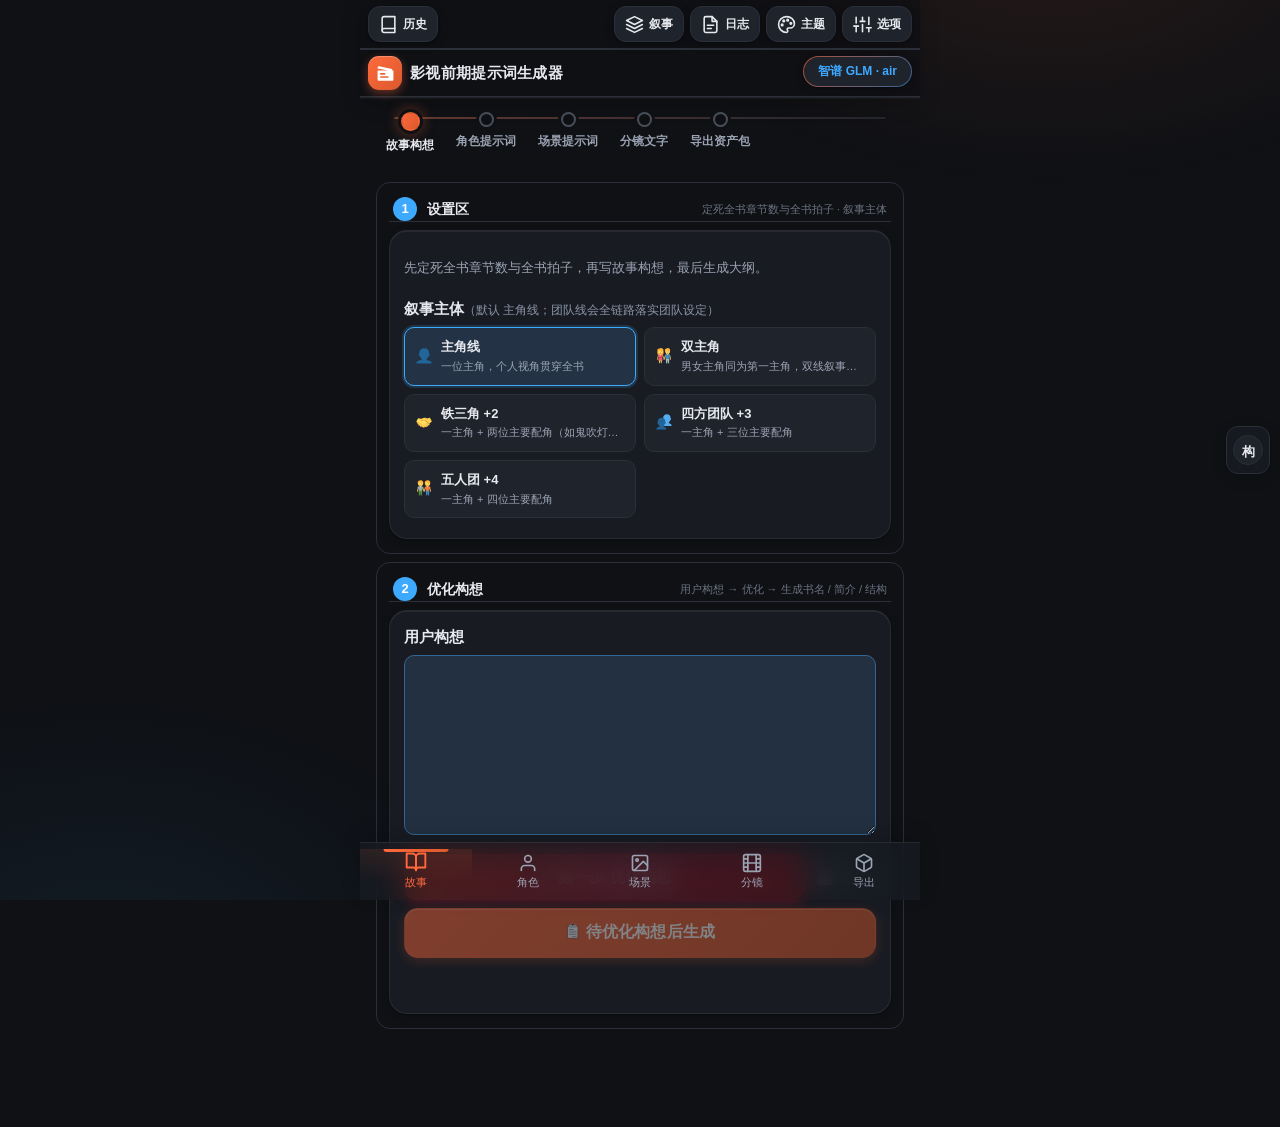
==== index.html @ b415e73c "Add files via upload" ====
<!DOCTYPE html>
<html lang="zh-CN">
<head>
<meta charset="UTF-8">
<meta name="viewport" content="width=device-width, initial-scale=1.0, maximum-scale=1.0, user-scalable=no">
<meta name="theme-color" content="#0f1115">
<meta name="theme-color" media="(prefers-color-scheme: light)" content="#f5f6f8">
<title>影视前期提示词生成器</title>
<meta name="app-version" content="1.0.283">
<link rel="icon" type="image/svg+xml" href="favicon.svg">
<link rel="stylesheet" href="assets/style.css?v=196">
<link rel="stylesheet" href="assets/vendor/nouislider/nouislider.min.css">
  <link rel="stylesheet" href="assets/vendor/tom-select/tom-select.css">
<link rel="stylesheet" href="assets/theme-light.css?v=4">
<link rel="stylesheet" href="assets/theme-mecha.css?v=8">
  <link rel="stylesheet" href="assets/theme-blackboard.css?v=4">
<link rel="stylesheet" href="assets/theme-cyber.css?v=7">
<link rel="stylesheet" href="assets/theme-guofeng.css?v=7">
<link rel="stylesheet" href="assets/theme-aurora.css?v=2">
<link rel="stylesheet" href="assets/theme-paper.css?v=4">
<link rel="stylesheet" href="assets/style-polish.css?v=2">
</head>
<body>
<div id="bg3d"></div>
<div id="app">
  <!-- 顶栏：两行布局（第一行功能入口 / 第二行品牌+模型信息） -->
  <header class="topbar">
    <div class="tb-row tb-row-1">
      <div class="tb-left">
        <button id="btnHist" class="icon-btn" title="历史作品"><svg width="19" height="19" viewBox="0 0 24 24" fill="none" stroke="currentColor" stroke-width="2" stroke-linecap="round" stroke-linejoin="round"><path d="M4 19.5A2.5 2.5 0 0 1 6.5 17H20"/><path d="M6.5 2H20v20H6.5A2.5 2.5 0 0 1 4 19.5v-15A2.5 2.5 0 0 1 6.5 2z"/></svg><span class="tb-lab">历史</span></button>
      </div>
      <div class="tb-right">
        <button id="btnNarrativeEngine" class="icon-btn" title="叙事引擎"><svg width="19" height="19" viewBox="0 0 24 24" fill="none" stroke="currentColor" stroke-width="2" stroke-linecap="round" stroke-linejoin="round"><path d="M12 2L2 7l10 5 10-5-10-5z"/><path d="M2 17l10 5 10-5"/><path d="M2 12l10 5 10-5"/></svg><span class="tb-lab">叙事</span></button>
        <button id="btnAiLog" class="icon-btn" title="AI 请求日志"><svg width="19" height="19" viewBox="0 0 24 24" fill="none" stroke="currentColor" stroke-width="2" stroke-linecap="round" stroke-linejoin="round"><path d="M14 2H6a2 2 0 0 0-2 2v16a2 2 0 0 0 2 2h12a2 2 0 0 0 2-2V8z"/><polyline points="14 2 14 8 20 8"/><line x1="8" y1="13" x2="16" y2="13"/><line x1="8" y1="17" x2="13" y2="17"/></svg><span class="tb-lab">日志</span></button>
        <button id="btnTheme" class="icon-btn" title="切换界面主题"><svg width="19" height="19" viewBox="0 0 24 24" fill="none" stroke="currentColor" stroke-width="2" stroke-linecap="round" stroke-linejoin="round"><circle cx="13.5" cy="6.5" r="1"/><circle cx="17.5" cy="10.5" r="1"/><circle cx="8.5" cy="7.5" r="1"/><circle cx="6.5" cy="12.5" r="1"/><path d="M12 2C6.5 2 2 6.5 2 12s4.5 10 10 10c.93 0 1.65-.75 1.65-1.69 0-.44-.18-.84-.44-1.13-.26-.29-.44-.66-.44-1.06A1.68 1.68 0 0 1 14.45 16.5h2.06A5.5 5.5 0 0 0 22 11c0-5-4.5-9-10-9z"/></svg><span class="tb-lab">主题</span></button>
        <button id="btnSettings" class="icon-btn" title="设置"><svg width="19" height="19" viewBox="0 0 24 24" fill="none" stroke="currentColor" stroke-width="2" stroke-linecap="round" stroke-linejoin="round"><line x1="4" y1="21" x2="4" y2="14"/><line x1="4" y1="10" x2="4" y2="3"/><line x1="12" y1="21" x2="12" y2="12"/><line x1="12" y1="8" x2="12" y2="3"/><line x1="20" y1="21" x2="20" y2="16"/><line x1="20" y1="12" x2="20" y2="3"/><line x1="1" y1="14" x2="7" y2="14"/><line x1="9" y1="8" x2="15" y2="8"/><line x1="17" y1="16" x2="23" y2="16"/></svg><span class="tb-lab">选项</span></button>
      </div>
    </div>
    <div class="tb-row tb-row-2">
      <div class="brand">
        <span class="logo"><svg width="19" height="19" viewBox="0 0 24 24" fill="currentColor"><path d="M20.2 6.2 3.9 2.9a1.5 1.5 0 0 0-1.7 1.1l-.3 1.6 16.5 3.2 1.8-.6a1.5 1.5 0 0 0 0-2zM2 8.2v11.3A1.5 1.5 0 0 0 3.5 21h17a1.5 1.5 0 0 0 1.5-1.5V8.2H2zm4 3.3h5a1 1 0 0 1 0 2H6a1 1 0 0 1 0-2zm0 4h9a1 1 0 0 1 0 2H6a1 1 0 0 1 0-2z"/></svg></span>
        <span class="title">影视前期提示词生成器</span>
      </div>
      <button id="cfgBadge" class="cfg-badge" title="当前模型：点击切换">AI · 未选</button>
    </div>
  </header>

  <!-- 历史作品弹层（点击 📚 展开；复用 spec-panel 样式保证跨主题一致） -->
  <div id="histPanel" class="spec-panel hidden">
    <div class="spec-head">
      <span>📚 历史作品</span>
      <span class="spec-actions">
        <button id="histNewLong" class="hist-new-btn" type="button">＋ 新建长篇</button>
        <button id="btnNewProject" class="hist-new-btn" type="button">＋ 新建小说</button>
      </span>
    </div>
    <!-- v10.17 第二行最左：导入项目（原「导入 .fyp」改名改色，移入此行） -->
    <div class="hist-import-row">
      <button id="btnImportFyp" class="hist-new-btn hist-import-btn" type="button">📥 导入项目</button>
      <input type="file" id="fypImportInput" accept=".fyp,application/json" style="display:none">
    </div>
    <div class="hist-list" id="histList"></div>
  </div>

  <!-- 主题弹层（点击 🎨 展开；复用 spec-panel 样式保证跨主题一致） -->
  <div id="themePanel" class="spec-panel hidden">
    <div class="spec-head">
      <span>🎨 界面主题</span>
      <span class="spec-note">实时切换，无需换页</span>
    </div>
    <div class="theme-btns" id="themeBtns">
      <button type="button" class="btn theme" data-theme="dark">🌙 默认深色</button>
      <button type="button" class="btn theme" data-theme="light">☀️ 白天</button>
      <button type="button" class="btn theme" data-theme="blackboard">🎮 3D 黑板</button>
      <button type="button" class="btn theme" data-theme="mecha">🦾 机甲科幻</button>
      <button type="button" class="btn theme" data-theme="cyber">🕹️ 赛博朋克</button>
      <button type="button" class="btn theme" data-theme="guofeng">🏮 古风国潮</button>
      <button type="button" class="btn theme" data-theme="aurora">🌌 暗夜极光</button>
      <button type="button" class="btn theme" data-theme="paper">📜 暖阳米纸</button>
    </div>
    <!-- v1.0.208 各任务温度已并入「分任务模型」面板（每行标题右侧温度框），设置弹窗仅保留全局温度 -->
    <p class="hint" style="margin:10px 2px 0">💡 每类 AI 任务各自的创作/严谨温度已随「🎯 分任务模型设置」逐行内嵌——在每个任务标题的最右侧温度框里（含词典达人 / 正文 / 规划师 / 标题 / 词库 / 梗概 / 摘要 / 内容建议 / 资产 / 配方），随分任务模型保存一并生效；此处设置弹窗仅保留全局温度。</p>
  </div>

  <!-- 写作风格配色弹层（点击 🎨 颜色展开；仿 themePanel 复用 spec-panel 样式） -->
  <div id="wsColorPanel" class="spec-panel hidden">
    <div class="spec-head">
      <span>🎨 写作风格配色</span>
      <span class="spec-note">① 标题 / ② 梗概 / ③ 章节 三组区块着色 · 实时切换</span>
    </div>
    <div id="wsColorBody"></div>
    <p class="hint">「默认」三组无色，仅文字区分。其余 11 套与「我的自定义」按 上·标题 / 中·梗概 / 下·章节 上色；每套右上方 ✕ 可删除、↩ 撤销上一步、↺ 恢复全部（仅内置配色）＋ 新建三色配色。</p>
  </div>

  <!-- 叙事引擎抽屉：汇总改良.md 全部中间件入口 -->
  <div id="narrativeEnginePanel" class="spec-panel hidden">
    <div class="spec-head">
      <span>🧠 叙事引擎</span>
      <span class="spec-note">AI 中间件状态总览</span>
    </div>
    <div id="nePanelBody" class="ne-panel-body"></div>
  </div>

  <!-- 步骤指示 -->
  <nav id="stepper" class="stepper"></nav>

  <!-- 机甲主题专用顶部胶囊导航 -->
  <nav id="mechaTopNav" class="mecha-top-nav">
    <button class="cap" data-step="1">故事构想</button>
    <button class="cap" data-step="2">角色提示词</button>
    <button class="cap" data-step="3">场景提示词</button>
    <button class="cap" data-step="4">分镜文字</button>
    <button class="cap" data-export>导出资产包</button>
  </nav>

  <!-- 主内容 -->
  <main id="view" class="view"></main>

  <!-- 底部导航 -->
  <nav class="tabbar">
    <button class="tab" data-step="1"><span><svg width="20" height="20" viewBox="0 0 24 24" fill="none" stroke="currentColor" stroke-width="2" stroke-linecap="round" stroke-linejoin="round"><path d="M2 3h6a4 4 0 0 1 4 4v14a3 3 0 0 0-3-3H2z"/><path d="M22 3h-6a4 4 0 0 0-4 4v14a3 3 0 0 1 3-3h7z"/></svg></span>故事</button>
    <button class="tab" data-step="2"><span><svg width="20" height="20" viewBox="0 0 24 24" fill="none" stroke="currentColor" stroke-width="2" stroke-linecap="round" stroke-linejoin="round"><path d="M20 21v-2a4 4 0 0 0-4-4H8a4 4 0 0 0-4 4v2"/><circle cx="12" cy="7" r="4"/></svg></span>角色</button>
    <button class="tab" data-step="3"><span><svg width="20" height="20" viewBox="0 0 24 24" fill="none" stroke="currentColor" stroke-width="2" stroke-linecap="round" stroke-linejoin="round"><rect x="3" y="3" width="18" height="18" rx="2"/><circle cx="8.5" cy="8.5" r="1.5"/><path d="m21 15-5-5L5 21"/></svg></span>场景</button>
    <button class="tab" data-step="4"><span><svg width="20" height="20" viewBox="0 0 24 24" fill="none" stroke="currentColor" stroke-width="2" stroke-linecap="round" stroke-linejoin="round"><rect x="2" y="2" width="20" height="20" rx="2.2"/><line x1="7" y1="2" x2="7" y2="22"/><line x1="17" y1="2" x2="17" y2="22"/><line x1="2" y1="12" x2="22" y2="12"/><line x1="2" y1="7" x2="7" y2="7"/><line x1="2" y1="17" x2="7" y2="17"/><line x1="17" y1="17" x2="22" y2="17"/><line x1="17" y1="7" x2="22" y2="7"/></svg></span>分镜</button>
    <button class="tab" data-step="5"><span><svg width="20" height="20" viewBox="0 0 24 24" fill="none" stroke="currentColor" stroke-width="2" stroke-linecap="round" stroke-linejoin="round"><path d="M21 8a2 2 0 0 0-1-1.73l-7-4a2 2 0 0 0-2 0l-7 4A2 2 0 0 0 3 8v8a2 2 0 0 0 1 1.73l7 4a2 2 0 0 0 2 0l7-4A2 2 0 0 0 21 16z"/><polyline points="3.3 7 12 12 20.7 7"/><line x1="12" y1="22" x2="12" y2="12"/></svg></span>导出</button>
  </nav>
</div>

<!-- 设置弹窗 -->
<div id="settingsModal" class="modal hidden">
  <div class="modal-mask" data-close></div>
  <div class="modal-panel">
    <div class="modal-head">
      <h3>AI 模型配置</h3>
      <button class="icon-btn" data-close>✕</button>
    </div>
    <div class="modal-body">
      <!-- 第一段：服务列表 -->
      <div class="set-block">
        <div class="set-block-head">
          <span>服务商 / 账号组</span>
          <button id="btnAddGroup" class="btn small ghost" type="button">＋ 新增组</button>
        </div>
        <div id="groupsList" class="groups-list"></div>
      </div>

      <!-- 第二段：组详情 -->
      <div id="groupDetail" class="set-block"></div>

      <!-- 第三段：当前生成使用（三级联动，来源唯一） -->
      <div class="set-block">
        <div class="set-block-head"><span>当前生成使用（仅向这一个 AI 发请求，绝不并发多个）</span></div>
        <label class="field">
          <span>服务组</span>
          <select id="c_selGroup"></select>
        </label>
        <label class="field">
          <span>账号（API Key）</span>
          <select id="c_selKey"></select>
        </label>
        <label class="field">
          <span>模型</span>
          <select id="c_selModel"></select>
        </label>
      </div>
      <p class="hint">API Key 仅存本机浏览器，不会上传任何第三方；生成时只使用上方所选的账号与模型，避免多个 AI 并发导致费用激增。</p>

      <!-- v227 使用不同AI：分任务模型入口（二级面板） -->
      <div class="set-block">
        <div class="set-block-head"><span>各任务使用不同模型</span></div>
        <p class="hint" style="margin:0 0 8px">默认全部跟随上方「当前生成使用」；可进入二级面板为正文/大纲/词典提取等任务单独指定模型（如轻维护任务用 flash 省钱）。仍是单出口串行请求，绝不并发烧钱。</p>
        <button id="btnTaskModels" class="btn ghost" type="button">🎯 分任务模型设置 · <span id="tmBadge">全部跟随全局</span> →</button>
      </div>

      <!-- v1.0.205 分任务温度（由主题面板并入设置弹窗；id 不变，echoTemps/saveTemps 零改动） -->
      <div class="set-block">
        <div class="set-block-head"><span>🌡️ 全局温度（未单独设置的任务用它）</span></div>
        <label class="field"><span>全局（未细分任务，建议 0.7）</span>
          <input id="cfgTemp" type="number" step="0.1" min="0" max="1" placeholder="0.7"></label>
        <p class="hint">各任务专属温度已并入「🎯 分任务模型设置」面板中每行标题右侧的温度框，随分任务模型一并保存（含词典达人 / 正文 / 规划师 / 标题 / 词库 / 梗概 / 摘要 / 内容建议 / 资产 / 配方等）。此处全局温度仅作用于未单独设置温度的任务。</p>
      </div>

      <div class="modal-actions">
        <button id="btnCfgTest" class="btn ghost">测试连接</button>
        <button id="btnCfgSave" class="btn primary">保存</button>
      </div>
      <p id="cfgStatus" class="status"></p>
    </div>
  </div>
</div>

<!-- v227 使用不同AI：分任务模型二级面板（行内容由 JS 渲染） -->
<div id="taskModelModal" class="modal hidden">
  <div class="modal-mask" data-tm-close></div>
  <div class="modal-panel">
    <div class="modal-head">
      <h3>🎯 分任务模型</h3>
      <button class="icon-btn" data-tm-close>✕</button>
    </div>
    <div class="modal-body" id="tmBody"></div>
    <div class="modal-actions">
      <button id="btnTmReset" class="btn ghost hidden" type="button">全部恢复跟随全局</button>
      <button id="btnTmSave" class="btn primary" type="button">保存</button>
    </div>
    <p id="tmStatus" class="status"></p>
  </div>
</div>

<!-- 叙事引擎通用弹窗：由各中间件面板复用 -->
<div id="neModal" class="modal hidden">
  <div class="modal-mask" data-ne-close></div>
  <div class="modal-panel">
    <div class="modal-head">
      <h3 id="neModalTitle">叙事引擎</h3>
      <button class="icon-btn" data-ne-close>✕</button>
    </div>
    <div class="modal-body" id="neModalBody"></div>
    <div class="modal-actions hidden" id="neModalActions"></div>
  </div>
</div>

<!-- 轻提示 -->
<div id="toast" class="toast hidden"></div>

<!-- 启动加载遮罩（首次 await 读取 IndexedDB，毫秒级后自动隐藏） -->
<div id="bootLoading" class="boot-loading hidden"><div class="boot-loading-inner">加载中…</div></div>

<!-- 沉浸式章节阅读浮层：点侧边空白 / ✕ / ESC 退出 -->
<div id="readerOverlay" class="reader hidden">
  <div class="reader-backdrop" data-reader-close></div>
  <div class="reader-panel">
    <div class="reader-head">
      <div class="reader-title" id="readerTitle"></div>
      <div class="reader-actions">
        <button class="icon-btn reader-toc-btn" id="readerTocBtn" title="章节目录">☰</button>
        <button class="icon-btn reader-close" data-reader-close title="退出阅读">✕</button>
      </div>
    </div>
    <div class="reader-progress" id="readerProgress"><div class="rp-track"></div><i id="readerProgressFill"></i><span class="rp-tip" id="readerPctTip">第 <b>0%</b> · 全文 <b>0</b> 段</span></div>
    <div class="reader-body" id="readerBody"></div>
    <!-- 底部中央「概」按钮：v1.0.115 点击显示规划师「主线简述」 -->
    <button class="reader-syn-btn" id="readerSynBtn" type="button" title="主线简述" aria-label="主线简述">概</button>
    <!-- 本章梗概浮层：正方形，宽度=阅读界面一半（fixed8） -->
    <div class="reader-syn-pop hidden" id="readerSynPop">
      <div class="reader-syn-card" id="readerSynCard"></div>
    </div>
    <!-- 章节目录抽屉：100+ 章快速跳转 -->
    <div class="reader-toc hidden" id="readerToc">
      <div class="toc-head">
        <span>目录（<b id="tocCount"></b> 章）</span>
        <button class="icon-btn" id="tocClose" title="收起">✕</button>
      </div>
      <div class="toc-list" id="tocList"></div>
    </div>
  </div>
</div>

<script src="assets/vendor/nouislider/nouislider.min.js"></script>
  <script src="assets/vendor/tom-select/tom-select.complete.min.js"></script>
<script src="assets/vendor/jszip.min.js"></script>
<script src="assets/idb.js?v=5"></script>
  <script src="assets/app.js?v=337"></script>
  </body>
</html>
---- assets/style.css ----
:root{
  --bg:#0f1115; --panel:#181b22; --panel2:#1f232c; --line:#2a2f3a;
  --txt:#e7e9ee; --sub:#9aa3b2; --muted:#6b7280;
  --accent:#ff6a3d; --accent2:#3da9ff; --ok:#37c98b; --warn:#f5b942; --on-accent:#fff;
  --radius:14px;
}
.hidden{display:none!important}
*{box-sizing:border-box;-webkit-tap-highlight-color:transparent}
/* v1.0.267 抑制移动端/WebView 中文强制放大字号，避免窄屏正文换行变密（微信内置浏览器核心成因） */
html{-webkit-text-size-adjust:100%;-ms-text-size-adjust:100%;text-size-adjust:100%}
html,body{margin:0;padding:0}
body{
  background:var(--bg);color:var(--txt);
  font-family:-apple-system,BlinkMacSystemFont,"PingFang SC","Microsoft YaHei",sans-serif;
  font-size:15px;line-height:1.6;
  padding-bottom:env(safe-area-inset-bottom);
}
#app{max-width:560px;margin:0 auto;min-height:100vh;display:flex;flex-direction:column}

/* 顶栏：两行布局（第一行功能入口 / 第二行品牌+模型信息） */
.topbar{display:flex;flex-direction:column;position:sticky;top:0;background:var(--bg);z-index:20;border-bottom:1px solid var(--line)}
.tb-row{display:flex;align-items:center;justify-content:space-between;gap:8px;min-width:0}
.tb-row-1{padding:10px 12px 6px}
.tb-row-2{padding:4px 16px 12px;border-top:1px solid var(--line)}
.tb-left,.tb-right{display:flex;gap:6px;align-items:center;min-width:0}
.tb-left{flex:0 0 auto}
.tb-right{flex:0 0 auto}
.brand{display:flex;align-items:center;gap:8px;min-width:0;flex:1 1 auto}
.brand .logo{font-size:20px;flex:0 0 auto}
.brand .title{font-weight:700;font-size:15px;white-space:nowrap;overflow:hidden;text-overflow:ellipsis;min-width:0}
.icon-btn{background:transparent;border:none;color:var(--sub);font-size:20px;padding:4px 8px;border-radius:10px}
.icon-btn:active{background:var(--panel2)}

/* 步骤指示 */
.stepper{display:flex;gap:6px;padding:10px 16px;overflow-x:auto;scrollbar-width:none}
.stepper::-webkit-scrollbar{display:none}
.chip{flex:0 0 auto;font-size:12px;padding:4px 10px;border-radius:20px;background:var(--panel2);color:var(--sub);border:1px solid var(--line)}
.chip.active{background:var(--accent);color:#fff;border-color:var(--accent)}
.chip.done{color:var(--ok);border-color:var(--ok)}

/* 内容区 */
.view{flex:1;padding:16px;padding-bottom:90px}
.card{background:var(--panel);border:1px solid var(--line);border-radius:var(--radius);padding:clamp(10px,3.5vw,14px);margin-bottom:14px}
.card h3{margin:0 0 8px;font-size:15px}
.muted{color:var(--muted);font-size:12px}
.sub{color:var(--sub);font-size:13px}

textarea,input,select{width:100%;background:var(--panel2);border:1px solid var(--line);color:var(--txt);border-radius:10px;padding:10px;font-size:14px;font-family:inherit;resize:vertical}
textarea{min-height:90px;line-height:1.6}
.idea-row{position:relative;margin-bottom:12px}
.idea-row textarea{min-height:180px;background:color-mix(in srgb, var(--accent2) 10%, var(--panel2));border-color:color-mix(in srgb, var(--accent2) 45%, var(--line));transition:border-color .15s, box-shadow .15s}
.idea-row textarea:focus{border-color:var(--accent2);box-shadow:0 0 0 3px color-mix(in srgb, var(--accent2) 18%, transparent)}
/* v1.0.186 叙事主体·团队选择器 */
.team-pick{display:grid;grid-template-columns:repeat(auto-fill,minmax(200px,1fr));gap:8px;margin-bottom:6px}
.team-pick .team-item{position:relative;display:flex;align-items:center;gap:9px;padding:9px 11px;border:1px solid var(--line);border-radius:10px;background:var(--panel2);cursor:pointer;transition:border-color .15s, background .15s;user-select:none}
.team-pick .team-item:hover{border-color:color-mix(in srgb, var(--accent2) 55%, var(--line))}
.team-pick .team-item.sel{border-color:var(--accent2);background:color-mix(in srgb, var(--accent2) 12%, var(--panel2));box-shadow:0 0 0 2px color-mix(in srgb, var(--accent2) 18%, transparent)}
.team-pick .team-ic{font-size:16px;flex:0 0 auto}
.team-pick .team-txt{display:flex;flex-direction:column;min-width:0}
.team-pick .team-txt b{font-size:13px;color:var(--tx, var(--text, inherit))}
.team-pick .team-txt i{font-style:normal;font-size:11px;color:var(--sub, var(--muted, #8b95a7));white-space:nowrap;overflow:hidden;text-overflow:ellipsis}
select{appearance:none;-webkit-appearance:none;background-image:url("data:image/svg+xml,%3Csvg xmlns='http://www.w3.org/2000/svg' width='12' height='12' viewBox='0 0 12 12'%3E%3Cpath fill='%239aa3b2' d='M6 8L1 3h10z'/%3E%3C/svg%3E");background-repeat:no-repeat;background-position:right 12px center;padding-right:34px}
textarea:focus,input:focus,select:focus{outline:none;border-color:var(--accent2)}
label.field{display:block;margin-bottom:12px}
label.field>span{display:block;font-size:12px;color:var(--sub);margin-bottom:6px}

.btn{display:inline-flex;align-items:center;justify-content:center;gap:6px;background:var(--panel2);color:var(--txt);border:1px solid var(--line);border-radius:10px;padding:10px 14px;font-size:14px;font-weight:600;cursor:pointer}
.btn:active{transform:scale(.98)}
.btn.primary{background:var(--accent);border-color:var(--accent);color:#fff}
.btn.blue{background:var(--accent2);border-color:var(--accent2);color:#fff}
.btn.ghost{background:transparent}
.btn.block{width:100%}
.btn:disabled{opacity:.5;cursor:not-allowed}
/* v10.35 ghost 生成按钮运行态：橙色实底，语义统一「正在生成」，覆盖原灰淡 */
.btn.ghost.is-busy{
  color:#fff;
  background:linear-gradient(135deg,#f59e0b 0%,#d97706 100%);
  border-color:transparent;
  opacity:1;
  box-shadow:0 2px 8px rgba(245,158,11,.3);
}
.btn.ghost.is-busy:hover{background:linear-gradient(135deg,#fbbf24 0%,#f59e0b 100%);opacity:1}
.btn.ghost.is-busy .spinner{border-color:rgba(255,255,255,.4);border-top-color:#fff}
/* v10.48 生成章节内容 · 跨主题统一（固定色，不随主题变量漂移；#app 抬特异度抗主题覆写）
   重生成=蓝渐变常态/金黄渐变生成中 · 阅读=金黄渐变 */
#app .btn.ghost[data-regen]{background:linear-gradient(135deg,#4db8ff 0%,#2a7fe3 100%);border:1px solid transparent;color:#fff;font-weight:600;box-shadow:0 1px 6px rgba(45,130,230,.35);filter:saturate(.5)}
#app .btn.ghost[data-regen]:hover:not(:disabled):not(.is-busy){background:linear-gradient(135deg,#69c6ff 0%,#3a93e8 100%);color:#fff;filter:saturate(.5)}
#app .btn.ghost[data-regen].is-busy{background:linear-gradient(135deg,#f59e0b 0%,#d97706 100%);border-color:transparent;color:#fff;font-weight:600;opacity:1;box-shadow:0 1px 6px rgba(245,158,11,.4);filter:saturate(.5)}
#app .btn.ghost[data-regen].is-busy .spinner{border-color:rgba(255,255,255,.45);border-top-color:#fff}
#app .btn.ghost[data-read]{background:linear-gradient(135deg,#f59e0b 0%,#d97706 100%);border:1px solid transparent;color:#fff;font-weight:600;box-shadow:0 1px 6px rgba(245,158,11,.4);filter:saturate(.5)}
#app .btn.ghost[data-read]:hover{background:linear-gradient(135deg,#fbbf24 0%,#f59e0b 100%);color:#fff;filter:saturate(.5)}
.btn-row{display:flex;gap:8px;flex-wrap:wrap;margin-top:8px}
/* v1.0.205 阶段5.5 ① 优化构想「第一步」强调按钮：未生成方案时红色渐变、拉长醒目 */
#app .btn.first{flex:1;padding:12px 16px;font-size:15px;line-height:1.3;font-weight:700;letter-spacing:.5px;background:linear-gradient(135deg,#E3371E 0%,#C8102E 52%,#A90612 100%);border:1px solid transparent;color:#fff;box-shadow:0 2px 12px rgba(200,16,46,.38)}
#app .btn.first:hover:not(:disabled):not(.is-busy){background:linear-gradient(135deg,#F45B3A 0%,#D81B31 52%,#C0121F 100%);color:#fff}
#app .btn.first.is-busy{background:linear-gradient(135deg,#f59e0b 0%,#d97706 100%);border-color:transparent;color:#fff;font-weight:700;opacity:1;box-shadow:0 1px 6px rgba(245,158,11,.4)}
#app .btn.first.is-busy .spinner{border-color:rgba(255,255,255,.45);border-top-color:#fff}
/* v1.0.206 ③词典达人按钮：未点击=金黄渐变；生成中(busy)=粉红渐变 */
#app .btn.dm-btn, #app .btn.dm-btn-on{background:linear-gradient(135deg,#FFD23F 0%,#F0A500 55%,#E89000 100%);border:1px solid transparent;color:#fff;font-weight:600;box-shadow:0 1px 8px rgba(240,165,0,.35)}
#app .btn.dm-btn:hover:not(:disabled):not(.is-busy), #app .btn.dm-btn-on:hover:not(:disabled):not(.is-busy){background:linear-gradient(135deg,#FFE066 0%,#F6B326 55%,#F09E14 100%);color:#fff}
#app .btn.dm-btn.is-busy, #app .btn.dm-btn-on.is-busy{background:linear-gradient(135deg,#FFB6C8 0%,#F96AA2 55%,#EF4F94 100%);border:1px solid transparent;color:#fff;font-weight:600;opacity:1;box-shadow:0 1px 8px rgba(239,100,170,.4)}
#app .btn.dm-btn.is-busy .spinner, #app .btn.dm-btn-on.is-busy .spinner{border-color:rgba(255,255,255,.45);border-top-color:#fff}
/* v1.0.206 词典达人关联表折叠块：人物关系表/地名关联表/专名关联表，默认折叠 */
#app .dm-fold{border-bottom:1px solid var(--line, rgba(120,120,120,.18))}
#app .dm-fold summary{cursor:pointer;list-style:none;padding:10px 2px;font-weight:600;color:var(--head, inherit);position:relative;padding-right:24px}
#app .dm-fold summary::-webkit-details-marker{display:none}
#app .dm-fold summary::after{content:'▸';position:absolute;right:2px;top:50%;transform:translateY(-52%);transition:transform .15s}
#app .dm-fold[open] summary::after{transform:translateY(-52%) rotate(90deg)}
#app .dm-rel-table{padding:2px 2px 12px}
#app .dm-tables{border-top:1px solid var(--line, rgba(120,120,120,.18))}
/* v1.0.28x 词典充实器卡片：整卡折叠 + 内部三档人物（主要/次要/路人）各自可折叠 */
#app .de-card .de-head{cursor:pointer;user-select:none}
#app .de-card .de-carrow{display:inline-block;width:16px;color:var(--muted);font-size:12px;margin-right:2px;transition:transform .15s}
#app .de-card .de-cat-body{padding:2px 2px 8px}
#app .de-card .de-cat .so-line{display:flex;align-items:flex-start;gap:8px;padding:3px 0}
#app .de-card .de-cat .so-line .so-lb{flex:0 0 auto;min-width:74px;padding:3px 10px;border-radius:8px;border:none;background:radial-gradient(130% 115% at 18% 12%, hsla(var(--h,220) 90% 80% / .6), transparent 55%),linear-gradient(135deg, hsl(var(--h,220) 74% 48%), hsl(var(--h,220) 68% 36%) 55%, hsl(var(--h,220) 82% 26%));color:#fff;font-weight:700;font-size:12px;line-height:1.3;white-space:nowrap;text-align:center;box-shadow:0 2px 5px rgba(0,0,0,.22), inset 0 1px 1px rgba(255,255,255,.28)}
#app .de-card .de-cat .so-line .so-txt{flex:1;min-width:0;word-break:break-word}
#app .de-card .de-cat .so-line.so-plain{color:var(--txt);line-height:1.6}

#app .btn.de-btn{padding-left:22px;padding-right:22px;background:linear-gradient(135deg,#60a5fa 0%,#3b82f6 55%,#2563eb 100%);border:1px solid transparent;color:#fff;font-weight:600;box-shadow:0 1px 8px rgba(59,130,246,.32)}
#app .btn.de-btn:hover:not(:disabled):not(.is-busy){background:linear-gradient(135deg,#93c5fd 0%,#60a5fa 55%,#3b82f6 100%);color:#fff}
#app .btn.de-btn.de-busy{background:linear-gradient(135deg,#a78bfa 0%,#8b5cf6 55%,#7c3aed 100%);opacity:1;box-shadow:0 1px 8px rgba(124,58,237,.45)}
#app .btn.de-btn-done{padding-left:22px;padding-right:22px;background:linear-gradient(135deg,#67e8f9 0%,#22d3ee 55%,#06b6d4 100%);border:1px solid transparent;color:#fff;font-weight:600;box-shadow:0 1px 8px rgba(6,182,212,.35)}
#app .btn.de-btn-done:hover:not(:disabled):not(.is-busy){background:linear-gradient(135deg,#a5f3fc 0%,#67e8f9 55%,#22d3ee 100%);color:#fff}
#app .btn.de-btn.de-busy .spinner, #app .btn.de-btn-done .spinner, #app .btn.de-btn .spinner{border-color:rgba(255,255,255,.45);border-top-color:#fff}
#app .de-card .de-chip{display:inline-block;flex:0 0 auto;padding:2px 10px;border-radius:20px;font-size:12px;font-weight:700;color:#fff;white-space:nowrap;background:radial-gradient(130% 115% at 18% 12%, hsla(var(--h,250) 90% 82% / .6), transparent 55%),linear-gradient(135deg, hsl(var(--h,250) 74% 50%), hsl(var(--h,250) 70% 40%) 55%, hsl(var(--h,250) 82% 30%));box-shadow:0 1px 3px rgba(0,0,0,.18)}
#app .de-card .dm-tables .dm-rel{display:flex;align-items:center;gap:8px;flex-wrap:wrap;padding:3px 0}
/* v1.0.282：词典充实三档人物两种布局——主要/次要：名字在上、描述下一行；路人：名字+描述同一行（超长省略） */
#app .de-card .dm-tables .dm-rel-col{flex-direction:column;align-items:flex-start;gap:2px;padding:4px 0}
#app .de-card .dm-tables .dm-rel-col .dm-rel-txt{width:100%;line-height:1.65;font-size:12px;word-break:break-word}
#app .de-card .dm-tables .dm-rel-row{flex-wrap:nowrap}
#app .de-card .dm-tables .dm-rel-row .dm-rel-txt{flex:1 1 auto;min-width:0;overflow:hidden;text-overflow:ellipsis;white-space:nowrap;font-size:12px}
#app .dm-head-single{white-space:nowrap;overflow:hidden;text-overflow:ellipsis}
#app .dm-head-single .muted{font-size:12px;font-weight:400;font-style:normal}
/* v1.0.210 词典达人新增「世界观规则」条目样式：类别加粗、规则正文换行 */
#app .dm-wr{display:flex;flex-direction:column;gap:2px;padding:6px 8px;border-radius:8px;background:var(--panel2, rgba(120,120,120,.08));margin-bottom:6px}
#app .dm-wr b{font-size:12px;color:var(--head, inherit)}
#app .dm-wr div{font-size:12.5px;line-height:1.6;color:var(--txt, inherit);white-space:pre-wrap;word-break:break-word}
/* v10.48 导出界面「阅读」：与章内阅读统一为 135° 金黄渐变（白字、无描边、右推保留） */
#lnExportReader{margin-left:auto;background:linear-gradient(135deg,#f59e0b 0%,#d97706 100%);border:1px solid transparent;color:#fff;font-weight:600;box-shadow:0 1px 6px rgba(245,158,11,.4)}
#lnExportReader:hover{background:linear-gradient(135deg,#fbbf24 0%,#f59e0b 100%);color:#fff;transform:translateY(-1px)}

.pill{display:inline-block;font-size:12px;padding:2px 9px;border-radius:20px;background:var(--panel2);border:1px solid var(--line);color:var(--sub);margin:2px 4px 2px 0}
.tag-ok{color:var(--ok);border-color:var(--ok)}
.tag-warn{color:var(--warn);border-color:var(--warn)}
.tag-env{color:var(--ok);border-color:var(--ok);background:color-mix(in srgb, var(--ok) 12%, transparent)}

/* 复制按钮 */
.copy{font-size:12px;padding:5px 10px;border-radius:8px;background:var(--panel2);border:1px solid var(--line);color:var(--accent2);cursor:pointer}
.copy:active{transform:scale(.97)}

/* 角色/场景/分镜子卡 */
.subcard{background:var(--panel2);border:1px solid var(--line);border-radius:10px;padding:10px;margin-top:8px}
.subcard .lbl{font-size:12px;color:var(--accent);font-weight:700;margin-bottom:4px;display:flex;justify-content:space-between;align-items:center}
.prompt-text{font-size:13px;color:var(--txt);white-space:pre-wrap;word-break:break-word}
.kv{display:flex;gap:8px;font-size:13px;padding:3px 0;border-bottom:1px dashed var(--line)}
.kv:last-child{border-bottom:none}
.kv .k{color:var(--sub);flex:0 0 84px}
.kv .v{color:var(--txt);flex:1}
/* P1-3 角色/场景/分镜卡内编辑控件 */
.char-edit{width:100%;min-width:0;padding:4px 8px;font-size:13px;border:1px solid var(--line);border-radius:8px;background:var(--panel);color:var(--text);font-family:inherit}
.kv .char-edit{flex:1}
.char-edit:focus,.shot-edit:focus,.scene-edit-name:focus,.scene-edit-role:focus,.scene-edit-desc:focus,.scene-edit-prompt:focus,.cover-edit:focus{border-color:var(--accent2);outline:none}
.shot-edit{width:100%;min-width:0;padding:4px 8px;font-size:13px;border:1px solid var(--line);border-radius:8px;background:var(--panel);color:var(--text);font-family:inherit}
.prompt-text .shot-edit{margin-top:2px}
.scene-edit-name,.scene-edit-role,.scene-edit-desc,.scene-edit-prompt,.cover-edit{padding:4px 8px;font-size:13px;border:1px solid var(--line);border-radius:8px;background:var(--panel);color:var(--text);font-family:inherit}
.scene-edit-desc,.scene-edit-prompt,.cover-edit{width:100%}
/* 对比结果弹窗（复用 .qc-pair/.qc-side/.qc-pre） */
.qc-pair{display:grid;grid-template-columns:1fr 1fr;gap:8px}
@media(max-width:560px){ .qc-pair{grid-template-columns:1fr} }
.qc-side{border:1px solid var(--line);border-radius:8px;overflow:hidden}
.qc-side-t{font-size:11px;font-weight:700;color:var(--sub);padding:5px 8px;background:color-mix(in srgb,var(--panel2) 70%, transparent);border-bottom:1px solid var(--line)}
.qc-pre{font-size:12px;line-height:1.6;padding:8px;max-height:180px;overflow-y:auto;white-space:pre-wrap;word-break:break-word;color:var(--text)}
.qc-pre.qc-fixed{color:var(--ok)}
/* P2-1 AI 请求日志弹窗 */
.ailog-row{border:1px solid var(--line);border-radius:10px;margin-bottom:8px;overflow:hidden;background:var(--panel2)}
.ailog-head{display:flex;align-items:center;gap:8px;padding:8px 10px;flex-wrap:wrap}
.ailog-time{font-size:11px;color:var(--muted);font-variant-numeric:tabular-nums;flex:0 0 auto}
.ailog-task{font-size:12.5px;font-weight:600;flex:1;min-width:120px;overflow:hidden;text-overflow:ellipsis;white-space:nowrap}
.ailog-meta{font-size:11.5px;color:var(--sub);flex:0 0 auto}
.ailog-meta .ok{color:var(--ok)}
.ailog-meta .err{color:var(--warn)}
.ailog-body{padding:8px 10px;border-top:1px dashed var(--line);background:var(--panel)}
.ailog-sec{font-size:12px;margin-bottom:6px}
.ailog-sec b{color:var(--sub);font-size:11px}
.ailog-sec .err{color:var(--warn)}
.ailog-pre{font-size:11.5px;line-height:1.6;color:var(--text);background:var(--panel2);border:1px solid var(--line);border-radius:6px;padding:6px 8px;margin-top:2px;white-space:pre-wrap;word-break:break-word;max-height:120px;overflow-y:auto}
/* P3-1 曾用名操作按钮 */
.hist-ops{display:flex;gap:4px;flex:0 0 auto}
.hist-op{width:24px;height:24px;border-radius:6px;border:1px solid var(--line);background:var(--panel2);color:var(--muted);font-size:12px;cursor:pointer;line-height:1}
.hist-op:hover{color:var(--accent2);border-color:var(--accent2)}

/* 分镜卡 */
.shot{background:var(--panel);border:1px solid var(--line);border-radius:12px;padding:12px;margin-bottom:10px}
.shot .no{font-weight:800;color:var(--accent)}
.shot .meta{display:flex;gap:6px;flex-wrap:wrap;margin:6px 0}
.shot .meta .pill{background:var(--panel2)}

/* 分镜按章节分组 */
.board-ch{margin-bottom:14px}
.board-ch-head{
  display:flex; justify-content:space-between; align-items:center; gap:8px;
  background:color-mix(in srgb, var(--accent) 14%, var(--panel));
  border:1px solid var(--line); border-radius:12px; padding:9px 12px; margin-bottom:10px;
}
.board-ch-title{font-size:14px; font-weight:800}
.board-ch-stat{font-size:12px; color:var(--sub); white-space:nowrap}
.board-concept{
  background:var(--panel2); border:1px dashed var(--line); border-radius:10px;
  padding:9px 12px; margin-bottom:10px; font-size:13px; color:var(--txt); line-height:1.7;
}
.board-concept b{color:var(--accent); font-weight:700}
.shot .dur{display:inline-flex; align-items:center; gap:3px; font-size:12px; color:var(--sub)}
.dur-input{
  width:64px; min-height:auto; padding:3px 6px; font-size:13px; text-align:center;
  background:var(--panel2); border:1px solid var(--line); color:var(--txt); border-radius:8px;
}
.dur-input:focus{border-color:var(--accent2); outline:none}
.board-total{display:flex; align-items:baseline; gap:8px; flex-wrap:wrap}
.board-total b{color:var(--accent); font-size:15px; font-variant-numeric:tabular-nums}

/* 状态/提示 */
.status{font-size:13px;margin-top:10px;min-height:18px}
.status.err{color:var(--warn)}
.status.ok{color:var(--ok)}
.hint{font-size:12px;color:var(--muted);line-height:1.5;margin:6px 0}

/* 底部导航 */
.tabbar{position:fixed;bottom:0;left:0;right:0;max-width:560px;margin:0 auto;display:flex;background:var(--panel);border-top:1px solid var(--line);padding:6px 0 calc(6px + env(safe-area-inset-bottom));z-index:20}
.tab{flex:1;background:transparent;border:none;color:var(--sub);font-size:11px;display:flex;flex-direction:column;align-items:center;gap:2px;padding:4px 0}
.tab span{font-size:18px}
.tab.active{color:var(--accent)}
.tab.active span{transform:scale(1.1)}

/* 弹窗：自适应高度，保证头部（含 ✕）始终可见，内容在 body 内滚动 */
.modal{position:fixed;inset:0;z-index:50;display:flex;align-items:center;justify-content:center;padding:16px}
.modal.hidden{display:none}
.modal-mask{position:absolute;inset:0;background:rgba(0,0,0,.6)}
.modal-panel{
  position:relative; width:100%; max-width:560px;
  max-height:min(92dvh, 92vh); display:flex; flex-direction:column;
  background:var(--panel); border-radius:18px; border:1px solid var(--line);
  padding:18px; overflow:hidden; animation:slideUp .2s ease;
}
@keyframes slideUp{from{transform:translateY(18px);opacity:.6}to{transform:none;opacity:1}}
.modal-head{display:flex;justify-content:space-between;align-items:center;margin-bottom:12px;flex:0 0 auto}
.modal-head h3{margin:0;font-size:17px}
.modal-body{flex:1;min-height:0;overflow-y:auto;overscroll-behavior:contain;-webkit-overflow-scrolling:touch}
.modal-actions{display:flex;gap:10px;margin-top:6px}
.modal-actions .btn{flex:1}
/* 矮屏手机（≤480px 高或 ≤640px 宽）：贴底抽屉式，确保不超出可视区 */
@media (max-height:560px), (max-width:420px){
  .modal{align-items:flex-end;padding:0}
  .modal-panel{max-height:min(96dvh, 96vh);border-radius:18px 18px 0 0;padding:16px}
}
@media (min-width:900px){
  .modal{align-items:center}
}

/* v1.0.267 窄屏兜底：收紧容器与卡片水平内边距、缩窄悬浮条，释放横向空间（≤380px 逻辑宽度） */
@media (max-width:380px){
  .view{padding-left:10px;padding-right:10px}
  .flow-sec{padding-left:8px;padding-right:8px}
  .flow-sec > .flow-sec-head .fs-name{font-size:13.5px}
  .flow-sec > .flow-sec-head .fs-note{display:none}
  .flow-sidenav{right:4px;padding:6px 4px;opacity:.92}
  .flow-sidenav .fsd-btn{width:24px;height:24px;line-height:24px;font-size:11.5px}
  .card{padding:clamp(8px,3vw,12px)}
  .pol-cand-body{max-height:min(46vh,260px)}
}

/* 主题切换（在设置弹窗里） */
.theme-box{border-top:1px dashed var(--line);margin-top:14px;padding-top:12px}
.theme-box h4{margin:0 0 10px;font-size:13px;color:var(--sub);font-weight:600}
.theme-btns{display:flex;gap:8px;flex-wrap:wrap}
.theme-btns .btn.theme{flex:1 1 auto;min-width:90px;font-size:13px;padding:10px 8px;background:var(--panel2);border-color:var(--line);text-decoration:none}
.theme-btns .btn.theme.active{background:var(--accent);border-color:var(--accent);color:#fff}

/* toast */
.toast{position:fixed;left:50%;bottom:90px;transform:translateX(-50%);background:#000;color:#fff;padding:10px 16px;border-radius:10px;font-size:13px;z-index:99;max-width:80%;text-align:center;box-shadow:0 6px 20px rgba(0,0,0,.4)}
.toast.hidden{display:none}

/* 加载 */
.spinner{display:inline-block;width:14px;height:14px;border:2px solid rgba(255,255,255,.3);border-top-color:#fff;border-radius:50%;animation:spin .7s linear infinite;vertical-align:-2px;margin-right:6px}
@keyframes spin{to{transform:rotate(360deg)}}
.center-empty{text-align:center;color:var(--muted);padding:40px 10px}
.code{font-family:ui-monospace,SFMono-Regular,Menlo,monospace;font-size:12px;color:var(--accent2)}

/* 字数统计角标（跨主题通用；古风浅底在 theme-guofeng.css 里覆盖变量） */
.wc{
  --wc-bg: rgba(255,255,255,.14);
  --wc-fg: inherit;
  --wc-border: rgba(255,255,255,.28);
  display:inline-flex; align-items:baseline; gap:3px;
  padding:1px 9px; border-radius:999px;
  font-size:12px; line-height:1.5; font-variant-numeric:tabular-nums;
  background:var(--wc-bg); color:var(--wc-fg);
  border:1px solid var(--wc-border); white-space:nowrap;
  vertical-align:middle; user-select:none; flex:0 0 auto;
}
.wc b{ font-weight:700; }
.wc i{ font-style:normal; opacity:.75; font-size:11px; }

/* 小说内容总字数栏目（内嵌于「故事」页一键生成按钮下方，流式展示） */
.wc-total{display:flex; justify-content:center; margin:2px 0 12px; pointer-events:none}
.wc-total.hidden{display:none}
.wc-total .inner{background:var(--accent); color:#fff; font-size:12px; padding:8px 18px; border-radius:999px; box-shadow:0 6px 18px rgba(0,0,0,.4); display:inline-flex; gap:6px; align-items:baseline}
.wc-total b{font-size:12px; font-variant-numeric:tabular-nums; font-weight:700}
.wc-total .brk{opacity:.85; font-size:11px}

/* 长篇模式：章节跳转 */
.long-jump{display:flex;align-items:center;gap:8px;font-size:13px;color:var(--sub)}
.long-jump select{flex:1;min-width:0}

/* v1.0.120 批量生成多章：步进 + 预设 + 蓝色按钮（沿用主题「多章生成」样式） */
/* v1.0.121 批量生成多章：按钮独占一行，步进器移到其下成独立子行；数字改强调色胶囊 + 「章」单位，与页码（浅灰小方块）差异化 */
.multi-gen{display:flex;flex-direction:row;align-items:center;gap:8px;margin-top:4px}
.multi-gen-main{display:flex;align-items:center;gap:6px}
.gen-stepper{display:flex;align-items:center;gap:6px;padding:4px 8px;border:1px solid var(--line);border-radius:12px;background:var(--panel2);margin-left:auto}
.gen-step{width:30px;height:34px;border-radius:8px;border:1px solid var(--line);background:var(--panel);color:var(--txt);font-size:16px;line-height:1;cursor:pointer;flex:0 0 auto;user-select:none}
.gen-step:hover:not(:disabled){border-color:var(--accent2);color:var(--accent2)}
.gen-step:disabled{opacity:.45;cursor:not-allowed}
.gen-count-out{min-width:44px;text-align:center;font-size:20px;font-weight:800;color:#fff;background:var(--accent2);border-radius:10px;padding:1px 8px;font-variant-numeric:tabular-nums;margin:0;line-height:1.4}
.gen-unit{font-size:11px;color:var(--muted);font-weight:700;margin-left:-2px}
.btn.blue:disabled{opacity:.5;cursor:not-allowed;box-shadow:none;transform:none}
/* v1.0.123 区间生成行：与「批量生成多章」同风格（蓝色按钮 + 圆角输入框，所有主题自动跟随） */
.range-gen{display:flex;align-items:center;gap:6px;flex-wrap:wrap;margin-top:6px;padding:4px 0}
.rg-label{display:inline-flex;align-items:center;gap:2px;font-size:12px;color:var(--sub)}
.rg-input{width:50px;height:30px;border:1px solid var(--line);border-radius:10px;background:var(--panel2);color:var(--txt);font-size:14px;font-weight:700;text-align:center;padding:0 4px;box-sizing:border-box;font-variant-numeric:tabular-nums}
.rg-input:focus{border-color:var(--accent2);outline:none}

/* 封面提示词卡（双模式切换） */
.cover-modes{display:flex;gap:8px;margin:8px 0}
.cover-modes button{flex:1;padding:8px;border-radius:10px;border:1px solid var(--line);background:var(--panel2);color:var(--sub);font-size:13px;cursor:pointer}
.cover-modes button.cm-on{background:var(--accent);border-color:var(--accent);color:#fff;font-weight:700}
.cover-modes button.cm-off{background:var(--panel2)}
.cover-modes button:active{transform:scale(.98)}

/* 写作范式选择器（长篇） */
.recipe-grid{display:grid;grid-template-columns:1fr 1fr;gap:8px}
.recipe{display:flex;flex-direction:column;align-items:flex-start;gap:4px;text-align:left;padding:10px;border-radius:10px;border:1px solid var(--line);background:var(--panel);cursor:pointer}
.recipe.active{border-color:var(--accent);background:color-mix(in srgb, var(--accent) 16%, var(--panel))}
.recipe b{font-size:14px;color:var(--txt)}
.recipe .r-tag{font-size:10px;padding:1px 8px;border-radius:20px;background:var(--panel2);color:var(--sub)}
.recipe.active .r-tag{background:var(--accent);color:#fff}
.recipe .r-desc{font-size:11px;color:var(--muted);line-height:1.4}

/* 三维写作范式（结构/节奏/质量 + 体量） */
.poly-dim{margin-bottom:16px}
.poly-head{display:flex;align-items:center;gap:8px;margin-bottom:8px;flex-wrap:wrap}
/* v10.18 生成大纲前「结构骨架 / 可复用词典」可折叠维度 */
.recipe-fold{border:1px solid var(--line);border-radius:10px;padding:10px;background:var(--panel2)}
.recipe-fold .poly-head{margin-bottom:0}
.recipe-fold-t{cursor:pointer;user-select:none}
.recipe-fold-t:hover b{color:var(--accent)}
.rec-fold-ico{font-size:12px;color:var(--muted);margin-left:auto;transition:transform .15s}
.recipe-fold-t:hover .rec-fold-ico{color:var(--accent)}
.recipe-fold-b{margin-top:10px}
.poly-ic{font-size:16px}
.poly-head b{font-size:14px;color:var(--txt)}
.poly-rule{font-size:11px;color:var(--muted)}
.poly-grid{display:grid;grid-template-columns:repeat(auto-fill,minmax(230px,1fr));gap:10px}
.poly-grid .recipe{position:relative;min-height:66px;align-items:flex-start}
.poly-grid .recipe .r-top{display:flex;align-items:center;justify-content:space-between;gap:8px;width:100%}
.poly-grid .recipe .r-top b{font-size:13.5px}
.poly-grid .r-tag{font-size:10px;padding:1px 8px;border-radius:20px;background:var(--panel2);color:var(--sub);white-space:nowrap}
.poly-grid .r-tag.on{background:var(--accent);color:#fff}
.poly-grid .r-src{font-size:10px;color:var(--muted);margin-bottom:2px}
/* 介绍默认折叠，选中后展开 */
.poly-grid .r-points{display:none;flex-direction:column;gap:6px;width:100%;margin-top:4px}
.poly-grid .recipe.active .r-points{display:flex}
.poly-grid .pt{display:flex;gap:8px;font-size:11px;line-height:1.5;align-items:flex-start}
.poly-grid .pt b{flex:0 0 40px;color:var(--accent);font-weight:700;font-size:11px;padding-top:1px}
.poly-grid .pt span{color:var(--sub);flex:1;word-break:break-word}
.r-check{position:absolute;top:10px;right:10px;width:18px;height:18px;border-radius:50%;border:1.5px solid var(--line);display:flex;align-items:center;justify-content:center;font-size:11px;color:#fff;background:transparent}
.poly-grid .recipe.active .r-check{border-color:var(--accent);background:var(--accent)}
/* 胶囊开关（.autoqc-toggle：复用为「全部章节安排」等开关） */
.autoqc-toggle{display:inline-flex;align-items:center;gap:10px;padding:10px 16px;border:1.5px solid var(--line);border-radius:999px;background:var(--panel2);cursor:pointer;transition:all .18s}
.autoqc-toggle:hover{border-color:var(--accent)}
.autoqc-toggle.active{border-color:var(--accent);background:color-mix(in srgb, var(--accent) 14%, var(--panel2))}
.autoqc-toggle .aqc-track{width:40px;height:22px;border-radius:999px;background:var(--line);position:relative;transition:background .18s;flex:0 0 auto}
.autoqc-toggle.active .aqc-track{background:var(--accent)}
.autoqc-toggle .aqc-knob{position:absolute;top:2px;left:2px;width:18px;height:18px;border-radius:50%;background:#fff;transition:left .18s;box-shadow:0 1px 3px rgba(0,0,0,.35)}
.autoqc-toggle.active .aqc-knob{left:20px}
.autoqc-toggle .aqc-label{font-size:13px;font-weight:600}
/* 体量设定 */
.poly-size{margin-top:6px;padding-top:14px;border-top:1px dashed var(--line)}
/* 全书总字数门控面板 */
.tw-panel{margin-bottom:4px;padding:12px;border:1px solid var(--accent);border-radius:10px;background:color-mix(in srgb,var(--accent) 7%, var(--panel2))}
.tw-row{display:flex;align-items:center;gap:8px;flex-wrap:wrap;margin-top:8px}
input.tw-in{flex:0 1 150px;width:150px;padding:10px 12px;font-size:16px;font-weight:700;text-align:center}
.tw-unit{font-size:14px;color:var(--sub);font-weight:600}
.ct-n-panel{margin-bottom:8px}
input.tw-in[data-first]{border-color:var(--accent);box-shadow:0 0 0 1px color-mix(in srgb,var(--accent) 40%, transparent)}
input.tw-in[data-first]::placeholder{color:color-mix(in srgb,var(--accent) 70%, var(--muted));font-weight:600}
.size-grid{display:flex;flex-direction:column;gap:12px;margin-top:8px}
.size-block{display:flex;flex-direction:column;gap:6px;padding:12px;border:1px solid var(--line);border-radius:10px;background:var(--panel2);transition:border-color .15s, box-shadow .15s}
.size-block.on{border-color:var(--accent);box-shadow:0 0 0 1px color-mix(in srgb,var(--accent) 40%, transparent)}
/* 未勾选侧整块灰化 */
.size-block:not(.on){opacity:.55;border-color:var(--line)}
.size-block:not(.on) .drs{opacity:.5;filter:grayscale(1)}
/* 顶部 ☑ 勾选按钮（radio 二选一） */
.size-pick{display:flex;align-items:center;gap:8px;width:100%;background:transparent;border:none;padding:0;margin:0;font-family:inherit;text-align:left;cursor:pointer}
.size-radio{flex:0 0 auto;display:inline-flex;align-items:center;justify-content:center;width:22px;height:22px;border:2px solid var(--muted);border-radius:50%;font-size:14px;font-weight:800;color:#fff;background:transparent;transition:background .15s,border-color .15s}
.size-block.on .size-radio{background:var(--accent);border-color:var(--accent)}
.size-lbl{font-size:13px;color:var(--sub);font-weight:600}
.size-block.on .size-lbl{color:var(--accent)}
.size-val{font-size:18px;font-weight:700;color:var(--txt);font-variant-numeric:tabular-nums}
.size-block:not(.on) .size-val{color:var(--muted)}
.size-sliders{display:grid;grid-template-columns:1fr 1fr;gap:14px;align-items:center}
/* 同轨双滑块（借鉴成熟 vanilla 双滑块样式） */
/* 同轨双滑块：采用 noUiSlider，重设轨道/填充/拖头使其贴合项目主题
   参考 noUiSlider 的 .noUi-* 结构（target/base/connects/connect/handle） */
.drs{position:relative;height:30px;margin:4px 0 2px;touch-action:none;user-select:none}
.drs .noUi-target{height:6px;top:50%;transform:translateY(-50%);background:var(--panel);border:1px solid var(--line);border-radius:999px;box-shadow:none}
.drs .noUi-connects{border-radius:999px}
.drs .noUi-connect{background:var(--accent);border-radius:999px;opacity:.85}
.drs .noUi-handle{width:22px;height:22px;right:-11px;top:-8px;background:#fff;border:3px solid var(--accent);border-radius:50%;box-shadow:0 2px 6px rgba(0,0,0,.35);cursor:grab}
.drs .noUi-handle:active{cursor:grabbing}
.drs .noUi-handle:focus{outline:none}
.drs .noUi-handle:focus-visible{outline:2px solid var(--accent2);outline-offset:2px}
.drs .noUi-handle:before,.drs .noUi-handle:after{display:none}
.drs .noUi-touch-area{cursor:grab}
.drs .noUi-touch-area:active{cursor:grabbing}
/* 未勾选侧：仅灰色占位轨道（无滑块，等待勾选） */
.drs.ds-off{height:30px;display:flex;align-items:center}
.drs.ds-off::after{content:"";position:absolute;left:2px;right:2px;top:50%;height:6px;transform:translateY(-50%);background:var(--panel);border:1px solid var(--line);border-radius:999px}
.size-scale{font-size:10px;color:var(--muted);text-align:center}
.size-hint{font-size:11.5px;color:var(--accent);margin:8px 0 0}
@media(max-width:560px){ .poly-grid{grid-template-columns:1fr} .size-block{padding:10px} .poly-grid .recipe{min-height:0} }

/* 长篇模式：导出页多选章节列表 */
.exp-ch-list{display:flex;flex-direction:column;gap:8px;max-height:min(52vh,480px);overflow-y:auto;padding-right:6px}
/* P5 长篇导出章节 分组折叠（借鉴 shutters-accordion 的 grid 折叠动画）*/
.exp-group{display:grid;grid-template-rows:1fr;transition:grid-template-rows .22s ease}
.exp-group:not(.open){grid-template-rows:0fr}
.exp-group-body{overflow:hidden;min-height:0;display:flex;flex-direction:column;gap:8px}
.exp-group-t{display:flex;align-items:center;gap:8px;padding:8px 11px;background:var(--panel2);border:1px solid var(--line);border-radius:10px;cursor:pointer;font-size:13px;font-weight:700;color:var(--txt);user-select:none}
.exp-group-t:hover{background:var(--panel)}
.exp-group-ttl{flex:0 0 auto}
.exp-group-sum{flex:1;text-align:right}
.exp-ch{display:flex;align-items:center;gap:10px;padding:10px 12px;background:var(--panel2);border:1px solid var(--line);border-radius:10px;cursor:pointer}
.exp-ch input[type=checkbox]{width:18px;height:18px;accent-color:var(--accent);flex:0 0 auto}
.exp-ch.disabled{opacity:.45;cursor:not-allowed}
.exp-ch-no{font-size:12px;color:var(--sub);flex:0 0 auto;font-weight:700}
.exp-ch-title{flex:1;min-width:0;font-size:14px;overflow:hidden;text-overflow:ellipsis;white-space:nowrap}
.exp-ch .wc{margin:0;font-size:12px}
.exp-ch .wc b{font-weight:700}

/* 顶栏功能按钮（流式，非固定悬浮）：历史 / 主题 / 选项 */
.topbar .icon-btn{
  display:inline-flex; align-items:center; gap:4px;
  background:var(--panel2); border:1px solid var(--line); color:var(--txt);
  font-size:18px; padding:6px 10px; border-radius:12px;
  box-shadow:0 2px 8px rgba(0,0,0,.35);
}
.topbar .icon-btn:active{background:var(--panel)}
.topbar .tb-lab{font-size:12px; font-weight:600; line-height:1}

/* 创作规范/历史/主题弹层 */
.spec-panel{
  position:fixed; top:54px; z-index:61;
  width:min(340px, calc(100vw - 20px));
  background:var(--panel); color:var(--txt);
  border:1px solid var(--line); border-radius:14px;
  box-shadow:0 10px 30px rgba(0,0,0,.45);
  padding:10px; overflow:hidden;}
#themePanel{ right:10px; max-height:calc(100vh - 70px); overflow-y:auto; }   /* v10.16 温度移入后允许滚动 */
#histPanel{ left:10px; }
.spec-panel.hidden{display:none}
.spec-head{display:flex; align-items:baseline; justify-content:space-between; gap:8px; padding:2px 4px 8px; border-bottom:1px solid var(--line); margin-bottom:6px}
/* v10.16 主题面板内温度区块 */
.tp-sep{border:none;border-top:1px dashed var(--line);margin:10px 0 8px}
.tp-save-row{margin-top:8px;display:flex;justify-content:flex-end}
.spec-head .spec-note{font-size:11px; color:var(--sub)}
.spec-head .spec-actions{display:flex; gap:6px; flex-wrap:wrap}
.spec-row{
  display:block; width:100%; text-align:left; cursor:pointer;
  background:transparent; border:1px solid transparent; border-radius:10px;
  padding:9px 10px; margin-bottom:4px; color:var(--txt);
}
.spec-row:hover{background:var(--panel2)}
.spec-row .sr-title{font-size:14px; font-weight:700; display:flex; align-items:center; gap:6px}
.spec-row .sr-title .sr-check{margin-left:auto; color:var(--accent)}
.spec-row .sr-desc{font-size:12px; color:var(--sub); margin-top:3px; line-height:1.45}
.spec-row.active{border-color:var(--accent); background:color-mix(in srgb, var(--accent) 14%, var(--panel))}

/* 故事页创作规范选择器（替代原顶栏规范弹层，仅作用于写小说） */
.spec-pick{margin-top:12px;padding-top:12px;border-top:1px dashed var(--line)}
.spec-pick-head{display:flex;align-items:center;justify-content:space-between;gap:8px;font-size:13px;font-weight:700;color:var(--sub);margin-bottom:8px}
.spec-pick-opts{display:flex;flex-wrap:wrap;gap:8px}
.spec-opt{flex:1 1 auto;min-width:0;font-size:13px;padding:8px 12px;border-radius:20px;background:var(--panel2);border:1px solid var(--line);color:var(--sub);cursor:pointer;text-align:left}
.spec-opt:active{transform:scale(.98)}
.spec-opt.active{background:var(--accent);border-color:var(--accent);color:#fff}

/* 历史作品弹层条目（复用 spec-panel 外壳，条目独立配色） */
.hist-list{max-height:min(46vh, 300px); overflow-y:auto}
.hist-item{border:1px solid transparent; border-radius:10px; margin-bottom:4px; overflow:hidden; transition:background .15s}
.hist-item:hover{background:color-mix(in srgb, var(--panel2) 50%, transparent)}
.hist-item.active{border-color:var(--accent); background:color-mix(in srgb, var(--accent) 12%, var(--panel))}
.hist-head{display:flex; align-items:center; gap:2px; cursor:pointer}
.hist-fold{flex:0 0 auto; color:var(--muted); font-size:12px; width:16px; text-align:center}
.hist-main{flex:1; min-width:0; text-align:left; background:transparent; border:none; padding:6px 6px; color:var(--txt); cursor:pointer; font:inherit}
.hist-title{font-size:14px; font-weight:700; display:flex; align-items:center; gap:6px; line-height:1.4}
.hist-title .hist-cur{flex:0 0 auto; font-style:normal; font-size:11px; font-weight:700; color:#fff; background:var(--accent); border-radius:8px; padding:0 6px; line-height:1.6}
.hist-desc{font-size:12px; color:var(--sub); margin-top:2px; line-height:1.4; overflow:hidden; text-overflow:ellipsis; display:-webkit-box; -webkit-line-clamp:2; -webkit-box-orient:vertical}
.hist-meta{font-size:11px; color:var(--muted); margin-top:3px}
.hist-del{flex:0 0 auto; background:transparent; border:none; color:var(--muted); cursor:pointer; font-size:16px; padding:8px; border-radius:8px}
.hist-del:hover{color:#ff5a5a; background:color-mix(in srgb, #ff5a5a 15%, transparent)}
.hist-body{display:none; padding:2px 12px 12px 34px; border-top:1px dashed var(--line); margin-top:2px; font-size:12px; color:var(--sub); line-height:1.7}
.hist-item.open .hist-body{display:block}
.hist-body b{color:var(--sub); font-size:12px}
.hist-p-row{font-size:12px; color:var(--sub); padding:2px 0}
.hist-empty{font-size:12px; color:var(--muted); text-align:center; padding:14px 4px}
.hist-new-btn{font-size:12px; font-weight:700; background:var(--accent); color:#fff; border:none; border-radius:8px; padding:4px 10px; cursor:pointer; white-space:nowrap}
.hist-new-btn:hover{filter:brightness(1.08)}
/* v10.17 历史弹层第二行最左：导入项目（原「导入 .fyp」改名改蓝） */
.hist-import-row{display:flex; align-items:center; justify-content:flex-start; padding:0 4px 10px}
.hist-import-btn{background:var(--accent2)}
.hist-import-btn:hover{filter:brightness(1.08)}

/* ---------- 沉浸式章节阅读浮层（跨主题，用 CSS 变量自动适配） ---------- */
body.reader-lock{overflow:hidden}
.reader{position:fixed;inset:0;z-index:80;display:flex;align-items:center;justify-content:center}
.reader.hidden{display:none}
.reader-backdrop{position:absolute;inset:0;background:rgba(0,0,0,.72);backdrop-filter:blur(2px)}
.reader-panel{
  position:relative; width:min(680px, calc(100vw - 24px)); height:calc(100vh - 48px);
  max-height:88vh; display:flex; flex-direction:column;
  background:var(--panel); color:var(--txt);
  border:1px solid var(--line); border-radius:16px;
  box-shadow:0 18px 60px rgba(0,0,0,.55); overflow:hidden;
  animation:readerIn .22s ease;
}
@keyframes readerIn{from{transform:translateY(24px);opacity:.5}to{transform:none;opacity:1}}
.reader-head{
  display:flex; align-items:center; justify-content:space-between; gap:8px;
  padding:14px 16px; border-bottom:1px solid var(--line);
  background:var(--panel2); flex:0 0 auto;
}
.reader-title{font-size:16px; font-weight:800; overflow:hidden; text-overflow:ellipsis; white-space:nowrap}
.reader-actions{flex:0 0 auto; display:flex; align-items:center; gap:8px}
.reader-toc-btn{font-weight:700}
.reader-toc-btn.on{background:var(--accent); color:#fff; border-color:var(--accent)}
.reader-close{flex:0 0 auto}
.reader-body{
  flex:1; overflow-y:auto; padding:22px 24px 40px;
  font-size:17px; line-height:2; letter-spacing:.3px;
}
.reader-body p{margin:0 0 1.1em; text-align:justify}
.reader-body p:first-child::first-letter{font-size:1.5em; font-weight:700; color:var(--accent)}
/* v10.42 阅读进度条：细线贯穿浮层顶部 + 悬停气泡（段数/进度） */
.reader-progress{position:relative;flex:0 0 auto;height:12px;background:transparent;cursor:pointer}
.reader-progress .rp-track{position:absolute;left:0;right:0;top:4px;height:4px;border-radius:2px;background:color-mix(in srgb,var(--line) 60%,transparent)}
.reader-progress i{position:absolute;left:0;top:4px;height:4px;width:0;border-radius:2px;background:linear-gradient(90deg,var(--accent),var(--accent2));transition:width .12s linear}
.reader-progress:hover .rp-track{height:6px;top:3px}
.reader-progress:hover i{height:6px;top:3px}
.reader-progress .rp-tip{
  position:absolute; bottom:16px; left:50%; transform:translateX(-50%) translateY(4px);
  background:var(--panel2); border:1px solid var(--line); border-radius:8px; padding:6px 10px;
  font-size:12px; color:var(--txt); box-shadow:0 6px 18px rgba(0,0,0,.35);
  white-space:nowrap; opacity:0; pointer-events:none; transition:opacity .15s, transform .15s; z-index:6;
}
.reader-progress:hover .rp-tip{opacity:1; transform:translateX(-50%) translateY(0)}
.reader-progress .rp-tip b{color:var(--accent2); font-variant-numeric:tabular-nums}
/* 章节目录抽屉（100+ 章快速跳转） */
.reader-toc{
  position:absolute; top:0; right:0; bottom:0; width:min(300px, 78%);
  display:flex; flex-direction:column;
  background:var(--panel); border-left:1px solid var(--line);
  box-shadow:-8px 0 30px rgba(0,0,0,.35); z-index:5; animation:tocIn .2s ease;
}
.reader-toc.hidden{display:none}
@keyframes tocIn{from{transform:translateX(40px);opacity:.4}to{transform:none;opacity:1}}
.toc-head{
  display:flex; align-items:center; justify-content:space-between;
  padding:12px 14px; border-bottom:1px solid var(--line); font-weight:700; flex:0 0 auto;
}
.toc-list{flex:1; overflow-y:auto; padding:8px}
.toc-item{
  display:flex; align-items:center; gap:10px; width:100%;
  text-align:left; padding:8px 10px; margin-bottom:2px;
  border:none; border-radius:8px; background:transparent; color:var(--sub); cursor:pointer; font-size:13px;
}
.toc-item:hover{background:color-mix(in srgb, var(--accent) 12%, transparent); color:var(--txt)}
.toc-item.active{background:var(--accent); color:#fff; font-weight:700}
.toc-item.done .toc-t{color:var(--txt)}
.toc-idx{flex:0 0 auto; min-width:24px; text-align:center; color:var(--muted); font-size:11px}
.toc-item.active .toc-idx{color:rgba(255,255,255,.8)}

/* ---------- 角色筛选工具条 ---------- */
.char-toolbar{display:flex;flex-direction:column;gap:8px;margin-top:10px}
.char-search{min-height:40px}
.char-jump,.char-filters select{min-height:40px}
.char-filters{display:grid;grid-template-columns:1fr 1fr;gap:8px;align-items:center}
.cf-age{display:flex;align-items:center;gap:6px}
.cf-age .age-input{flex:1;min-width:0;padding:8px 10px;min-height:40px}
.cf-age .age-sep{color:var(--sub);font-size:12px;flex:0 0 auto}
.char-count{font-size:12px;color:var(--sub);text-align:right}

/* 角色卡定位闪烁高亮 */
@keyframes charFlash{0%,100%{box-shadow:none}30%,70%{box-shadow:0 0 0 3px var(--accent)}}
.card.flash{animation:charFlash 1.6s ease}

/* ---------- Tom Select 主题化（用 CSS 变量，5 主题自动适配） ---------- */
.char-toolbar .ts-wrapper{width:100%}
.char-toolbar .ts-wrapper .ts-control{
  background:var(--panel2); border:1px solid var(--line); color:var(--txt);
  border-radius:10px; min-height:40px; padding:6px 10px; box-shadow:none;
}
.char-toolbar .ts-wrapper .ts-control input{color:var(--txt); font-size:14px}
.char-toolbar .ts-wrapper.focus .ts-control{border-color:var(--accent2)}
.char-toolbar .ts-dropdown{
  background:var(--panel); border:1px solid var(--line); color:var(--txt);
  border-radius:10px; box-shadow:0 10px 30px rgba(0,0,0,.4); z-index:90;
}
.char-toolbar .ts-dropdown .ts-dropdown-content{max-height:220px}
.char-toolbar .ts-dropdown .option{color:var(--txt); font-size:13px; padding:7px 10px}
.char-toolbar .ts-dropdown .option.active{background:var(--panel2)}
.char-toolbar .ts-dropdown .option.selected{color:var(--accent)}
.char-toolbar .ts-dropdown .optgroup-header{color:var(--sub); font-size:12px}
.char-toolbar .ts-wrapper.multi .ts-control .item{
  background:color-mix(in srgb, var(--accent) 18%, var(--panel2));
  border:1px solid color-mix(in srgb, var(--accent) 40%, var(--line));
  color:var(--txt); border-radius:8px; font-size:12px; padding:1px 8px; margin:2px;
}
.char-toolbar .ts-wrapper .ts-control .item .remove{color:var(--sub)}
.char-toolbar .ts-wrapper .ts-control .clear-button{color:var(--sub); top:6px; right:4px}
.char-toolbar .ts-wrapper.single .ts-control::after{
  border-color:var(--sub) transparent transparent; border-width:5px 4px 0; margin-top:3px; right:10px;
}
.char-toolbar .ts-wrapper .dropdown-input-wrap{padding:4px}
.char-toolbar .ts-wrapper .dropdown-input{background:var(--panel2); border:1px solid var(--line); color:var(--txt); border-radius:8px; font-size:13px}

/* ---------- 标题管理器：当前名 + 曾用名小三角 ---------- */
.card-head-row{display:flex; align-items:center; justify-content:space-between; gap:10px; flex-wrap:wrap; margin-bottom:6px}
.title-manager{position:relative; display:inline-flex; align-items:center; gap:6px}
.tm-cur{
  font-size:16px; font-weight:800; color:var(--accent); cursor:pointer;
  border-bottom:1px dashed color-mix(in srgb, var(--accent) 55%, transparent);
  padding:0 2px; max-width:min(60vw, 420px); overflow:hidden; text-overflow:ellipsis; white-space:nowrap;
}
.tm-cur:hover{filter:brightness(1.15)}
.tm-tri{
  font-size:15px; line-height:1; color:var(--sub); font-weight:700; transition:transform .18s ease;
}
.tm-tri.on{color:var(--accent); transform:rotate(180deg)}
.tm-hist{
  position:absolute; top:calc(100% + 6px); right:0; z-index:70;
  min-width:220px; max-width:320px; max-height:280px; overflow-y:auto;
  background:var(--panel); border:1px solid var(--line); border-radius:12px;
  box-shadow:0 12px 40px rgba(0,0,0,.45); padding:8px; animation:tocIn .16s ease;
}
.tm-hist.hidden{display:none}
.hist-title{font-size:12px; font-weight:700; color:var(--sub); padding:4px 6px 6px; letter-spacing:.5px}
.hist-row{display:flex; align-items:center; justify-content:space-between; gap:10px; padding:5px 6px; border-radius:8px; font-size:13px}
.hist-row:hover{background:color-mix(in srgb, var(--accent) 10%, transparent)}
.hist-name{color:var(--txt); overflow:hidden; text-overflow:ellipsis; white-space:nowrap}
.hist-date{flex:0 0 auto; color:var(--muted); font-size:11px; font-variant-numeric:tabular-nums}
.hist-empty{font-size:12px; color:var(--muted); padding:6px}

/* 建议9：万物词典「设定表」卡片 */
.gs-group{margin:8px 0 4px}
/* v10.53 词典小类别折叠：默认折叠仅显示标题，点击标题展开 */
/* v1.0.117 词典小类别标题放大为两倍(20px)，仅作用于人物/地名/专名/副线四个分组标题 */
.gs-group > .gs-title{font-size:20px;font-weight:700;color:var(--sub);margin-bottom:6px;cursor:pointer;user-select:none;display:flex;align-items:center;gap:5px}
.gs-group > .gs-title:hover{color:var(--accent)}
.gs-cat-ico{font-size:14px;color:var(--muted);margin-left:2px}
.gs-group.gs-folded > :not(.gs-title){display:none}
/* 可折叠条目（建议1·此轮）：折叠仅显示名字+简述行，展开显示全部可编辑字段 */
.gs-entry{border:1px solid var(--line);border-radius:10px;margin-bottom:8px;overflow:hidden;background:var(--panel2)}
.gs-head{display:flex;align-items:center;gap:8px;padding:6px 10px;cursor:pointer;user-select:none}
.gs-head:hover{background:color-mix(in srgb, var(--accent) 6%, transparent)}
.gs-fold-ico{flex:0 0 auto;width:16px;text-align:center;color:var(--muted);font-size:12px;transition:transform .15s}
.gs-head input.gs-name{flex:0 0 30%;min-height:32px;padding:5px 8px;font-weight:700;cursor:default}
.gs-brief{flex:1;font-size:12px;color:var(--muted);overflow:hidden;text-overflow:ellipsis;white-space:nowrap;min-width:0}
.gs-detail{display:none;flex-direction:column;gap:8px;padding:8px 10px 12px;border-top:1px dashed var(--line)}
.gs-entry.open .gs-detail{display:flex}
.gs-entry .gs-f{display:flex;flex-direction:column;gap:3px}
.gs-entry .gs-f>span{font-size:11px;color:var(--sub)}
.gs-entry .gs-f input{min-height:36px;padding:6px 8px;font-size:13px;width:100%}
.gs-entry .gs-f select{min-height:36px;padding:6px 8px;font-size:13px;width:100%;background:var(--panel);color:var(--text);border:1px solid var(--line);border-radius:8px}
/* 方案丙：人物卡 relation 只读展示（摘要）+ 引导按钮 */
.gs-entry .gs-f .gs-rel-ro{display:flex;align-items:center;gap:8px;min-height:36px;padding:6px 8px;font-size:13px;width:100%;box-sizing:border-box;background:var(--panel);color:var(--text);border:1px solid var(--line);border-radius:8px}
.gs-entry .gs-f .gs-rel-val{flex:1 1 auto;min-width:0;overflow-wrap:anywhere}
.gs-entry .gs-f .gs-rel-btn{flex:0 0 auto;white-space:nowrap}
.gs-sub-progress{font-size:12px;color:var(--sub);line-height:1.7;white-space:pre-wrap;word-break:break-word;background:color-mix(in srgb, var(--accent) 6%, transparent);border:1px dashed var(--line);border-radius:8px;padding:8px 10px}
/* v1.0.113 副线收束看板 */
.sb-row{padding:10px 12px;border:1px solid var(--line);border-radius:10px;margin-bottom:8px}
.sb-row.sb-lost{border-color:color-mix(in srgb, #e5534b 55%, var(--line));background:color-mix(in srgb, #e5534b 7%, transparent)}
.sb-row.sb-closed{opacity:.7}
.sb-head{display:flex;align-items:center;justify-content:space-between;gap:8px;flex-wrap:wrap}
.sb-status{font-size:12px;color:var(--sub)}
.sb-lost .sb-status{color:#e5534b;font-weight:700}
.sb-closed .sb-status{color:var(--muted)}
.sb-meta{font-size:12px;color:var(--text);margin-top:4px;line-height:1.6;word-break:break-word}

/* v10.2 原始构想只读卡：故事页最顶部，默认收缩，只读可复制 */
.orig-card{margin-top:10px}
.orig-head{display:flex;align-items:center;gap:8px;cursor:pointer;user-select:none;color:var(--sub);font-size:13px}
.orig-head:hover{color:var(--accent)}
.orig-head .gs-tool{margin-left:auto;padding:3px 10px;font-size:12px}
.orig-t{font-weight:700;color:var(--text)}
.orig-fold{font-size:12px;transition:transform .15s}
.so-fold-head{display:inline-flex;align-items:center;gap:4px;cursor:pointer;user-select:none;color:var(--text);font-size:14px;font-weight:700;padding:2px 0;margin-bottom:4px}
.so-fold-head:hover{color:var(--accent)}
.so-fold{font-size:12px;color:var(--sub)}
/* v1.0.236 小说简介成型排版：对齐优化构想候选卡——每字段一行（标签横栏 + 内容），整齐易读 */
.so-logline{margin:6px 0 4px;display:flex;flex-direction:column;gap:4px;padding:8px 10px;background:var(--panel2);border:1px dashed var(--line);border-radius:10px;font-size:13px;line-height:1.55;color:var(--txt);user-select:text}
.so-logline .so-line{display:flex;align-items:flex-start;gap:8px}
.so-logline .so-line .so-lb{flex:0 0 auto;min-width:58px;padding:4px 10px;border-radius:8px;border:none;background:radial-gradient(130% 115% at 18% 12%, hsla(var(--h,220) 90% 80% / .6), transparent 55%),linear-gradient(135deg, hsl(var(--h,220) 74% 48%), hsl(var(--h,220) 68% 36%) 55%, hsl(var(--h,220) 82% 26%));color:#fff;font-weight:700;font-size:12px;line-height:1.3;white-space:nowrap;text-align:center;box-shadow:0 2px 5px rgba(0,0,0,.22), inset 0 1px 1px rgba(255,255,255,.28)}
.so-logline .so-line .so-txt{flex:1;min-width:0;word-break:break-word}
.so-logline .so-line.so-plain{color:var(--txt)}
.orig-body{margin-top:8px}
.orig-text{width:100%;min-height:200px;padding:10px 12px;font-size:13px;line-height:1.7;resize:vertical;
  background:var(--panel2);border:1px solid var(--line);border-radius:8px;color:var(--text);cursor:text}
.orig-text:focus{outline:none;border-color:var(--accent)}
.orig-actions{display:flex;align-items:center;gap:10px;margin-top:6px;flex-wrap:wrap}
.orig-note{font-size:11px}

/* v10.13 优化构想：优化区（按钮 + 可编辑文本框 + 复制/采用/放弃） */
.pol-box{margin:10px 0 4px;border:1px solid var(--line);border-radius:10px;padding:10px 12px;background:var(--panel2)}
.pol-head{display:flex;align-items:center;justify-content:space-between;gap:10px;flex-wrap:wrap;margin-bottom:8px}
.pol-head b{font-size:13px}
.pol-tools{display:flex;gap:6px;flex-wrap:wrap}
.pol-cards{display:block}
/* v1.0.121 优化构想方案卡：竖向多色卡片，左侧 4px 强调色条 + 序号徽章 + 方案名同色，一眼可辨 */
.pol-cand{position:relative;border:1px solid var(--line);border-left:4px solid var(--pc,#E8A33D);border-radius:12px;padding:clamp(8px,2.8vw,12px);margin-bottom:10px;background:var(--panel);box-shadow:0 1px 3px rgba(0,0,0,.08);transition:opacity .15s,border-color .15s,box-shadow .15s}
.pol-cand:not(.on){opacity:.92}
.pol-cand.on{border-color:var(--pc,#E8A33D);box-shadow:0 0 0 1.5px var(--pc,#E8A33D),0 2px 6px rgba(0,0,0,.12)}
.pol-cand-head{display:flex;align-items:center;gap:8px;flex-wrap:wrap}
.pol-no{flex:none;width:20px;height:20px;border-radius:6px;display:inline-flex;align-items:center;justify-content:center;color:#fff;font-size:12px;font-weight:800}
.pol-name{font-size:13.5px;font-weight:700;flex:0 0 auto}
.pol-adopted-tag{margin-left:2px;font-size:11px;font-weight:700;color:var(--ok,#189a5c)}
.pol-cand-actions{margin-left:auto;display:flex;flex-shrink:0}
.pol-cand-body{margin:8px 0;padding:clamp(6px,2vw,10px);background:var(--panel2);border:1px dashed var(--line);border-radius:10px;font-size:clamp(12px,3.4vw,13px);line-height:1.7;color:var(--txt);white-space:pre-wrap;word-break:break-word;max-height:clamp(220px,46vh,300px);overflow:auto;user-select:text}
/* v1.0.227 方案书名横幅：置于卡片头部下方，色条同品牌色 */
.pol-cand-title{display:block;margin:6px 0 0;padding:7px 10px;border-radius:8px;color:#fff;font-size:14px;font-weight:700;line-height:1.4;box-shadow:0 2px 6px rgba(0,0,0,.12)}
.pol-cand-foot{display:flex;justify-content:flex-end}
.pol-cand-foot .btn.pt-accent{color:#fff;border-color:transparent;font-weight:600;height:24px;line-height:22px;padding:0 12px;font-size:12px;box-sizing:border-box;box-shadow:0 1px 4px rgba(0,0,0,.15)}
.pol-multi{display:inline-flex;align-items:center;gap:4px;font-size:12px;color:var(--muted);cursor:pointer}
.pol-multi input{width:14px;height:14px;cursor:pointer}
/* v10.17 章节列表工具栏 */
.ch-toolbar{display:flex;justify-content:space-between;align-items:center;gap:10px;margin:10px 0 4px;flex-wrap:wrap}
.ch-toolbar-t{font-size:13px;color:var(--sub)}

/* v10.16 多方案保留提示条 */
.pol-keep{display:flex;align-items:center;justify-content:space-between;gap:10px;flex-wrap:wrap;margin:2px 0 10px;padding:7px 10px;border:1px dashed var(--line);border-radius:8px;background:color-mix(in srgb,var(--accent) 6%, var(--panel2));font-size:12px}
.pol-keep-t{color:var(--sub)}
.pol-keep-btns{display:flex;gap:6px;flex-wrap:wrap}

/* =============================================
   v10.19 主线简述卡片 - 独立暗红设计（通用于所有主题）
   ============================================= */
.cp-card{margin-top:10px;border:none;border-radius:18px;overflow:hidden;background:#000;box-shadow:0 4px 24px rgba(0,0,0,0.4);padding:0}
/* 头部：深红渐变，两行纵向布局 —— v240/906-4 复刻「章节标题」卡标题条手法（颜色不变）：补彩色外投影 + inset 内高光 + 标题文字阴影，圆角对齐 12px */
.cp-head{display:flex;flex-direction:column;gap:6px;cursor:pointer;background:linear-gradient(135deg,#8b1a1a 0%,#5c1010 100%);padding:10px 14px;border-radius:12px;user-select:none;box-shadow:0 4px 16px rgba(139,26,26,.45), inset 0 1px 1px rgba(255,255,255,.3)}
.cp-head:hover{background:linear-gradient(135deg,#9e2020 0%,#6a1414 100%)}
/* 第一行：标题 + 风格约束 */
.cp-head-top{display:flex;align-items:center;justify-content:space-between;width:100%;position:relative}   /* v10.29 相对定位供停止按钮居中 */
.cp-head-left{display:flex;align-items:center;gap:6px;min-width:0}
.cp-head-left h3{margin:0;font-size:14px;font-weight:700;color:#fff;letter-spacing:.4px;white-space:nowrap;text-shadow:0 1px 2px rgba(60,15,15,.35)}
.cp-arrow{display:inline-block;font-size:10px;color:rgba(255,255,255,.55);margin-left:1px;transition:transform .2s}
/* v10.29 「参与生成」开/关开关（标题行右端） */
.cp-head-use{margin-left:auto;flex-shrink:0;display:flex;align-items:center}
.cp-head-use .btn{background:rgba(128,128,128,.18);border:1px solid rgba(128,128,128,.32);color:rgba(190,195,200,.75);font-size:11px;padding:2px 9px;border-radius:20px;line-height:1.5;cursor:pointer;transition:all .2s}
.cp-head-use .btn:hover{background:rgba(128,128,128,.30);color:#d7dbe0}
.cp-head-use .btn.on{background:linear-gradient(135deg,#f59e0b 0%,#d97706 100%);border-color:transparent;color:#fff;font-weight:600;box-shadow:0 1px 6px rgba(245,158,11,.4)}
.cp-head-use .btn.on:hover{background:linear-gradient(135deg,#fbbf24 0%,#f59e0b 100%);color:#fff}
/* v10.29 停止按钮在标题行正中央 */
.cp-head-top .stop-btn{position:absolute;left:50%;top:50%;transform:translate(-50%,-50%);z-index:3}
.cp-head-sub{font-size:10.5px;font-weight:400;color:rgba(255,255,255,.5);white-space:nowrap;overflow:hidden;text-overflow:ellipsis}
/* 头部右侧工具区 */
.cp-head-tools{display:flex;align-items:center;flex-shrink:0}
/* 行容器 */
.cp-head-row{display:flex;align-items:center}
/* 动作行：历史记录 左 + 重生成 中 */
.cp-head-row.action-row{display:flex;align-items:center;gap:10px;position:relative;min-height:32px}
.cp-head-row.action-row .btn{flex:0 0 auto;background:rgba(255,255,255,.1);border:1px solid rgba(255,255,255,.15);color:rgba(255,255,255,.8);border-radius:8px;font-size:12px;padding:3px 8px;line-height:1.4;cursor:pointer;transition:all .2s}
.cp-head-row.action-row .btn:hover{background:rgba(255,255,255,.2);color:#fff}
/* v240/906-4：「🔧 原始数据」上移第一行（.cp-head-tools），弱化样式作用域同步；「⚡ 一键五步」上移第二行最右 */
.cp-head [data-cp-raw]{opacity:.6;background:rgba(255,255,255,.05);border-color:rgba(255,255,255,.08);font-size:11px}
.cp-head [data-cp-raw]:hover{opacity:1;background:rgba(255,255,255,.12);border-color:rgba(255,255,255,.2)}
.cp-head-row.action-row .cp-stage-all{margin-left:auto}
/* 原始数据按钮统一风格（章节卡片、标题行） */
[data-ch-raw], [data-ct-raw]{opacity:.6;background:rgba(255,255,255,.05);border-color:rgba(255,255,255,.08);font-size:11px}
[data-ch-raw]:hover, [data-ct-raw]:hover{opacity:1;background:rgba(255,255,255,.12);border-color:rgba(255,255,255,.2)}
/* 原始数据面板响应预览区 */
#cpRawPanel .cpraw-pre{background:#111;border:1px solid rgba(255,255,255,.1);border-radius:8px;padding:12px;font-size:12px;line-height:1.5;max-height:420px;overflow:auto;white-space:pre-wrap;word-break:break-all;color:#ccc}
#cpRawPanel .cpraw-actions{display:flex;gap:8px;margin:8px 0}
  /* 生成梗概按钮在动作行中绝对居中 */
.cp-head-row.action-row .cp-gen-btn{position:relative;right:auto;z-index:auto;margin-left:auto;margin-right:60px}

/* 停止按钮在动作行中靠右 */
.cp-head-row.action-row .stop-btn{position:absolute;right:0;top:50%;transform:translateY(-50%);z-index:2}
/* v241/908-2：一键五步运行时 ⏹ 挂在动作行最右（绝对定位不占流），⚡ 主动让位避免重叠；
   用 cp-stopping 类而非 :has(.stop-btn)——停止按钮隐藏后仍留在行内 DOM，:has 会永久误命中 */
.cp-head-row.action-row.cp-stopping .cp-stage-all{margin-right:44px}
/* 风格约束 - 在头部内的变体 */
.cp-head .cp-style-toggle{background:rgba(255,255,255,.1);border-color:rgba(255,255,255,.15);color:rgba(255,255,255,.85)}
.cp-head .cp-style-toggle:hover{background:rgba(255,255,255,.18)}
.cp-head .cp-style-toggle input{accent-color:#ff6b6b}
/* 风格约束 - 通用 */
.cp-style-toggle{display:inline-flex;align-items:center;gap:4px;font-size:12px;font-weight:600;color:var(--txt);background:var(--panel2);border:1px solid var(--line);border-radius:8px;padding:3px 8px;cursor:pointer;user-select:none;white-space:nowrap}
.cp-style-toggle input{accent-color:var(--accent);margin:0}
/* 卡片体 */
.cp-body{padding:12px 14px 14px;background:#000;border-radius:0 0 18px 18px}
.cp-body .sub{color:rgba(255,255,255,.5);font-size:13px;line-height:1.6;margin:0}
/* 章节列表 */
.cp-list{display:flex;flex-direction:column;gap:8px;max-height:min(60vh,560px);overflow-y:auto;padding-right:6px}
/* v10.23 全部收起态：每条收成一行概览（配合 cp-list 限高内滚，缓解超长章节列表） */
.cp-item.cp-collapsed .cp-input{height:22px;overflow:hidden;resize:none;line-height:1.5}
.cp-item.cp-collapsed .cp-wc{color:rgba(255,255,255,.35)}
.cp-item.cp-collapsed{border-color:rgba(255,255,255,.06)}
/* 每行 — 黑底白字（无标题，梗概区域更宽） */
.cp-item{display:flex;align-items:flex-start;gap:6px;background:#0d0d0d;border:1px solid rgba(255,255,255,.1);border-radius:10px;padding:8px 10px}
/* 序号圆 */
.cp-no{flex:0 0 auto;width:20px;height:20px;border-radius:50%;background:#1a1a1a;color:#fff;font-size:11px;font-weight:700;display:flex;align-items:center;justify-content:center;margin-top:3px;flex-shrink:0;border:1px solid rgba(255,255,255,.15)}
/* 输入框 — 黑底白字 */
.cp-input{flex:1 1 auto;min-height:34px;padding:5px 8px;font-size:12px;resize:vertical;line-height:1.6;font-family:inherit;background:#0d0d0d;border:1px solid rgba(255,255,255,.15);border-radius:8px;color:#fff;transition:border-color .2s}
.cp-input:focus{outline:none;border-color:rgba(255,255,255,.4);box-shadow:0 0 0 2px rgba(255,255,255,.08)}
/* v1.0.138：主线简述只读摘要 */
.cp-summary-readonly{font-size:12px;line-height:1.6;color:rgba(255,255,255,.75);background:rgba(255,255,255,.04);border-left:3px solid rgba(59,130,246,.6);padding:6px 8px;border-radius:0 8px 8px 0;margin-bottom:8px;white-space:pre-wrap;word-break:break-word}
/* 字数统计 */
.cp-wc{font-size:10px;color:rgba(255,255,255,.35);flex:0 0 auto;white-space:nowrap;align-self:flex-end;padding:0 0 3px 2px;line-height:1;font-variant-numeric:tabular-nums}
/* 底部提示 */
.cp-body .muted{color:rgba(255,255,255,.38);font-size:11px;margin:6px 0 0}
/* 生成按钮 - 仿图片设计：全宽渐变 + 灯泡 */
/* 生成梗概按钮：蓝色渐变，与风格约束同高，宽为风格约束 2 倍 */
.cp-gen-btn{display:inline-flex;align-items:center;justify-content:center;gap:4px;padding:3px 12px;min-width:80px;max-width:80px;overflow:hidden;text-overflow:ellipsis;white-space:nowrap;background:linear-gradient(135deg,#3b82f6 0%,#1d4ed8 100%);border:none;border-radius:8px;color:#fff;font-size:12px;font-weight:600;cursor:pointer;transition:all .2s;box-shadow:0 2px 8px rgba(59,130,246,.3);letter-spacing:.2px;font-family:inherit;white-space:nowrap;line-height:1.4}
.cp-gen-btn:hover{background:linear-gradient(135deg,#60a5fa 0%,#2563eb 100%);box-shadow:0 4px 14px rgba(59,130,246,.5);transform:translateY(-1px)}
.cp-gen-btn:active{transform:translateY(0);box-shadow:0 1px 4px rgba(59,130,246,.3)}
/* 生成中：金黄色渐变 */
.cp-gen-btn-loading,.cp-gen-btn-loading:hover{background:linear-gradient(135deg,#f59e0b 0%,#d97706 100%);box-shadow:0 2px 10px rgba(245,158,11,.4);transform:none}
/* 停止按钮：红色，与同栏按钮同高 */
.stop-btn{display:inline-flex;align-items:center;justify-content:center;gap:4px;padding:3px 10px;background:linear-gradient(135deg,#ef4444 0%,#dc2626 100%);border:none;border-radius:8px;color:#fff;font-size:12px;font-weight:600;cursor:pointer;transition:all .2s;box-shadow:0 2px 8px rgba(239,68,68,.3);letter-spacing:.2px;font-family:inherit;white-space:nowrap;line-height:1.4}
.stop-btn:hover{background:linear-gradient(135deg,#f87171 0%,#ef4444 100%);box-shadow:0 4px 14px rgba(239,68,68,.5);transform:translateY(-1px)}
.stop-btn:active{transform:translateY(0);box-shadow:0 1px 4px rgba(239,68,68,.3)}
/* 梗概流式预览 */
.cp-stream-preview{background:#0d0d0d;color:#e0e0e0;font-size:12px;line-height:1.6;padding:10px;border-radius:8px;border:1px solid rgba(255,255,255,.1);margin:0 0 8px;max-height:400px;overflow:auto;white-space:pre-wrap;word-break:break-word}

/* v1.0.134 规划师五段工具栏（阶段按钮 + 一键五步） */
.cp-stagebar{display:flex;flex-wrap:wrap;gap:6px;margin-bottom:8px;align-items:center}
/* v237/904-3：五步按钮文字主题自适应——原硬编码白色文字/透明底在三种亮色主题下看不清；
   改用主题变量 + color-mix 状态色：暗色主题维持浅色观感，亮色主题自动变深色可读 */
.cp-stage{display:inline-flex;align-items:center;gap:4px;padding:4px 9px;border-radius:8px;border:1px solid var(--line);background:var(--panel2);color:var(--txt);font-size:11.5px;line-height:1.4;cursor:pointer;transition:all .2s;font-family:inherit}
.cp-stage .cp-dot{display:inline-flex;align-items:center;justify-content:center;width:15px;height:15px;border-radius:50%;font-size:10px;line-height:1;font-style:normal}
.cp-stage:hover{background:var(--panel)}
.cp-stage.done{border-color:rgba(74,222,128,.45);background:color-mix(in srgb, #22c55e 14%, var(--panel2));color:color-mix(in srgb, #4ade80 55%, var(--txt))}
.cp-stage.done .cp-dot{background:rgba(34,197,94,.25);color:#4ade80}
.cp-stage.undone .cp-dot{background:rgba(239,68,68,.2);color:#f87171}
.cp-stage.fail{border-color:rgba(239,68,68,.55);background:color-mix(in srgb, #ef4444 14%, var(--panel2));color:color-mix(in srgb, #f87171 60%, var(--txt))}
.cp-stage.fail .cp-dot{background:rgba(239,68,68,.28);color:#f87171}
.cp-stage.running{border-color:#d97706;background:linear-gradient(135deg,#fbbf24 0%,#f59e0b 100%);color:#fff;font-weight:700;box-shadow:0 0 0 2px rgba(245,158,11,.35),0 2px 10px rgba(245,158,11,.35);animation:cpRunPulse 1.1s ease-in-out infinite}
.cp-stage.running .cp-dot{background:transparent}
.cp-stage.running .cp-dot .spinner{border-color:rgba(255,255,255,.45);border-top-color:#fff;width:12px;height:12px;border-width:2px;margin:0}
.cp-stage.running:disabled{opacity:1}
.cp-stage:disabled{opacity:.8;cursor:wait}
@keyframes cpRunPulse{0%,100%{box-shadow:0 0 0 2px rgba(245,158,11,.35),0 2px 8px rgba(245,158,11,.35)}50%{box-shadow:0 0 0 4px rgba(245,158,11,.55),0 2px 14px rgba(245,158,11,.5)}}
.cp-stage-all{display:inline-flex;align-items:center;gap:4px;padding:4px 12px;border-radius:8px;border:none;background:linear-gradient(135deg,#f59e0b 0%,#d97706 100%);color:#fff;font-size:12px;font-weight:600;cursor:pointer;box-shadow:0 2px 8px rgba(245,158,11,.35);transition:all .2s;font-family:inherit}
.cp-stage-all:hover{background:linear-gradient(135deg,#fbbf24 0%,#f59e0b 100%)}
.cp-stage-all.running{opacity:.7;cursor:wait}
/* v1.0.226 节拍表/全局时间线 重试次数红色角标 */
.cp-stage .cp-retry-badge{display:inline-flex;align-items:center;justify-content:center;min-width:16px;height:16px;padding:0 4px;margin-left:2px;border-radius:20px;background:#ef4444;color:#fff;font-size:10px;font-weight:700;line-height:1;font-style:normal;animation:gvtPop .2s ease}
@keyframes gvtPop{from{transform:scale(.6);opacity:0}to{transform:scale(1);opacity:1}}
/* v246：微拍选择区（竖向卡片，标题+作用描述）——自卡片内独立，适配所有主题 */
.cp-micropick{margin-bottom:8px}
.cp-micropick-title{font-size:12px;font-weight:700;color:currentColor;margin-bottom:6px;display:flex;align-items:baseline;gap:6px}
.cp-micropick-title em{font-style:normal;font-size:10.5px;font-weight:400;color:var(--muted)}
.cp-micropick-opts{display:flex;flex-direction:column;gap:6px}
.cp-micropick-item{display:flex;align-items:flex-start;gap:8px;padding:8px 10px;border:1px solid var(--line);border-radius:10px;cursor:pointer;transition:all .18s;background:var(--panel2)}
.cp-micropick-item:hover{border-color:color-mix(in srgb, var(--accent) 55%, var(--line));background:var(--panel)}
.cp-micropick-item.sel{border-color:var(--accent);background:color-mix(in srgb, var(--accent) 14%, var(--panel2));box-shadow:inset 0 0 0 1px color-mix(in srgb, var(--accent) 40%, transparent)}
.cp-micropick-ic{flex:none;font-size:17px;line-height:1.3;margin-top:1px}
.cp-micropick-txt{display:flex;flex-direction:column;gap:2px;min-width:0}
.cp-micropick-txt b{font-size:13px;font-weight:700;color:currentColor}
.cp-micropick-txt i{font-style:normal;font-size:11px;line-height:1.5;color:var(--muted)}
.cp-micropick-actions{display:flex;align-items:center;gap:8px;margin-bottom:10px}
.cp-micropick-actions .cp-stage-all{padding:5px 14px;font-size:12.5px}
.cp-micropick-actions.cp-stopping .cp-stage-all{margin-right:44px}

/* v237/904-4：消息看板 + toast 内嵌看板按钮 */
.toast{display:flex;align-items:center;gap:8px}
.toast-msg{flex:1;min-width:0}
.toast-hist{flex:0 0 auto;border:1px solid rgba(255,255,255,.35);background:transparent;color:#fff;border-radius:6px;font-size:11px;line-height:1;padding:3px 5px;cursor:pointer}
.toast-hist:hover{background:rgba(255,255,255,.15)}
.tb-row{display:flex;gap:10px;align-items:flex-start;padding:6px 8px;border-bottom:1px solid var(--line)}
.tb-ts{flex:0 0 auto;font-size:11px;color:var(--muted);font-variant-numeric:tabular-nums;padding-top:1px}
.tb-msg{flex:1;min-width:0;font-size:12.5px;color:var(--txt);line-height:1.5;word-break:break-word}
/* v237/904-2：管理面板顶部第二行（导入导出统一区） */
.ws-lib-toprow{display:flex;flex-wrap:wrap;gap:6px;align-items:center;padding:8px 14px;border-bottom:1px solid var(--line)}
.ws-lib-toprow .btn{height:24px;line-height:22px;box-sizing:border-box}

/* v10.14 章节标题管理块 */
.ct-block{margin:10px 0 14px;border:1px solid var(--line);border-radius:10px;padding:8px 10px;background:color-mix(in srgb, var(--accent2) 6%, var(--panel2))}
/* v10.53 章节标题块折叠：默认折叠，仅保留标题行 */
.ct-block.ct-collapsed > .ct-row2,
.ct-block.ct-collapsed > .rt-input,
.ct-block.ct-collapsed > .advice-ai-row,
.ct-block.ct-collapsed > [data-cth-ai-out],
.ct-block.ct-collapsed > .ct-list{display:none}
.ct-fold-ico{font-size:11px;margin-left:2px;color:#fff !important;opacity:.9;text-shadow:0 1px 2px rgba(20,80,50,.3)}
.ct-head{display:flex;align-items:center;justify-content:space-between;gap:10px;flex-wrap:wrap;margin-bottom:8px !important;background:linear-gradient(135deg,#3cb371 0%,#a9e087 100%);border:none !important;border-bottom:none !important;border-radius:12px;padding:10px 12px !important;box-shadow:0 4px 16px rgba(60,179,113,.45), inset 0 1px 1px rgba(255,255,255,.3)}
.ct-head:hover{background:linear-gradient(135deg,#4cc884 0%,#c2f3a8 100%)}
.ct-head b{font-size:13px;color:#fff !important;text-shadow:0 1px 2px rgba(20,80,50,.35)}
.ct-head .ct-tools .btn{background:rgba(255,255,255,.22);border:1px solid rgba(255,255,255,.5);color:#fff !important;text-shadow:0 1px 2px rgba(20,80,50,.35)}
.ct-head .ct-tools .btn:hover{background:rgba(255,255,255,.34);color:#fff !important}
.ct-tools{display:flex;gap:6px;flex-wrap:wrap}
.rt-style-row{display:flex;align-items:center;gap:4px;font-size:12px;font-weight:600;color:var(--txt);background:var(--panel2);border:1px solid var(--line);border-radius:8px;padding:5px 8px;margin-bottom:6px;width:fit-content;user-select:none;cursor:pointer}
.rt-style-row input{accent-color:var(--accent);margin:0}
.rt-input{width:100%;height:60px;min-height:60px;resize:none;padding:8px 10px;font-size:13px;line-height:1.5;box-sizing:border-box;margin-bottom:6px;border-radius:8px;border:1px solid var(--line);background:var(--panel2);color:var(--txt);font-family:inherit}
.rt-input:focus{outline:none;border-color:var(--accent)}
.rt-input::placeholder{color:var(--sub)}
/* 重生成全部标题行：按钮左 + 标题版本右 */
.ct-row2{display:flex;align-items:center;gap:8px;margin-bottom:6px}
.ct-row2 .btn{flex:0 0 auto}
.ct-row2 .btn[data-ct-batch]{margin-left:auto}
.ct-list{max-height:220px;overflow:auto;display:flex;flex-direction:column;gap:2px}
.ct-row{display:flex;align-items:center;gap:8px;padding:3px 4px;border-radius:6px}
.ct-row:hover{background:color-mix(in srgb, var(--accent2) 8%, transparent)}
.ct-no{flex:0 0 auto;font-size:12px;color:var(--sub)}
.ct-title{flex:1 1 auto;font-size:13px;word-break:break-word;min-width:0}
.ct-edit{flex:0 0 auto;width:26px;height:26px;border-radius:8px;border:1px solid var(--line);background:var(--panel2);color:var(--muted);font-size:13px;cursor:pointer;line-height:1}
.ct-edit:hover{color:var(--accent2);border-color:var(--accent2)}
.ct-edit-input{flex:1 1 auto;min-height:28px;padding:3px 8px;font-size:13px;min-width:0}

/* v10.3 重生成干预历史 */
.rp-hist{margin-top:10px;border-top:1px dashed var(--line);padding-top:8px}
.rp-hist-title{font-size:12px;font-weight:700;color:var(--sub);margin-bottom:6px}
.rp-hist-item{display:flex;align-items:center;gap:8px;padding:6px 8px;border:1px solid var(--line);border-radius:8px;
  background:var(--panel2);cursor:pointer;margin-bottom:4px}
.rp-hist-item:hover{border-color:var(--accent)}
.rp-hist-item.rp-fill-on{border-color:var(--accent);background:color-mix(in srgb, var(--accent) 10%, transparent)}
.rp-hist-ts{flex:0 0 auto;font-size:11px;color:var(--muted);font-variant-numeric:tabular-nums}
.rp-hist-txt{flex:1;font-size:12px;color:var(--text);overflow:hidden;text-overflow:ellipsis;white-space:nowrap;min-width:0}

/* v10.3 折叠区共用图标（ws-card / ai-recipe 引用） */
.sc-fold-ico{font-size:12px;color:var(--muted);transition:transform .15s}

/* 建议1+3：长篇章节卡片折叠 + 分页 */
.ch-card{overflow:hidden}
.ch-card .ch-head{display:flex;align-items:center;gap:8px;cursor:pointer;user-select:none;padding:2px 0;border-radius:8px}
.ch-card .ch-head:hover{background:color-mix(in srgb, var(--accent) 6%, transparent)}
.ch-meta{display:flex;align-items:center;gap:8px;padding:0 2px 4px}
.ch-fold-ico{flex:0 0 auto;width:18px;text-align:center;color:var(--muted);font-size:13px;transition:transform .15s}
.ch-card .ch-body.folded{display:none}
/* v238/A：空正文章节卡矮空框——恒展开后无正文显示占位提示，视觉更轻不占屏 */
.ch-card textarea.ch-ta-empty{min-height:56px}
.ch-pager{display:flex;align-items:center;gap:6px;flex-wrap:wrap;margin:10px 0}
/* v240/906-1：分页恢复（v238 蓝本）——页码按钮样式回归；.ch-pager 兼作提示条容器 */
.ch-pager .ch-page{padding:4px 10px;border-radius:8px;background:var(--panel2);border:1px solid var(--line);color:var(--sub);font-size:12px;cursor:pointer}
.ch-pager .ch-page.active{background:var(--accent);border-color:var(--accent);color:#fff;font-weight:700}
.ch-pager .ch-page:active{transform:scale(.95)}

/* 改动透明化：词典导出/导入工具条 + 影响范围选择卡（建议本版） */
.gs-card-title{display:flex;align-items:center;justify-content:space-between;gap:8px;flex-wrap:wrap}
.gs-tools{display:flex;flex-wrap:wrap;gap:8px;align-items:center;width:100%;margin-top:8px}
/* v1.0.163 词典工具栏：统一为紧凑「chip」型按钮，七主题通用
   （显式用主题变量覆盖 .btn/.ghost 默认外观，避免各主题下白底/绿底按钮的大小与配色不齐） */
.gs-tools .gs-tool,
.gs-tools .gs-autofill{
  margin:0;padding:3px 12px;min-height:28px;box-sizing:border-box;line-height:1.2;
  display:inline-flex;align-items:center;justify-content:center;gap:5px;
  font-size:12px;font-weight:500;color:var(--text);
  background:var(--panel2);border:1px solid var(--line);border-radius:20px;
  cursor:pointer;user-select:none;white-space:nowrap;
  transition:border-color .15s,color .15s,background .15s,transform .1s;
}
.gs-tools .gs-tool:hover,.gs-tools .gs-autofill:hover{color:var(--accent);border-color:var(--accent);background:color-mix(in srgb, var(--accent) 8%, var(--panel2))}
.gs-tools .gs-tool:active,.gs-tools .gs-autofill:active{transform:scale(.96)}
.gs-tools .gs-tool-on{color:var(--accent);border-color:var(--accent);background:color-mix(in srgb, var(--accent) 14%, var(--panel2))}
.gs-tools .gs-tool:disabled,.gs-tools .gs-tool[disabled]{opacity:.45;cursor:not-allowed}
.gs-tools .gs-check-badge{min-width:15px;height:15px;line-height:15px;padding:0 4px;margin-left:1px;font-size:9px}
/* 词典自动补全开关：对齐 chip 外观，勾选态用主题强调色 */
.gs-autofill{border-radius:20px;padding:3px 12px}
.gs-autofill input{width:auto;margin:0;accent-color:var(--accent2)}
.gs-tools .gs-autofill:has(input:checked){color:var(--accent);border-color:var(--accent);background:color-mix(in srgb, var(--accent) 14%, var(--panel2))}
/* v8c 清理弹窗：条目来源标记 */
.gs-auto-tag{font-style:normal;font-size:11px;color:var(--accent2);margin-left:6px}
.gs-orig-tag{font-style:normal;font-size:11px;color:var(--muted);margin-left:6px}
/* 追加规划·词典「内容」「历史更改」面板 */
.gs-panel{margin:8px 0 2px;padding:10px 12px;background:var(--panel2);border:1px solid var(--line);border-radius:12px}
.gs-panel-title{font-size:13px;font-weight:600;color:var(--accent2);margin-bottom:6px}
.gs-dup-note .gs-panel-title{color:var(--warn)}
.gs-pre{white-space:pre-wrap;word-break:break-word;font-size:12px;line-height:1.7;color:var(--sub);margin:0;max-height:220px;overflow-y:auto;background:var(--panel);border:1px solid var(--line);border-radius:8px;padding:8px 10px}
.gs-hist-row{display:flex;align-items:center;gap:8px;padding:8px 4px;border-bottom:1px dashed var(--line);flex-wrap:wrap}
.gs-hist-row:last-child{border-bottom:none}
.gs-hist-ts{font-size:12px;color:var(--muted);white-space:nowrap}
.gs-hist-desc{font-size:12px;color:var(--sub);flex:1 1 auto;min-width:90px}
.gs-hist-actions{display:inline-flex;gap:6px}
.gs-hist-actions .gs-tool{padding:2px 8px;font-size:11px}
/* v8b 整卡收缩/展开：标题栏右侧圆形按钮 + 卡片标题头 + 可收缩 body */
.gs-card-head{display:flex;align-items:center;justify-content:space-between;gap:10px}
.gs-card-head .gs-card-title{flex:1 1 auto;min-width:0}
.gs-card-title{cursor:pointer}
.gs-card-title:focus-visible{outline:2px solid var(--accent);outline-offset:2px;border-radius:6px}
.gs-tools{cursor:default}
/* v1.0.211 词典达人「人物关系表/地名关联表/专名关联表/世界观规则」查看入口按钮行 */
#app .gs-viewgrid{display:flex;flex-wrap:wrap;gap:8px;align-items:center;width:100%;margin-top:10px;padding:8px;border:1px dashed var(--line, rgba(120,120,120,.22));border-radius:12px;background:var(--panel2, rgba(120,120,120,.05))}
#app .gs-viewgrid::before{content:'📑 词典达人·关系/关联/世界观规则';font-size:11px;color:var(--muted);width:100%}
#app .gs-viewgrid .gs-tool{font-size:12px} 
#app .gs-view-modal{max-width:560px}
/* v1.0.225 4表可编辑 + 历史 */
#app .gvt-grid-inner{display:flex;flex-wrap:wrap;gap:8px;align-items:center}
#app .gs-viewgrid .gvt-hist-pos{margin-right:auto;display:inline-flex}
#app .gvt-modal{max-width:640px}
#app .gvt-rows{display:flex;flex-direction:column;gap:6px;margin-bottom:10px}
#app .gvt-row{display:flex;flex-direction:column;gap:4px;padding:8px;border:1px solid var(--line, rgba(120,120,120,.18));border-radius:8px;background:var(--panel2, rgba(120,120,120,.04))}
#app .gvt-fields{display:flex;flex-wrap:wrap;gap:6px}
#app .gvt-in{flex:1 1 130px;min-width:120px;padding:5px 8px;font-size:12px;border:1px solid var(--line, rgba(120,120,120,.25));border-radius:6px;background:var(--field2, rgba(120,120,120,.08));color:var(--ink, #222)}
#app .gvt-prev{font-size:12px;color:var(--muted)}
#app .gvt-ops{display:flex;justify-content:flex-end}
#app .gvt-add{font-size:12px}
#app .gs-actions{padding:10px 14px;border-top:1px solid var(--line, rgba(120,120,120,.18));display:flex;justify-content:flex-end}
#app .gvt-save{font-size:13px}
#app .gvt-hist-item{padding:10px;border:1px solid var(--line, rgba(120,120,120,.18));border-radius:10px;background:var(--panel2, rgba(120,120,120,.04))}
#app .gvt-restore{font-size:12px;margin-top:8px}
#app .gvt-hist-modal{max-width:640px}
.gs-card-arrow{display:inline-block;font-size:11px;color:var(--muted);margin-right:4px;transition:transform .15s}
.gs-card-t{display:inline-flex;align-items:center}
.gs-card-body{padding-top:2px}

/* v8 辅轨词典面板（构想阶段）：可复用词典卡片 */
.gs-pend{margin-top:12px}
.gs-pend-count{font-size:12px;color:var(--ok);font-weight:500;background:color-mix(in srgb, var(--ok) 14%, var(--panel2));padding:2px 8px;border-radius:20px}
/* v11 辅轨词典面板精简：挂词典后的紧凑状态行 */
.gs-pend-row{display:flex;align-items:center;gap:8px;flex-wrap:wrap;margin:6px 0 0;padding:6px 10px;background:var(--panel2);border:1px solid var(--line);border-radius:10px}
.gs-pend-row .sub{margin:0;font-size:11px}
/* v11 卡片顺序调整：AI配方/写作风格嵌入大纲卡，收敛嵌套内边距 */
.card > .card{padding:10px 14px}
.gs-adherence{margin-top:10px;padding:12px;background:var(--panel2);border:1px solid var(--line);border-radius:12px}
.gat-head{display:flex;align-items:center;justify-content:space-between;gap:8px;margin-bottom:2px}
.gat-head b{font-size:13px;color:var(--sub)}
.gat-val{font-size:14px;font-weight:700;color:var(--accent)}
.gs-adherence input[type=range]{width:100%;margin:6px 0 2px;accent-color:var(--accent);min-height:24px}
.gat-hint{font-size:12px;color:var(--sub);margin:2px 0 8px;min-height:15px}
.gat-switch{display:flex;align-items:center;gap:8px;font-size:13px;color:var(--sub);cursor:pointer}
.gat-switch input{width:auto;accent-color:var(--accent);flex:0 0 auto}

/* 覆盖层选择卡 */
.gs-overlay{position:fixed;inset:0;z-index:2000;background:rgba(0,0,0,.55);display:flex;align-items:center;justify-content:center;padding:12px;animation:gsFade .18s ease}
/* v1.0.216 弹窗以页面垂直中线为起点，随内容多寡上下对称自动扩展：内容少→居中居中、内容多→上下同时胀满，直至抵满整页(视口高-留白)后停在原地、由内容区内部滚动浏览，全程不裁剪、不越界 */
.gs-overlay .gs-modal{width:100%;max-width:520px;max-height:calc(100vh - 24px);overflow-y:auto;background:var(--panel);border:1px solid var(--line);border-radius:16px;box-shadow:0 10px 40px rgba(0,0,0,.5);display:flex;flex-direction:column}
.gs-modal-head{display:flex;align-items:center;justify-content:space-between;padding:14px 16px;font-size:15px;border-bottom:1px solid var(--line)}
.gs-x{background:transparent;border:none;color:var(--muted);font-size:18px;cursor:pointer;padding:2px 6px;border-radius:8px}
.gs-x:hover{background:var(--panel2)}
.gs-modal-sub{padding:10px 16px 2px;font-size:13px;color:var(--sub)}
.gs-body{padding:10px 16px 6px;flex:0}
.gs-q{font-size:13px;margin:6px 0 8px}
.gs-hit{display:flex;align-items:center;gap:8px;font-size:13px;padding:7px 9px;border-radius:9px;margin-bottom:5px;background:var(--panel2);border:1px solid var(--line);cursor:pointer}
.gs-hit:hover{border-color:var(--accent2)}
.gs-hit input{width:auto;flex:0 0 auto;accent-color:var(--accent)}
.gs-hit span{flex:1;min-width:0}
.gs-hit i{font-style:normal;font-size:11px;color:var(--muted);flex:0 0 auto}
.gs-nohit{font-size:12px;color:var(--ok);padding:8px;border:1px dashed var(--ok);border-radius:9px}
.gs-refs{font-size:12px;color:var(--warn);margin-top:10px;line-height:1.8}
.gs-actions{display:grid;grid-template-columns:1fr 1fr;gap:8px;padding:12px 16px 16px;border-top:1px solid var(--line)}
.gs-actions .btn{width:100%;min-width:0;white-space:normal;align-items:center;text-align:center}
.gs-actions .btn[data-gs-regen],.gs-actions .btn[data-rp-with]{grid-column:1/-1}
.gs-actions .btn:disabled{opacity:.5}
/* v1.0.145 重生成弹窗：按钮行移置标题下一行，两钮一左一右（覆盖上方全宽规则） */
.gs-actions.rp-top-actions{border-top:none;border-bottom:1px solid var(--line);padding:10px 16px}
.gs-actions.rp-top-actions .btn[data-rp-with]{grid-column:auto}
.rp-advice{width:100%;min-height:110px;resize:vertical;background:var(--panel2);color:var(--txt);border:1px solid var(--line);border-radius:10px;padding:10px 12px;font-size:13px;line-height:1.6}
.rp-advice:focus{outline:none;border-color:var(--accent2)}
.gs-progress{margin:0}
@keyframes gsFade{from{opacity:0}to{opacity:1}}

/* —— v7.2 章节版本历史 —— */
.cv-body{padding:8px 16px 16px}
.cv-row{display:flex;align-items:center;justify-content:space-between;gap:10px;padding:9px 12px;background:var(--panel2);border:1px solid var(--line);border-radius:10px;margin-bottom:6px}
.cv-row.cur{border-color:var(--ok);background:color-mix(in srgb, var(--ok) 8%, var(--panel2))}
.cv-meta{display:flex;flex-direction:column;gap:2px;min-width:0}
.cv-time{font-size:13px;color:var(--txt)}
.cv-wc{font-size:11px;color:var(--muted)}
.cv-actions{display:flex;gap:6px;flex:0 0 auto}
.cv-actions .cv-b{padding:5px 11px;font-size:12px;margin:0}
.cv-div{font-size:12px;color:var(--sub);margin:10px 0 8px}
.cv-empty{font-size:12px;color:var(--muted);padding:8px 0}
.cv-preview{display:flex;flex-direction:column;margin-top:10px;border:1px solid var(--line);border-radius:10px;overflow:hidden}
.cv-preview.hidden{display:none}
/* v240/906-1：分页按钮 .ch-page 样式已恢复（见 .ch-pager 区块） */
.cv-prev-head{display:flex;align-items:center;justify-content:space-between;padding:8px 12px;border-bottom:1px solid var(--line)}
.cv-prev-head b{font-size:13px}
.cv-pre{max-height:300px;overflow-y:auto;padding:12px;background:var(--panel2);white-space:pre-wrap;font-size:13px;line-height:1.7;color:var(--txt);word-break:break-word}

/* —— v8 词典覆盖面自检弹窗 —— */
.cv-sec{font-size:12px;font-weight:600;color:var(--sub);margin:10px 0 6px}
.cv-row .cv-icon{flex:0 0 auto;font-size:14px}
.cv-row b{flex:1;font-size:13px;min-width:0;overflow:hidden;text-overflow:ellipsis;white-space:nowrap}
.cv-row .cv-cnt{flex:0 0 auto;font-size:11px;color:var(--ok);background:color-mix(in srgb, var(--ok) 14%, var(--panel2));padding:1px 8px;border-radius:20px}
.cv-row.cv-zero{opacity:.75;border-color:var(--line)}
.cv-row.cv-zero .cv-cnt{color:var(--warn);background:rgba(245,185,66,.12)}

/* ---------- 多 AI 模型配置（顶栏徽标 + 设置三段区） ---------- */
.cfg-badge{
  flex:0 0 auto; max-width:44%; margin-left:8px;
  font-size:12px; font-weight:600;
  color:var(--accent2); background:color-mix(in srgb, var(--accent2) 12%, transparent);
  border:1px solid color-mix(in srgb, var(--accent2) 45%, transparent);
  border-radius:20px; padding:3px 10px; cursor:pointer; white-space:nowrap;
  overflow:hidden; text-overflow:ellipsis;
}
.cfg-badge:active{filter:brightness(1.1)}

.set-block{border:1px solid var(--line);border-radius:12px;padding:10px;margin-bottom:14px}
.set-block-head{display:flex;align-items:center;justify-content:space-between;gap:8px;font-size:13px;font-weight:700;color:var(--sub);margin-bottom:8px}
.set-block-head .gd-acts{display:flex;gap:6px;flex-wrap:wrap}

.groups-list{display:flex;flex-direction:column;gap:4px}
.group-item{
  display:flex;align-items:center;justify-content:space-between;gap:8px;
  padding:8px 10px;border:1px solid var(--line);border-radius:10px;
  background:var(--panel2);cursor:pointer;
}
.group-item .gi-label{font-size:13px;font-weight:700;color:var(--txt)}
.group-item .gi-meta{font-size:11px;color:var(--muted)}
.group-item.active{border-color:var(--accent);background:color-mix(in srgb, var(--accent) 12%, var(--panel2))}

.gd-title{font-size:12px;font-weight:600;color:var(--sub);margin:12px 0 6px}
.key-row{display:grid;grid-template-columns:88px 1fr auto auto auto;gap:6px;margin-bottom:6px;align-items:center}
.model-row{display:flex;align-items:center;gap:8px;padding:6px 2px;border-bottom:1px dashed var(--line)}
.model-row .m-name{flex:1;min-width:0;font-size:13px;overflow:hidden;text-overflow:ellipsis;white-space:nowrap}

.btn.small{font-size:12px;padding:5px 9px;font-weight:600}
.btn.del{color:var(--warn)}
.btn.del:hover{background:color-mix(in srgb, #ff5a5a 14%, transparent)}

/* 只读导出内容框：保持只读（不可编辑），但手机端也要可长按选中并复制片段 */
textarea[readonly]{
  -webkit-user-select:text; user-select:text;
  -webkit-touch-callout:none;
}
textarea[readonly]::selection{ background:color-mix(in srgb, var(--accent2) 45%, transparent); }

/* =========================================================
 * v2.0 写作风格选择器
 * v10.20 独立暗色设计（通用于所有主题），配色借鉴深蓝/暖金 UI 风格
 * ========================================================= */
.ws-card{border:1px solid rgba(255,255,255,.07);border-radius:16px;background:#131418;padding:14px;margin-bottom:14px;box-shadow:0 2px 16px rgba(0,0,0,.25)}
.ws-head{display:flex;align-items:center;gap:10px;cursor:pointer;padding:2px 0;flex-wrap:wrap}   /* v240/906-5：允许 ws-sum 换行到第二行 */
.ws-head h3{font-size:14px;font-weight:700;color:#e8e8e8;margin:0}
.ws-sum{flex:1;font-size:11.5px;color:rgba(255,255,255,.42);overflow:hidden;text-overflow:ellipsis;white-space:nowrap;text-align:right}
.ws-manage-btn{margin-left:auto;font-size:12px;line-height:1;padding:3px 8px;border-radius:8px;background:rgba(255,255,255,.06);border:1px solid rgba(255,255,255,.1);color:rgba(255,255,255,.5);cursor:pointer;display:inline-flex;align-items:center;gap:4px;z-index:1;position:relative}
.ws-manage-btn:hover{background:rgba(255,255,255,.12);color:rgba(255,255,255,.85)}
.ws-head .ws-manage-btn{background:rgba(255,255,255,.06);border:1px solid rgba(255,255,255,.1);color:rgba(255,255,255,.5)}
.ws-head .ws-manage-btn:hover{background:rgba(255,255,255,.12);color:rgba(255,255,255,.85)}
.ws-body{margin-top:10px}
/* v10.51 写作风格标题条 → 手绘深蓝（高光发光）；标题条内文字统一白字（压过各主题覆写，全主题一致） */
.ws-card .ws-head{background:linear-gradient(135deg,#1e5aa8 0%,#87ceeb 100%);border-radius:12px;padding:10px 12px;box-shadow:0 4px 16px rgba(30,90,168,.45), inset 0 1px 1px rgba(255,255,255,.3)}
.ws-card .ws-head:hover{background:linear-gradient(135deg,#2a6bc0 0%,#9fdcf5 100%)}
.ws-card .ws-head h3{color:#fff !important}
/* v240/906-5：摘要占满整行 → 自动换到标题条第二行最左（恒显，折叠态也保留；用户 17:53 定夺） */
/* v241：ws-sum 加 order:10 —— flex-wrap 下换行后恒排最末，「⚙️ 管理」与折叠箭头回到标题行（修 908 报告的三行错位） */
.ws-card .ws-head .ws-sum{flex:0 0 100%;order:10;text-align:left;color:#fff !important;opacity:.92;text-shadow:0 1px 2px rgba(20,50,100,.35)}
.ws-card .ws-head .ws-manage-btn{background:rgba(255,255,255,.22);border:1px solid rgba(255,255,255,.5);color:#fff !important;text-shadow:0 1px 2px rgba(20,50,100,.35)}
.ws-card .ws-head .ws-manage-btn:hover{background:rgba(255,255,255,.34);color:#fff !important}
.ws-card .ws-head .sc-fold-ico{color:#fff !important;opacity:.9}
.ws-fold-tools{display:flex;gap:8px;margin:2px 0 8px;flex-wrap:wrap}
.ws-group{margin-bottom:10px}
.ws-group-t{font-size:11.5px;font-weight:700;color:rgba(255,255,255,.52);margin-bottom:6px;letter-spacing:.3px}
/* 写作风格配色（[data-cs=方案id] 由顶栏「🎨 颜色」选择，默认无色；仅章节风格 element 消费） */
.ws-group[data-g]{border-left:3px solid transparent}
[data-cs="s1"]{--c-element:#2fb4af}
[data-cs="s2"]{--c-element:#b1e4e7}
[data-cs="s3"]{--c-element:#dcb582}
[data-cs="s4"]{--c-element:#e2d8ef}
[data-cs="s5"]{--c-element:#fcbed4}
[data-cs="s6"]{--c-element:#f8b79a}
[data-cs="s7"]{--c-element:#f65150}
[data-cs="s8"]{--c-element:#4fcbe9}
[data-cs="s9"]{--c-element:#24b4a5}
[data-cs="s10"]{--c-element:#f9e9da}
[data-cs="s11"]{--c-element:#f5b11e}
[data-cs] .ws-group[data-g="element"]{border-left-color:var(--c-element)}
[data-cs] .ws-group[data-g="element"] .ws-group-t{color:var(--c-element)}
[data-cs] .ws-group[data-g="element"] .ws-chip:hover{border-color:var(--c-element)}
[data-cs] .ws-group[data-g="element"] .ws-chip.on{background:var(--c-element);border-color:var(--c-element)}
/* 配色选择面板（v10.20：工具栏/可删除卡片/新建配色表单） */
.ws-cs-body{display:flex;flex-direction:column;gap:8px}
.ws-cs-toolbar{display:flex;align-items:center;gap:8px}
.cs-tool{font-size:12px;padding:6px 10px;border:1px solid var(--line);border-radius:8px;background:var(--panel2);color:var(--text);cursor:pointer;font-weight:600}
.cs-tool:hover{border-color:var(--accent2);color:var(--accent2)}
.cs-tool:disabled{opacity:.4;cursor:not-allowed}
.cs-tool-new{background:var(--accent);border-color:var(--accent);color:#fff}
.cs-tool-new:hover{color:#fff}
.ws-cs-spacer{flex:1}
.ws-cs-grid{display:grid;grid-template-columns:repeat(2,1fr);gap:8px;max-height:44vh;overflow:auto}
.ws-cs-item{display:flex;flex-direction:column;gap:6px;padding:7px 8px 9px;border:1px solid var(--line);border-radius:10px;background:var(--panel2);cursor:pointer}
.ws-cs-item:hover{border-color:var(--accent2)}
.ws-cs-item.active{border-color:var(--accent2);box-shadow:0 0 0 2px color-mix(in srgb,var(--accent2) 35%,transparent)}
.ws-cs-top{display:flex;align-items:center;gap:6px}
.ws-cs-name{flex:1;min-width:0;overflow:hidden;text-overflow:ellipsis;white-space:nowrap;font-size:12px;font-weight:700;color:var(--text)}
.ws-cs-tag{font-style:normal;flex:0 0 auto;font-size:10px;color:var(--accent2);border:1px solid currentColor;border-radius:4px;padding:0 4px;line-height:1.5}
.ws-cs-del{flex:0 0 auto;display:flex;align-items:center;justify-content:center;width:18px;height:18px;border:none;border-radius:6px;background:transparent;color:var(--muted);cursor:pointer;font-size:12px;line-height:1;padding:0}
.ws-cs-del:hover{background:#d93025;color:#fff}
.ws-cs-bars{display:flex;flex-direction:column;gap:3px}
.ws-cs-bars i{display:block;height:13px;border-radius:5px}
.ws-cs-bars .ws-cs-none{display:flex;align-items:center;justify-content:center;height:41px;font-size:11px;color:var(--muted);border:1px dashed var(--line)}
.ws-cs-form{display:flex;flex-direction:column;gap:7px;padding:10px 12px;border:1px dashed var(--accent2);border-radius:10px;background:color-mix(in srgb,var(--panel2) 55%, transparent);margin-top:8px}
.ws-cs-form-row{display:flex;align-items:center;gap:8px}
.ws-cs-form-row label{flex:0 0 68px;font-size:12px;color:var(--muted)}
.cs-inp{flex:1;min-width:0;padding:5px 8px !important;font-size:13px;height:32px}
.cs-color{flex:0 0 auto;width:62px;height:32px;padding:2px !important;border:1px solid var(--line);border-radius:6px;background:var(--panel2);cursor:pointer}
.ws-cs-form-ops{display:flex;justify-content:flex-end;gap:8px;margin-top:4px}
.ws-cs-form-ops .btn{padding:6px 14px;font-size:13px}
.ws-chips{display:flex;flex-wrap:wrap;gap:6px}
.ws-chips-list{display:flex;flex-direction:column;gap:8px}
.ws-subcat{border:1px solid rgba(255,255,255,.06);border-radius:8px;padding:6px 8px;background:rgba(255,255,255,.03)}
.ws-subcat-t{font-size:11px;font-weight:700;color:rgba(0,0,0,.65);margin-bottom:5px;letter-spacing:.3px}
.ws-subcat-t[role="button"]{cursor:pointer;display:flex;align-items:center;justify-content:space-between;user-select:none}
.ws-subcat-t .sc-fold-ico{font-size:10px;opacity:.7;margin-left:6px}
.ws-subcat-fold{display:grid;grid-template-rows:1fr;transition:grid-template-rows .22s ease}
.ws-subcat:not(.open) .ws-subcat-fold{grid-template-rows:0fr}
.ws-subcat-fold > .ws-opt-list{overflow:hidden;min-height:0}
.ws-opt-list{display:flex;flex-direction:column;gap:6px}
.ws-opt{display:block;padding:7px 10px;border-radius:9px;border:1px solid rgba(255,255,255,.1);background:rgba(255,255,255,.03);cursor:pointer;transition:all .15s;font-family:inherit}
.ws-opt:active{transform:scale(.985)}
.ws-opt:hover{border-color:rgba(255,255,255,.22)}
.ws-opt.on{border-color:var(--accent2);background:rgba(64,140,255,.12);box-shadow:inset 2px 0 0 var(--accent2)}
.ws-opt-name{font-size:13px;font-weight:700;color:rgba(255,255,255,.9);line-height:1.4}
.ws-opt.on .ws-opt-name{color:#1a1a2e}
.ws-opt-note{font-size:12px;font-weight:400;color:var(--sub);line-height:1.55;margin-top:2px}
.ws-subcat-fold .ws-opt-note{display:-webkit-box;-webkit-line-clamp:1;-webkit-box-orient:vertical;overflow:hidden}
.ws-subcat-fold .ws-opt:hover .ws-opt-note,.ws-subcat-fold .ws-opt.on .ws-opt-note{-webkit-line-clamp:unset}
.ws-opt.on .ws-opt-note{color:rgba(0,0,0,.65)}
/* v2.4 组合配方栏：一键配齐入口，置于五大类之上，视觉上与普通词条区分 */
.ws-combo .ws-subcat-t{color:var(--accent);font-size:12px}
.ws-combo-title{display:inline-flex;align-items:center;gap:4px;min-width:0}
/* v10.31 组合配方独立折叠：内置/我的配方各自可折叠（grid 平滑动画） */
.ws-combo .ws-subcat-fold{display:grid;grid-template-rows:1fr;transition:grid-template-rows .22s ease}
.ws-combo:not(.open) .ws-subcat-fold{grid-template-rows:0fr}
.ws-combo .ws-subcat-fold > .ws-opt-list{overflow-y:auto;overflow-x:hidden;min-height:0;margin:0}
/* v2.6 组合配方栏双列网格：7 个组合在窄屏不换行铺开 */
.ws-combo .ws-opt-list{display:grid;grid-template-columns:1fr 1fr;gap:8px;max-height:240px;overflow-y:auto;padding-right:4px}
.ws-combo-btn{border-style:dashed;border-color:rgba(255,255,255,.22);background:rgba(64,140,255,.06);border-radius:10px}
.ws-combo-btn:hover{border-color:var(--accent2);background:rgba(64,140,255,.12)}
.ws-combo-btn:active{transform:scale(.985)}
/* v1.0.117 配方(组合)选中态：与词条同用 .ws-opt.on 主题样式（深/亮实底、古风红填充），并将虚线框改实心以对齐词条 */
.ws-combo-btn.on{border-style:solid}
.ws-combo-btn .ws-opt-name{color:var(--accent2);font-size:13px}
/* v2.5 组合配方删除/恢复：卡片右上角 ✕，被删后显示恢复链接 */
.ws-combo-btn{position:relative;padding-right:24px}
.ws-combo-del{position:absolute;top:6px;right:8px;width:16px;height:16px;line-height:15px;text-align:center;border-radius:50%;cursor:pointer;color:var(--muted);font-size:11px}
.ws-combo-del:hover{color:#e5484d;background:rgba(229,72,77,.14)}
.ws-combo-restore{margin-left:8px;padding:0;background:none;border:none;color:var(--accent);font-size:11px;cursor:pointer;text-decoration:underline}
/* v10.28 我的配方：自定义组合子区 + 加号入口，基于主题强调色（color-mix）自动适配 */
.ws-combo-mine{margin-top:6px}
.ws-combo-mine .ws-combo-btn{background:color-mix(in srgb, var(--accent) 8%, transparent);border-color:color-mix(in srgb, var(--accent) 32%, transparent)}
.ws-combo-mine .ws-combo-btn:hover{border-color:color-mix(in srgb, var(--accent) 60%, transparent);background:color-mix(in srgb, var(--accent) 15%, transparent)}
.ws-combo-mine .ws-subcat-t{color:var(--accent);font-size:12px;display:flex;align-items:center;justify-content:space-between;margin-bottom:5px}
.ws-combo-add{margin-left:auto;padding:0 6px;background:none;border:none;color:var(--accent);font-size:16px;font-weight:700;line-height:1;cursor:pointer;border-radius:6px}
.ws-combo-add:hover{background:color-mix(in srgb, var(--accent) 14%, transparent)}
/* v10.30 AI 配方助手卡片（服务写作风格 · 仅长篇） */
.ai-recipe-card .ai-recipe-tool{display:flex;align-items:center;gap:8px;margin:8px 0}
.ai-upload-btn{width:22px;height:22px;border-radius:50%;border:1px solid color-mix(in srgb,var(--accent) 45%,transparent);background:color-mix(in srgb,var(--accent) 12%,transparent);color:var(--accent);font-size:14px;font-weight:700;line-height:1;display:inline-flex;align-items:center;justify-content:center;cursor:pointer;transition:all .15s;padding:0;margin-left:auto;flex:none}
.ai-upload-btn:hover{background:color-mix(in srgb,var(--accent) 22%,transparent)}
/* v10.57 书本图标（AI 配方历史）：尺寸同加号，紧邻加号左侧；徽标=累计快照数 */
.ai-hist-btn{position:relative;font-size:13px;margin-left:auto}
.ai-hist-btn + .ai-upload-btn{margin-left:4px}
.ai-hist-badge{position:absolute;top:-6px;right:-6px;min-width:14px;height:14px;border-radius:8px;background:#ff6a3d;color:#fff;font-size:10px;line-height:14px;text-align:center;padding:0 3px;box-sizing:border-box}
.ai-hist-badge:empty,.ai-hist-badge[style*="display:none"]{display:none}
/* v10.31 工具行按钮高度统一约 22px（宽度不变，仅本卡片作用域） */
.ai-recipe-tool .btn{height:22px;line-height:20px;padding:0 10px;font-size:12px;min-height:0;box-sizing:border-box}
.ai-recipe-tool .btn.primary,.ai-recipe-tool .btn.small.ghost{width:auto}
/* v10.31 卡片折叠：头部常显，身体整块收起 */
.ai-recipe-head{display:flex;align-items:center;justify-content:space-between;gap:8px;cursor:pointer;user-select:none;flex-wrap:wrap}
.ai-recipe-head:hover .sc-fold-ico{color:var(--accent)}
.ai-recipe-card.collapsed .ai-recipe-body{display:none}
/* v10.31 文件名显示在描述框右上角外侧（强调色，空则隐藏） */
.ai-desc-wrap{display:flex;flex-direction:column;align-items:flex-end}
.ai-upload-name{font-size:11px;color:var(--accent);margin-bottom:2px;line-height:1.2;max-width:100%;overflow:hidden;text-overflow:ellipsis;white-space:nowrap}
.ai-upload-name:empty{display:none}
.ai-recipe-card textarea{background:rgba(255,255,255,.05);border:1px solid rgba(255,255,255,.12);border-radius:10px;color:var(--txt);padding:8px 10px;font-family:inherit;font-size:12.5px;resize:vertical}
.ai-recipe-card textarea:focus{outline:none;border-color:var(--accent)}
.ai-recipe-cand{border:1px solid var(--line);border-radius:12px;padding:12px;margin-bottom:10px;background:rgba(255,255,255,.03)}
.ai-recipe-cand.hi{border-color:var(--accent2)}
.ai-recipe-cand-head{display:flex;align-items:center;gap:8px;flex-wrap:wrap}
.ai-recipe-cand-head b{color:var(--accent2);font-size:14px}
.ai-recipe-sc{display:inline-flex;align-items:center;gap:4px;padding:2px 8px;border-radius:14px;font-size:11px;font-weight:700;white-space:nowrap}
.ai-recipe-sc.ok{background:color-mix(in srgb, #22c55e 14%, transparent);border:1px solid color-mix(in srgb, #22c55e 35%, transparent);color:#22c55e}
.ai-recipe-sc.bad{background:color-mix(in srgb, #f59e0b 14%, transparent);border:1px solid color-mix(in srgb, #f59e0b 35%, transparent);color:#f59e0b}
.ai-recipe-tags{display:flex;flex-wrap:wrap;gap:6px;margin:8px 0}
.ai-recipe-tg{padding:2px 8px;border-radius:14px;font-size:11px;background:color-mix(in srgb, var(--accent) 14%, transparent);border:1px solid color-mix(in srgb, var(--accent) 30%, transparent);color:var(--accent)}
.ai-recipe-sec{margin:4px 0;font-size:12px;color:var(--txt)}
.ai-recipe-sec .ar-lab{display:inline-block;min-width:64px;font-weight:700;color:var(--sub)}
.ai-recipe-gap{margin:8px 0 6px;border-left:2px solid color-mix(in srgb, var(--accent) 40%, transparent);padding-left:8px}
.ar-ok{font-size:12px;color:var(--ok,#5bd07e)}
.ar-gaptitle{font-size:12px;font-weight:700;color:#f0a24a;margin-bottom:6px}
.ai-recipe-gapitem{border:1px dashed rgba(255,255,255,.15);border-radius:8px;padding:8px 10px;margin:6px 0;background:rgba(255,255,255,.02)}
.ai-recipe-gapitem .ar-gaphead{display:flex;align-items:center;gap:6px}
.ai-recipe-gapitem .ar-gapwhy{font-size:11.5px;color:var(--sub);margin:3px 0}
.ai-recipe-gapitem .ar-gapwhy::before{content:'为何补：';color:var(--accent2);font-weight:700}
.ai-recipe-gapitem .ar-gapnote{font-size:11.5px;white-space:pre-wrap;color:var(--txt);margin:3px 0}
/* v1.0.264 缺口词条示例块样式：由斜体浅蓝改为暖色渐变圆角卡片（衬图2），文字深棕加粗，加阴影提升可读性 */
 .ai-recipe-gapitem .ar-gap-demo{font-size:13px;line-height:1.75;color:#4a2c14;background:linear-gradient(135deg,#FFD9B8 0%,#F6A15E 100%);border-radius:14px;padding:12px 14px;margin:8px 0 4px;box-shadow:0 2px 8px rgba(244,150,80,.18);font-style:normal;font-weight:500}
.ai-recipe-gapitem .ar-gapwarn{font-size:11px;color:#f0a24a;margin:3px 0}
.ai-recipe-gapitem .btn{margin-top:6px}
/* E·v1.0.120 默认深色 & 白天主题：AI配方助手卡片套「古风国潮」宣纸背景（正文/占位符/textarea 沿用可读深墨色，内联变量局部化避免污染其它卡片） */
[data-theme="dark"] .ai-recipe-card,
[data-theme="light"] .ai-recipe-card{
  --txt:#2b2118; --sub:#5b4f3f; --muted:#8a7a63; --line:#d9cbb0; --accent2:#a06a1e;
  position:relative;
  color:#2b2118;   /* v1.0.121 直接设继承色，令标题 h3 与未显式设色文案在宣纸上呈深墨（原仅改局部变量未覆盖继承色） */
  background:linear-gradient(180deg,#f7f1e3 0%,#f4ecd8 100%);
  border:1px solid #d9cbb0;
  border-radius:4px;
  box-shadow:inset 0 0 30px rgba(139,119,89,0.08),0 4px 12px rgba(0,0,0,0.25);
}
[data-theme="dark"] .ai-recipe-card::before,
[data-theme="light"] .ai-recipe-card::before{
  content:"";position:absolute;inset:6px;
  border:1px dashed rgba(139,119,89,0.25);border-radius:2px;pointer-events:none;
}
[data-theme="dark"] .ai-recipe-card textarea,
[data-theme="light"] .ai-recipe-card textarea{
  background:#faf6ed;border:1px solid #c9b896;color:var(--txt);
}
[data-theme="dark"] .ai-recipe-card textarea::placeholder,
[data-theme="light"] .ai-recipe-card textarea::placeholder{color:#9e8f79}
/* v1.0.60 AI 提炼优化建议（重生成弹窗内） */
.advice-ai-row{display:flex;align-items:center;gap:8px;margin:8px 0 4px;flex-wrap:wrap}
/* v10.53 AI 优化建议按钮：常态橙纯色 / 生成中金黄渐变（全主题一致） */
.advice-ai-row .btn{height:22px;line-height:20px;padding:0 10px;font-size:12px;font-weight:600;box-sizing:border-box;background:transparent;border:1px solid transparent;color:var(--danger,#e74c3c)}
.advice-ai-row .btn.ghost[data-cth-ai]{background:#ff6a3d;border:1px solid transparent;color:#fff;opacity:1;box-shadow:none;text-shadow:none}
.advice-ai-row .btn.ghost[data-cth-ai]:hover:not(:disabled):not(.is-busy){background:#ff7d52;color:#fff}
.advice-ai-row .btn.ghost[data-cth-ai]:disabled,
.advice-ai-row .btn.ghost[data-cth-ai].is-busy{background:linear-gradient(135deg,#f59e0b 0%,#d97706 100%);border:1px solid transparent;color:#fff;opacity:1;box-shadow:0 1px 6px rgba(245,158,11,.4);text-shadow:none;top:0}
.advice-ai-row .btn.ghost[data-cth-ai]:disabled .spinner,
.advice-ai-row .btn.ghost[data-cth-ai].is-busy .spinner{border-color:rgba(255,255,255,.4);border-top-color:#fff}
.advice-ai-row .muted{color:var(--sub);font-size:11.5px}
/* v10.34 折叠按钮移到 advice-ai-row 最右侧 */
.cth-fold-btn{margin-left:auto;display:inline-flex;align-items:center;gap:4px;height:20px;line-height:20px;padding:0 8px;font-size:11px;color:var(--accent);border:1px solid color-mix(in srgb,var(--accent) 40%,transparent);border-radius:999px;background:color-mix(in srgb,var(--accent) 10%,transparent);cursor:pointer;user-select:none;flex:none}
.cth-fold-btn:hover{background:color-mix(in srgb,var(--accent) 18%,transparent)}
.advice-ai-cand{border:1px solid var(--line);border-radius:10px;padding:clamp(8px,2.8vw,12px);margin:6px 0;background:rgba(255,255,255,.03);cursor:pointer;transition:border-color .15s,box-shadow .15s}
.advice-ai-cand:hover{border-color:var(--accent2)}
.advice-ai-cand.adopted{border-color:var(--accent);box-shadow:0 0 0 1.5px var(--accent);background:color-mix(in srgb,var(--accent) 8%,transparent)}
.advice-ai-head{display:flex;align-items:center;gap:8px}
.advice-ai-idx{flex:none;width:18px;height:18px;border-radius:50%;display:inline-flex;align-items:center;justify-content:center;font-size:11px;font-weight:700;color:var(--on-accent);background:var(--accent)}
.advice-ai-cand b{color:var(--accent2);font-size:13px;flex:1;min-width:0}
.advice-ai-cand p{margin:8px 0 0;font-size:12px;color:var(--txt);white-space:pre-wrap;line-height:1.55}
/* v10.38 重生成按钮：同 AI 优化建议一行，最右侧，默认蓝色实底 */
.ct-rtgen{flex:none;height:22px;line-height:20px;padding:0 12px;font-size:12px;font-weight:700;color:#fff;border:1px solid transparent;background:linear-gradient(135deg,#3b82f6 0%,#2563eb 100%);border-radius:20px;cursor:pointer;box-sizing:border-box;transition:all .2s;white-space:nowrap}
.ct-rtgen:hover{filter:brightness(1.08);transform:translateY(-1px)}
.ct-rtgen:disabled,.ct-rtgen.is-busy{opacity:.7;filter:saturate(.7)}
/* 章节-工具栏「学生采纳」按钮（标题已移除，此处供章节-工具栏建议面板复用） */
.advice-ai-use{display:inline-block;flex:none;margin-left:8px;height:22px;padding:0 8px;font-size:11px;font-weight:600;border-radius:6px;background:var(--accent);border:1px solid var(--accent);color:var(--on-accent);cursor:pointer;box-sizing:border-box;line-height:20px;transition:all .15s}
.advice-ai-use:hover{filter:brightness(1.08)}
.ws-chip{display:inline-flex;align-items:center;padding:5px 11px;border-radius:20px;border:1px solid rgba(255,255,255,.1);background:rgba(255,255,255,.04);color:rgba(255,255,255,.68);font-size:12.5px;cursor:pointer;transition:all .15s;font-family:inherit}
.ws-chip:active{transform:scale(.96)}
.ws-chip:hover{border-color:rgba(255,255,255,.2)}
.ws-chip.on{background:var(--accent2);border-color:var(--accent2);color:#fff;font-weight:600}
.ws-tools{display:flex;align-items:center;gap:8px;flex-wrap:wrap;margin-top:4px}
.ws-int-row{display:inline-flex;align-items:center;gap:4px;font-size:12px;color:rgba(255,255,255,.48)}
.ws-int{padding:4px 12px;border-radius:8px;border:1px solid rgba(255,255,255,.1);background:rgba(255,255,255,.04);color:rgba(255,255,255,.62);font-size:12px;cursor:pointer;font-family:inherit}
.ws-int.on{background:rgba(255,255,255,.12);border-color:rgba(255,255,255,.2);color:#fff;font-weight:600}
.ws-preset{display:inline-flex;align-items:center;gap:6px;font-size:12px;color:rgba(255,255,255,.48)}
.ws-preset select{padding:5px 8px;border-radius:8px;border:1px solid rgba(255,255,255,.1);background:rgba(255,255,255,.06);color:rgba(255,255,255,.7);font-size:12.5px;max-width:180px}
/* 词库管理弹窗 */
.ws-lib-group{margin-bottom:12px}
.ws-lib-item{display:flex;flex-direction:column;gap:4px;border:1px solid var(--line);border-radius:10px;padding:8px 10px;margin-bottom:8px;background:var(--panel2)}
.ws-lib-name{display:flex;align-items:center;gap:6px;font-size:13px;font-weight:600}
.ws-changed{font-size:10px;color:var(--warn);background:rgba(245,185,66,.14);border:1px solid rgba(245,185,66,.45);padding:0 6px;border-radius:20px}
.ws-custom{font-size:10px;color:var(--accent2);background:color-mix(in srgb,var(--accent2) 14%, transparent);border:1px solid color-mix(in srgb,var(--accent2) 45%, transparent);padding:0 6px;border-radius:20px}
.ws-lib-note{width:100%;min-height:48px;padding:6px 8px;font-size:12.5px;border:1px solid var(--line);border-radius:8px;background:var(--panel);color:var(--text);font-family:inherit}
.ws-lib-note:focus{border-color:var(--accent2);outline:none}
/* v10.53 配方「为何这样选」：管理面板内配方卡片展示 */
.ws-lib-why{font-size:12px;color:var(--accent2);margin:2px 0 4px;line-height:1.5}
.ws-lib-tools{display:flex;gap:6px;flex-wrap:wrap;margin-top:2px}
.ws-lib-add{border:1px dashed var(--line);border-radius:10px;padding:10px;margin-bottom:14px}
.ws-add-row{display:flex;gap:8px;margin-bottom:6px}
.ws-add-row select,.ws-add-row input{padding:6px 8px;border-radius:8px;border:1px solid var(--line);background:var(--panel);color:var(--text);font-size:12.5px}
.ws-add-row select{flex:0 0 104px;width:104px;padding-right:28px}
.ws-add-row input{flex:1 1 auto;min-width:0}
.ws-lib-add textarea{width:100%;min-height:96px;padding:6px 8px;font-size:12.5px;border:1px solid var(--line);border-radius:8px;background:var(--panel);color:var(--text);font-family:inherit;margin-bottom:6px}
/* v10.17 写作风格：分组折叠 + 每组＋号添加入口 */
.ws-group-t[data-ws-elemfold]{display:flex;align-items:center;gap:6px;cursor:pointer;user-select:none}
.ws-group-t[data-ws-elemfold]:hover{color:rgba(255,255,255,.75)}
.ws-group-tip{font-weight:400;color:rgba(255,255,255,.32);font-size:11px;margin-left:6px}
.ws-chip-plus{background:transparent;border-style:dashed;color:rgba(255,255,255,.38);font-weight:700;font-size:15px;line-height:1}
.ws-chip-plus:hover{border-color:rgba(255,255,255,.25);background:rgba(255,255,255,.06)}
/* v10.54 加号移入 ws-tools 工具行最左：与「应用并保存」等 small 按钮对齐 */
#app .ws-tools .ws-chip-plus{font-size:13px;padding:5px 10px;line-height:1.2}
/* v10.17 管理面板折叠区：分组与我的收藏（默认折叠，点击展开） */
.ws-lib-fold{border:1px solid var(--line);border-radius:10px;overflow:hidden;margin-bottom:10px;background:var(--panel2)}
.ws-lib-fold-t{display:flex;align-items:center;justify-content:space-between;gap:8px;padding:8px 10px;font-size:12.5px;font-weight:700;color:var(--sub);cursor:pointer;user-select:none}
.ws-lib-fold-t:hover{color:var(--accent)}
.ws-lib-fold-b{padding:6px 10px 10px;border-top:1px solid var(--line)}
/* v10.32 写作风格管理·底部工具条：导出/导入整套词条+组合 */
.ws-lib-foot{display:flex;justify-content:flex-end;align-items:center;gap:8px;padding:10px 14px;border-top:1px solid var(--line);margin-top:6px}
.ws-lib-foot .btn{height:22px;line-height:20px;box-sizing:border-box}
/* 写作风格配方 · 阅读视图（复用 gs 浮层 + reader 排版；跨主题适配） */
.reader-modal{width:min(760px, 94vw)!important; max-width:760px; height:86vh; max-height:86vh}
.reader-modal .cv-body{padding:0; display:flex; flex-direction:column; min-height:0; flex:1}
.reader-modal .reader-body{
  flex:1; overflow-y:auto; padding:20px 26px 40px;
  font-size:15px; line-height:2;
}
.reader-modal .reader-body h2{margin:20px 0 10px; padding-bottom:6px; font-size:16px; font-weight:800; color:var(--accent); border-bottom:1px solid var(--line)}
.reader-modal .reader-body h2:first-child{margin-top:2px}
.reader-modal .reader-body .style-recipe{margin-bottom:22px}
.reader-modal .reader-body .style-recipe h3{margin:0 0 8px; font-size:14.5px; font-weight:800}
.reader-modal .reader-body p{margin:0 0 7px; font-size:14px; line-height:1.9; text-align:left}
.reader-modal .reader-body p:first-child::first-letter{font-size:inherit; font-weight:inherit; color:inherit}
.reader-modal .reader-body p strong{color:var(--accent2)}
.reader-modal .ws-custom{font-size:10px; font-weight:700; color:var(--ok); border:1px solid var(--ok); border-radius:4px; padding:0 4px; vertical-align:middle}
/* 重生成弹窗 · 风格折叠区 */
.rp-style{border:1px solid var(--line);border-radius:10px;margin-top:10px;overflow:hidden}
.rp-style-head{display:flex;align-items:center;justify-content:space-between;gap:8px;padding:9px 12px;font-size:13px;font-weight:600;cursor:pointer;background:var(--panel2);user-select:none}
.rp-style-head:hover{background:color-mix(in srgb, var(--accent) 8%, var(--panel2))}
.rp-style-arrow{color:var(--muted);font-size:12px}
.rp-style-body{padding:10px 12px;background:var(--panel)}
.rp-ov-toggle{display:flex;border:1px solid var(--line);border-radius:8px;overflow:hidden;margin:6px 0}
.rp-ov-opt{flex:1;text-align:center;padding:7px 6px;font-size:12.5px;cursor:pointer;background:var(--panel2);color:var(--sub);transition:all .15s;user-select:none;font-family:inherit}
.rp-ov-opt.active{background:var(--accent);color:#fff;font-weight:600}
.rp-ov-opt:not(.active):hover{background:var(--line);color:var(--txt)}
.rp-style-sub{margin-top:8px;border-top:1px dashed var(--line);padding-top:8px}
.rp-style-sub .rp-style-label:first-child{margin-top:0}
.rp-style-body .ws-group:first-child .ws-group-t{margin-top:0}
.rp-style-label{font-size:11.5px;font-weight:700;color:var(--sub);margin:6px 0 4px}
.rp-style .ws-chip{font-size:12px;padding:4px 9px}
.rp-style .ws-int{padding:3px 10px;font-size:11.5px}
.rp-apply-row{display:flex;align-items:center;gap:10px;margin-top:10px}
.rp-apply-status{font-size:12px;font-weight:600;color:var(--warn)}
.rp-apply-status.ok{color:var(--ok)}
/* 双风格对比弹窗 */
.cmp-pre{max-height:46vh}

/* =========================================================
 * v2.1 交互修订：主卡生效确认 + 弹窗折叠置灰
 * ========================================================= */
.ws-sum.dirty{color:#f0b84d}
.ws-apply.disabled{opacity:.45;pointer-events:none}
.ws-dirty-hint{font-size:11.5px;color:#f0b84d;background:rgba(240,184,77,.08);border:1px dashed rgba(240,184,77,.25);border-radius:8px;padding:6px 9px;margin:6px 0 0}
/* 重生成弹窗：对比区未解锁时整区置灰（标题仍可点开看说明） */
.rp-style.disabled .rp-style-body{opacity:.42;pointer-events:none;user-select:none}
.rp-style.disabled .rp-style-head{opacity:.55}
.rp-style.disabled .rp-style-head:hover{background:var(--panel2)}
.rp-cmp-lock-hint{display:none;font-size:12px;color:var(--warn);background:rgba(245,185,66,.1);border:1px dashed rgba(245,185,66,.4);border-radius:8px;padding:6px 9px;margin:0 0 8px}
.rp-style.disabled .rp-cmp-lock-hint{display:block}

/* =========================================================
 * v2.4：词典字段检查 + 日志长度标注
 * ========================================================= */
.gs-check-badge{display:inline-flex;align-items:center;justify-content:center;min-width:16px;height:16px;padding:0 4px;margin-left:4px;border-radius:20px;background:var(--warn);color:#fff;font-size:10px;font-weight:700;vertical-align:middle}
.gs-miss{color:var(--warn);background:rgba(245,185,66,.14);border:1px solid rgba(245,185,66,.45);padding:0 6px;border-radius:6px;margin-right:6px;white-space:nowrap}
.gs-unk{color:var(--accent2);background:color-mix(in srgb,var(--accent2) 14%, transparent);border:1px solid color-mix(in srgb,var(--accent2) 45%, transparent);padding:0 6px;border-radius:6px;white-space:nowrap}

/* =========================================================
 * 启动加载遮罩（fixed5：首次 await 读取 IndexedDB）
 * ========================================================= */
.boot-loading{ position:fixed; inset:0; z-index:9999; display:flex; align-items:center; justify-content:center;
  background:rgba(15,17,21,.86); color:#e8eaed; font-size:15px; letter-spacing:.04em; }
.boot-loading.hidden{ display:none; }
.boot-loading-inner{ padding:18px 30px; border-radius:14px; background:rgba(255,255,255,.06);
  border:1px solid rgba(255,255,255,.14); box-shadow:0 8px 30px rgba(0,0,0,.35); }

/* =========================================================
 * 阅读界面底部中央「概」按钮 + 本章梗概浮层（fixed8）
 * 锚定在 .reader-panel（position:relative）内。
 * ========================================================= */
/* 底部中央方形按钮：上方两角小圆角、底边直线贴着面板底线、文字「概」 */
.reader-syn-btn{
  position:absolute; left:50%; transform:translateX(-50%);
  bottom:0;                                  /* 底边贴着面板底边线（直线） */
  width:54px; height:46px;
  border:1px solid var(--line); border-bottom:none;   /* 底边无边框 → 与面板底边合成一条直线 */
  border-radius:10px 10px 0 0;               /* 仅上方两角小圆角（下面直角贴底） */
  background:var(--panel2); color:var(--accent);
  font-size:18px; font-weight:800; line-height:1;
  display:flex; align-items:center; justify-content:center; cursor:pointer;
  transition:background .15s, color .15s; z-index:4;
}
.reader-syn-btn:hover{ background:var(--accent); color:#fff; }
.reader-syn-btn:active{ transform:translateX(-50%) scale(.96); }
/* 本章梗概浮层：半透明遮罩覆盖阅读面板 */
.reader-syn-pop{
  position:absolute!important; inset:0!important; z-index:6!important;
  display:flex!important; align-items:flex-end!important; justify-content:center!important;  /* 底部 + 水平居中 */
  padding-bottom:54px!important;                                         /* 给底部「概」按钮(高46px)留空隙，再多 8px 间距 */
  background:rgba(0,0,0,.42)!important;
}
.reader-syn-pop.hidden{ display:none!important; }
/* 梗概卡片：正方形（aspect-ratio 1/1），宽度=阅读界面 75%（相对 .reader-panel） */
.reader-syn-card{
  width:75%!important;
  aspect-ratio:1 / 1!important;               /* 正方形 */
  max-height:78%!important;                  /* 超高阅读界面时不被裁切 */
  background:var(--panel); color:var(--txt);
  border:1px solid var(--line); border-radius:14px;
  padding:18px 20px; overflow:auto;             /* 超长梗概可滚动 */
  box-shadow:0 14px 44px rgba(0,0,0,.5);
  animation:synPopIn .18s ease;
}
@keyframes synPopIn{from{transform:scale(.92);opacity:.4}to{transform:none;opacity:1}}
.reader-syn-card h4{ margin:0 0 10px; font-size:15px; font-weight:800; }
.reader-syn-card .syn-body{ font-size:14px; line-height:1.8; white-space:pre-wrap; word-break:break-word; }
.reader-syn-card .syn-body.muted{ color:var(--muted); }
/* v1.0.138：阅读页「概」改为本章节拍表展示 */
.reader-syn-card .rb-beat{ margin:8px 0; padding:6px 0; border-bottom:1px solid rgba(255,255,255,.08) }
.reader-syn-card .rb-beat:last-child{ border-bottom:none }
.reader-syn-card .rb-emo,.reader-syn-card .rb-ent{ font-size:12px; color:var(--muted); margin-left:6px }
.reader-syn-card .rb-sum{ margin:0 0 10px; padding:6px 8px; background:rgba(255,255,255,.06); border-radius:6px; color:rgba(255,255,255,.85) }
#chSumBody .syn-body{ white-space:pre-wrap; word-break:break-word; line-height:1.8; font-size:14px; }
/* v1.0.28y：阅读界面「概」概览——承接点/收束设计 */
.reader-syn-card .syn-body.rb-overview{ white-space:normal; }
.reader-syn-card .rb-ov-sec{ margin:12px 0 }
.reader-syn-card .rb-ov-sec:first-child{ margin-top:4px }
.reader-syn-card .rb-ov-lb{ display:inline-block; margin-bottom:5px; padding:2px 12px; border-radius:20px; font-size:12px; font-weight:700; color:#fff; background:linear-gradient(135deg,#8b5cf6,#7c3aed); box-shadow:0 1px 4px rgba(124,58,237,.4) }
.reader-syn-card .rb-ov-sec > div{ font-size:14px; line-height:1.8; color:rgba(255,255,255,.9); word-break:break-word; white-space:normal }
/* v1.0.115 速读梗概 · 阅读风容器（古风 palette，仅对本容器生效，不动全局主题变量，避免误伤其它界面） */
.strip-read{
  background:#f7f1e3;               /* 宣纸米底 */
  color:#3a3129;                    /* 墨色正文 */
  border:1px solid #d8c9a3;         /* 浅金分隔线 */
  border-radius:8px;
  padding:26px 30px;
  font-size:16px; line-height:1.9;  /* 字号/行距略大于正文，契合国潮长篇气质 */
}
.strip-read h3{
  color:#c0392b;                    /* 朱砂强调 */
  border-bottom:1px solid #d8c9a3;
  padding-bottom:10px; margin:0 0 16px;
  font-size:18px; font-weight:800;
}
.strip-read p{ text-indent:2em; margin:0 0 15px; }  /* 首行缩进两字，符合古风排版 */
.strip-read p:last-child{ margin-bottom:0; }
.strip-read .muted{ color:#8a7f6d; }
/* 密度自检告警 */
.strip-warn{
  margin:10px 0 0; padding:8px 12px;
  background:#fdf0ec; color:#b03a2e;
  border:1px solid #f0c9bd; border-radius:6px;
  font-size:13px; line-height:1.6;
}
.strip-warn b{ font-weight:800; }
/* v10.53 概要段缩略显示 */

/* ==================== 新卡片界面：叙事引擎与中间件面板 ==================== */

/* 叙事引擎抽屉 */
#narrativeEnginePanel{ right:10px; max-height:calc(100vh - 70px); overflow-y:auto; }
.ne-panel-body{ display:flex; flex-direction:column; gap:6px; }
.ne-menu-item{
  display:flex; align-items:center; gap:10px;
  width:100%; text-align:left;
  background:var(--panel2); border:1px solid var(--line); border-radius:12px;
  padding:10px 12px; color:var(--txt); font-size:14px; cursor:pointer;
}
.ne-menu-item:hover{ background:var(--panel); border-color:var(--accent2); }
.ne-menu-item .ne-ico{ font-size:18px; flex:0 0 auto; }
.ne-menu-item .ne-lbl{ flex:1; font-weight:600; }
.ne-menu-item .ne-badge{
  flex:0 0 auto; min-width:22px; text-align:center;
  font-size:11px; padding:2px 8px; border-radius:20px;
  background:var(--warn); color:#000; font-weight:700;
}
.ne-menu-item .ne-badge.ok{ background:var(--ok); color:#000; }
.ne-menu-item .ne-badge.info{ background:var(--accent2); color:#fff; }
.ne-menu-hint{ font-size:12px; color:var(--muted); margin:-2px 4px 6px; }

/* 状态徽章增强 */
.ch-status-badges{ display:flex; align-items:center; gap:6px; flex-wrap:wrap; margin-left:auto; }
.pill.is-busy{
  background:linear-gradient(135deg,#f59e0b 0%,#d97706 100%);
  border-color:transparent; color:#fff;
}
.pill.is-busy .spinner{ width:10px; height:10px; border-width:1.5px; margin:0 4px 0 0; vertical-align:middle; }
.pill.tag-draft{ color:var(--accent2); border-color:var(--accent2); }
.pill.tag-persona{ color:#c084fc; border-color:#c084fc; }
.pill.tag-fs{ color:#60a5fa; border-color:#60a5fa; }
.pill.tag-tension{ color:#f472b6; border-color:#f472b6; }

/* 通用中间件面板 body 内的卡片布局 */
.ne-body{ display:flex; flex-direction:column; gap:12px; }
.ne-body .card{ margin-bottom:0; }
.ne-body h4{ margin:0 0 8px; font-size:14px; color:var(--txt); }
.ne-body .empty{ color:var(--muted); text-align:center; padding:24px 10px; font-size:13px; }

/* 候选方案对比 */
.ne-candidates{ display:grid; grid-template-columns:1fr 1fr; gap:10px; }
@media(max-width:560px){ .ne-candidates{ grid-template-columns:1fr; } }
.ne-candidate{
  background:var(--panel2); border:1px solid var(--line); border-radius:12px;
  padding:12px; display:flex; flex-direction:column; gap:8px;
}
.ne-candidate:hover{ border-color:var(--accent2); }
.ne-candidate .ne-cand-head{ font-size:13px; font-weight:700; color:var(--accent2); }
.ne-candidate .ne-cand-meta{ font-size:11px; color:var(--muted); }
.ne-candidate .ne-cand-list{ font-size:12px; line-height:1.6; color:var(--txt); white-space:pre-wrap; word-break:break-word; max-height:220px; overflow-y:auto; }
.ne-candidate .ne-cand-actions{ margin-top:auto; }

/* v1.0.279：伏笔看板样式已随伏笔网功能移除 */

/* v1.0.140：人设防火墙 / 张力曲线图 / 分支沙盘 三段样式已随「叙事》人设/张力/沙盘」菜单清理整体移除 */

/* 风格 DNA */
.ne-style-input{ min-height:120px; }
.ne-style-fingerprint{ display:grid; grid-template-columns:repeat(2,1fr); gap:8px; }
.ne-style-fingerprint .kv{ font-size:12px; }
.ne-exemplars{ display:flex; flex-direction:column; gap:6px; }
.ne-exemplar{ font-size:12px; line-height:1.6; padding:8px; border-radius:8px; background:var(--panel); border-left:3px solid var(--accent2); }

/* v1.0.145：恢复「全书节拍」卡样式——数据源改为本地按「全书拍子」阶段划分章节，
   不再依赖已清除的 structure.chapterPlan；.bs-head 同时供「全书规划师」节拍表头复用 */
.bs-card{}
.bs-head{ display:flex; align-items:center; gap:6px; cursor:pointer; padding:2px 0 8px; }
.bs-head h3{ margin:0; }
.bs-head-stat{ margin-left:auto; font-size:11px; color:var(--sub); }
.bs-fw{ display:flex; align-items:center; gap:8px; font-size:12px; margin-bottom:8px; flex-wrap:wrap; }
.bs-fw-chip{ background:color-mix(in srgb, var(--accent) 14%, var(--panel)); border:1px solid color-mix(in srgb, var(--accent) 40%, var(--line)); color:var(--accent); font-weight:700; padding:2px 8px; border-radius:6px; }
.bs-fw-seq{ color:var(--sub); }
.bs-beams{ display:flex; flex-direction:column; gap:6px; margin-top:4px; max-height:420px; overflow-y:auto; padding-right:2px; }
.bs-beam{ border-left:3px solid var(--accent2); background:var(--panel); border-radius:8px; padding:8px; }
.bs-beam-top{ display:flex; align-items:baseline; gap:6px; margin-bottom:4px; }
.bs-beam-idx{ flex:none; width:18px; height:18px; line-height:18px; text-align:center; font-size:10px; font-weight:700; color:var(--accent2); border:1px solid color-mix(in srgb, var(--accent2) 45%, var(--line)); border-radius:50%; }
.bs-beam-k{ font-weight:700; font-size:13px; color:var(--txt); }
.bs-beam-meta{ margin-left:auto; flex:none; font-size:10px; color:var(--sub); }
.bs-beam-chs{ display:flex; flex-wrap:wrap; gap:4px; max-height:96px; overflow-y:auto; }
.bs-beam-ch{ font-size:11px; background:var(--panel2); border:1px solid var(--line); border-radius:6px; padding:1px 6px; color:var(--sub); line-height:1.5; }

/* 中间件提示条 */
.ne-banner{
  display:flex; align-items:center; gap:8px;
  padding:8px 12px; border-radius:10px; margin-bottom:10px;
  background:color-mix(in srgb, var(--accent2) 12%, var(--panel2));
  border:1px solid color-mix(in srgb, var(--accent2) 40%, var(--line));
  font-size:13px; color:var(--txt);
}
.ne-banner.warn{ background:color-mix(in srgb, var(--warn) 12%, var(--panel2)); border-color:color-mix(in srgb, var(--warn) 40%, var(--line)); }
.ne-banner b{ font-weight:700; }

/* v225/P4：规划师阶段栏"半程态"琥珀色（进度 N/M，未完成不亮绿灯） */
.cp-stage.partial .cp-dot{ background:rgba(184,134,11,.22); color:#b8860b; }
.cp-dot.partial{ color:#b8860b; font-size:10px; }

/* v227「使用不同AI」分任务模型二级面板 */
.cfg-badge.tm-on::after{ content:'●'; margin-left:6px; font-size:10px; color:#b8860b; }
.tm-row{ padding:8px 10px; border:1px solid var(--line); border-radius:10px; margin-bottom:8px; background:var(--panel2); }
.tm-row.tm-custom{ border-left:3px solid #b8860b; }
.tm-head{ display:flex; align-items:baseline; gap:8px; flex-wrap:wrap; margin-bottom:6px; }
.tm-name{ font-weight:700; font-size:13px; color:var(--txt); }
.tm-note{ font-size:11px; color:var(--muted,#8a93a6); }
.tm-temp{ margin-left:auto; width:64px; min-width:64px; padding:5px 6px; border-radius:8px; border:1px solid var(--line); background:var(--panel); color:var(--txt); font-size:12px; text-align:center; }
.tm-temp:focus{ outline:none; border-color:#b8860b; }
.tm-sels{ display:flex; gap:6px; flex-wrap:wrap; }
.tm-sels select{ flex:1 1 130px; min-width:0; padding:6px 8px; border-radius:8px; border:1px solid var(--line); background:var(--panel); color:var(--txt); font-size:12px; }
.tm-preview{ margin-top:6px; font-size:11px; color:var(--txt); }
.tm-preview.tm-follow{ color:var(--muted,#8a93a6); }
#btnTaskModels{ width:100%; justify-content:center; }

/* v226/8.2：词典「🆕 新增」折叠态角标（悬停 title 显示来源章节 + 真实入库时间） */
.gs-newtag{ font-size:10px; color:#b8860b; background:rgba(184,134,11,.12); border-radius:8px; padding:1px 6px; margin-left:6px; white-space:nowrap; flex-shrink:0; }

/* v242/911-Q2：词典人物「⚠命名」徽标——人名零阻挡后不合规范条目仅标记不拦截（悬停显示具体原因） */
.gs-nameflag{ font-size:10px; color:#c0392b; background:rgba(192,57,43,.12); border:1px solid rgba(192,57,43,.35); border-radius:8px; padding:0 6px; margin-left:6px; white-space:nowrap; flex-shrink:0; cursor:help; }

/* v226/8.2：「🆕 新增」面板「定位」跳转后的高亮闪烁 */
@keyframes gsFlashKf{ 0%,60%{ background:rgba(184,134,11,.18); outline:2px solid rgba(184,134,11,.55); outline-offset:-2px; } 100%{ background:transparent; outline:2px solid transparent; } }
.gs-flash{ animation: gsFlashKf 1.6s ease-out both; border-radius:8px; }

/* 章节正文卡片按钮：统一为「AI配方助手 · 生成配方」按钮的尺寸（高 22px / 字号 12px / padding 0 10px）
   对应原 .ai-recipe-tool .btn 规则（第 1135 行）；选择器特异性 0,3,0，能压过 .btn 基类与 style-polish 主题规则。
   9 个按钮（重生成/阅读/确认风格/取消确认/🔧/本章梗概/沙盘/版本/撤销编辑）全部生效。 */
.ch-card .btn-row>.btn{
  height:22px;
  line-height:20px;
  padding:0 10px;
  font-size:12px;
  min-height:0;
  box-sizing:border-box;
  border-radius:10px;
}

/* 批量生成多章 / 区间生成 / 小说内容总字数：与章节卡片「重生成」按钮完全同尺寸
   （基准 = .ch-card .btn-row>.btn：高 22px / 字号 12px / padding 0 10px）；
   仅改 size 相关属性，颜色与形状（.wc-total pill）不动；
   用 ID 选择器（特异性 1,0,0 高于 .btn 类选择器）+ 位于加载链后方，确保所有主题均生效。 */
#btnGenMany,
#btnRangeGen,
.wc-total .inner{
  height:22px;
  min-height:0;
  line-height:20px;
  padding:0 10px;
  font-size:12px;
  box-sizing:border-box;
  display:inline-flex;
  align-items:center;
}

/* =========================================================
 * v1.0.157 规划师·节拍表展示美化
 * 全书规划师每章节拍表（微X拍）——节拍卡片化。
 * 全部用主题变量 + color-mix，dark/light/aurora/paper
 * 及黑板/机甲/赛博/古风四套强皮肤自动继承。
 * 关键：保留 .bs-event/.bs-emo/.bs-ent/.bs-fore 与
 * data-bs-* 属性不变（编辑存根依赖它们）。
 * ========================================================= */
.cp-item .bs-block{ display:flex; flex-direction:column; gap:8px; min-width:0; }
.cp-item .bs-head{ display:flex; align-items:center; gap:7px; flex-wrap:wrap; cursor:default; padding:0 0 2px; }
.cp-item .bs-head-title{ font-size:13px; font-weight:800; color:var(--txt,currentColor); display:inline-flex; align-items:center; gap:5px; }
.cp-item .bs-head-stat{ font-size:11px; font-weight:600; color:var(--accent2); background:color-mix(in srgb,var(--accent2) 12%, transparent); border:1px solid color-mix(in srgb,var(--accent2) 30%, var(--line)); border-radius:20px; padding:1px 8px; }
.cp-item .bs-head .btn{ margin-left:auto; padding:4px 10px; font-size:12px; }
.cp-item .bs-beat{ overflow:hidden; border:1px solid var(--line); background:color-mix(in srgb,var(--panel2) 55%, transparent); border-radius:12px; padding:9px 11px; display:flex; flex-direction:column; gap:7px; transition:border-color .16s ease, box-shadow .16s ease, background .16s ease; }
.cp-item .bs-beat:hover{ border-color:color-mix(in srgb,var(--accent) 45%, var(--line)); background:color-mix(in srgb,var(--panel2) 78%, transparent); box-shadow:0 2px 8px color-mix(in srgb,var(--accent) 12%, transparent); }
.cp-item .bs-beat-top{ display:flex; align-items:flex-start; gap:7px; min-width:0; }
.cp-item .bs-type{ display:inline-flex; align-items:center; gap:6px; flex:none; font-size:12px; font-weight:800; color:var(--accent); background:color-mix(in srgb,var(--accent) 13%, transparent); border:1px solid color-mix(in srgb,var(--accent) 35%, var(--line)); border-radius:20px; padding:2px 10px 2px 4px; cursor:help; line-height:1.6; margin-top:1px; }
.cp-item .bs-type-idx{ display:inline-flex; align-items:center; justify-content:center; width:18px; height:18px; border-radius:50%; background:var(--accent); color:#fff; font-size:10px; font-weight:800; flex:none; }
.cp-item .bs-beat-hint{ flex:1 1 auto; display:block; min-width:0; font-size:11px; line-height:1.45; color:var(--muted,var(--sub)); white-space:normal; word-break:break-word; }
.cp-item .bs-event{ width:100%; box-sizing:border-box; font-size:13px; line-height:1.55; color:var(--txt,currentColor); background:transparent; border:1px dashed color-mix(in srgb,var(--line) 95%, transparent); border-radius:9px; padding:6px 9px; overflow-wrap:break-word; word-break:break-word; resize:vertical; font-family:inherit; }
.cp-item .bs-event::placeholder{ color:color-mix(in srgb,var(--muted,var(--sub)) 70%, transparent); }
.cp-item .bs-event:focus{ outline:none; border-style:solid; border-color:var(--accent); background:color-mix(in srgb,var(--accent) 6%, transparent); }
.cp-item .bs-beat-meta{ display:flex; flex-wrap:wrap; gap:6px; }
.cp-item .bs-meta{ display:inline-flex; align-items:center; gap:5px; min-width:0; }
.cp-item .bs-meta-ic{ font-size:12px; opacity:.75; flex:none; }
.cp-item .bs-meta input{ width:min(132px,100%); min-width:96px; box-sizing:border-box; font-size:11px; line-height:1.5; color:var(--txt,currentColor); background:var(--panel); border:1px solid var(--line); border-radius:8px; padding:3px 8px; transition:border-color .15s ease; }
.cp-item .bs-meta input::placeholder{ color:color-mix(in srgb,var(--muted,var(--sub)) 65%, transparent); }
.cp-item .bs-meta input:focus{ outline:none; border-color:var(--accent2); }
.cp-item .bs-meta-fore{ flex:1 1 170px; }
.cp-item .bs-meta-fore input{ width:100%; }
.cp-item .bs-head + .muted{ font-size:11px; color:var(--muted,var(--sub)); }

/* ===== v1.0.175 时间锚：时间承接提示条 + 时间线看板 ===== */
.cp-item .bs-meta-time{ flex:1 1 150px; }
.cp-item .bs-meta-time input{ width:100%; min-width:120px; }
.cp-item .bs-timebride{ display:flex; align-items:center; flex-wrap:wrap; gap:6px; font-size:11px; padding:5px 9px; margin-top:4px; border:1px solid var(--line); border-radius:8px; background:color-mix(in srgb,var(--accent2) 6%, transparent); color:var(--muted,var(--sub)); }
.cp-item .bs-timebride.conflict{ border-color:color-mix(in srgb,#e5534b 60%,var(--line)); background:color-mix(in srgb,#e5534b 8%,transparent); }
.bs-tb-label{ font-weight:600; color:var(--accent); }
.bs-tb-val{ word-break:break-all; color:var(--txt,currentColor); }
.bs-tb-arrow{ opacity:.55; }
.bs-tb-warn{ color:#e5534b; font-weight:600; }
.cp-time-toggle{ white-space:nowrap; }

/* ===== v1.0.178「默认大纲」开关：跳过 6 选、直接单发默认大纲 ===== */
.qt-brief{ flex:1; }
.qt-outline-toggle{ display:inline-flex; align-items:center; gap:7px; cursor:pointer; font-size:12px; user-select:none; color:var(--sub,var(--muted,inherit)); }
.qt-outline-toggle input{ position:absolute; opacity:0; width:0; height:0; }
.qt-outline-toggle .qt-sw{ display:inline-flex; align-items:center; justify-content:center; width:26px; height:26px; border-radius:50%; background:color-mix(in srgb,var(--accent) 10%,transparent); border:1px solid var(--line); color:var(--sub,var(--muted)); font-size:15px; transition:all .18s ease; }
.qt-outline-toggle .qt-check{ font-weight:800; line-height:1; opacity:0; transform:scale(.4); transition:transform .18s ease, opacity .18s ease; }
.qt-outline-toggle input:checked + .qt-sw{ background:#e5484d; border-color:#e5484d; color:#fff; box-shadow:0 0 0 3px color-mix(in srgb,#e5484d 30%,transparent); }
.qt-outline-toggle input:checked + .qt-sw .qt-check{ opacity:1; transform:scale(1); }
.qt-outline-toggle .qt-tx{ color:var(--txt,currentColor); transition:color .15s; }
.qt-outline-toggle:hover .qt-tx{ color:#e5484d; }

.tl-group{ margin:0 0 10px; }
.tl-branch{ font-weight:600; font-size:13px; margin-bottom:6px; }
.tl-count{ font-weight:400; font-size:11px; opacity:.6; margin-left:4px; }
.tl-chips{ display:flex; flex-wrap:wrap; gap:6px; }
.tl-chip{ display:inline-flex; align-items:center; gap:6px; border:1px solid var(--line); border-radius:9px; padding:4px 9px; font-size:11px; color:var(--txt,currentColor); background:var(--panel); cursor:pointer; transition:transform .12s ease,border-color .12s ease; }
.tl-chip:hover{ border-color:var(--accent); transform:translateY(-1px); }
.tl-chip.bad{ border-color:color-mix(in srgb,#e5534b 60%,var(--line)); background:color-mix(in srgb,#e5534b 8%,transparent); }
.tl-chip i{ font-style:normal; color:var(--muted,var(--sub)); }
.tl-warn{ color:#e5534b; font-weight:600; font-style:normal; }
.tl-chip em.tl-real{ color:#c76a00; font-style:normal; font-weight:600; margin-left:2px; border:1px solid color-mix(in srgb,#c76a00 40%,var(--line)); border-radius:4px; padding:0 3px; font-size:10px; }
.tl-legend{ font-size:11px; color:var(--muted,var(--sub)); margin-top:6px; }
.tl-legend-dot.ok{ color:var(--accent); }
.tl-legend-dot.bad{ color:#e5534b; }
.tl-flash{ animation:tlFlash 1.4s ease; }
@keyframes tlFlash{ 0%,100%{ box-shadow:none; } 35%{ box-shadow:0 0 0 3px color-mix(in srgb,var(--accent) 45%, transparent); } }

/* =========================================================
 * v1.0.159 长书优化：每章节拍表折叠 + 批量控制
 * 100 章时页面默认只显示每章一行表头，点开才渲染拍卡，
 * 避免一次性平铺全部节拍导致长距离滚动。
 * ========================================================= */
.cp-plans-tool{ display:flex; align-items:center; gap:6px; flex-wrap:wrap; margin:0 0 6px; }
.cp-plans-tool .btn{ padding:4px 10px; font-size:12px; }
.cp-plans-tool-tip{ font-size:11px; margin-left:2px; }
.cp-item .bs-head{ cursor:pointer; user-select:none; }
.cp-item .bs-head:hover{ opacity:.92; }
.cp-item .bs-arrow{ display:inline-flex; align-items:center; justify-content:center; width:16px; height:16px; flex:none; font-size:11px; color:var(--accent); background:color-mix(in srgb,var(--accent) 12%, transparent); border-radius:5px; transition:transform .15s ease; }
.cp-item .bs-head.open .bs-arrow{ transform:none; }
.cp-item .bs-head-stat.done{ background:color-mix(in srgb,var(--accent) 14%, transparent); border-color:color-mix(in srgb,var(--accent) 38%, var(--line)); color:var(--accent); }
.cp-item .bs-beats-wrap{ display:flex; flex-direction:column; gap:8px; padding-top:2px; }
.cp-item .bs-beats-wrap[hidden], .cp-item .bs-beats-wrap.hidden{ display:none; }

/* v1.0.273 纯文本化：章节编排（beatsText）丰满纯文本在卡片内的可读排版 */
.cp-item .bs-beats-text{ border:1px solid var(--line); background:color-mix(in srgb,var(--panel2) 45%, transparent); border-radius:12px; padding:10px 12px; font-size:13px; line-height:1.7; color:var(--txt); box-sizing:border-box; }
.cp-item .bs-beats-text .bs-t-sec{ font-weight:800; color:var(--accent); margin:8px 0 3px; display:flex; align-items:center; gap:6px; }
.cp-item .bs-beats-text .bs-t-sec::after{ content:''; flex:1; height:1px; background:color-mix(in srgb,var(--accent) 28%, transparent); }
.cp-item .bs-beats-text .bs-t-sec:first-child{ margin-top:0; }
.cp-item .bs-beats-text .bs-t-ln{ margin:0 0 2px; font-weight:500; }
.cp-item .bs-beats-text .bs-t-lines{ display:flex; flex-direction:column; gap:2px; margin:2px 0 4px; }
.cp-item .bs-beats-text .bs-t-li{ position:relative; padding-left:14px; }
.cp-item .bs-beats-text .bs-t-li::before{ content:'▸'; position:absolute; left:0; color:var(--accent); opacity:.7; font-size:11px; top:1px; }
.cp-item .bs-beats-text.bs-beats-plain pre{ white-space:pre-wrap; word-break:break-word; font-family:inherit; font-size:13px; line-height:1.7; margin:0; color:var(--txt); }

/* v1.0.28x：节拍编排「编辑 + 后悔药」控件 */
.cp-item .bs-bt-tools{ display:flex; gap:6px; align-items:center; margin-bottom:8px; }
.cp-item .bs-bt-editbox{ display:flex; flex-direction:column; }
.cp-item .bs-bt-ta{ width:100%; box-sizing:border-box; min-height:180px; font-family:inherit; font-size:13px; line-height:1.7; padding:10px 12px; border:1px solid color-mix(in srgb,var(--accent) 40%, var(--line)); border-radius:10px; background:var(--bg); color:var(--txt); resize:vertical; }
.cp-item .bs-bt-ta:focus{ outline:none; border-color:var(--accent); }
.cp-item .bs-bt-histbox{ border:1px solid var(--line); border-radius:10px; background:color-mix(in srgb,var(--panel2) 40%, transparent); padding:8px 10px; margin-top:8px; }
.cp-item .bs-bt-hist-tip{ font-size:12px; margin-bottom:6px; }
.cp-item .bs-bt-hist-item{ display:flex; align-items:flex-start; gap:8px; padding:4px 0; border-top:1px dashed color-mix(in srgb,var(--line) 70%, transparent); }
.cp-item .bs-bt-hist-item:first-of-type{ border-top:none; }
.cp-item .bs-bt-restore{ flex:0 0 auto; }
.cp-item .bs-bt-hist-prev{ flex:1; min-width:0; word-break:break-word; font-size:12px; line-height:1.6; opacity:.85; white-space:pre-line; }

/* v1.0.28x：规划师「阅读节拍表」——工具行右端金黄按钮 + 摘要行 + 全屏阅读浮层（中央阅读区 / 右侧章节目录） */
.cp-plans-tool{ display:flex; align-items:center; gap:6px; margin-bottom:8px; }
.cp-reader-btn{margin-left:auto; border:none; background:linear-gradient(135deg,#fbbf24 0%,#f59e0b 100%);color:#fff;font-weight:600;box-shadow:0 2px 8px rgba(245,158,11,.35)}
.cp-reader-btn:hover{background:linear-gradient(135deg,#fcd34d 0%,#f59e0b 100%)}
.cp-item-row .bs-head-row{display:flex;align-items:center;gap:8px;cursor:pointer;user-select:none}
.cp-item-row .bs-head-row:hover .bs-head-go{opacity:1}
.cp-item-row .bs-head-go{margin-left:auto;font-size:11px;font-weight:700;color:var(--accent);opacity:.75;transition:opacity .15s;white-space:nowrap}
.cp-item-row .bs-row-prev{margin:4px 2px 2px 34px;font-size:12px;line-height:1.6;color:var(--muted);opacity:.85;overflow:hidden;text-overflow:ellipsis;display:-webkit-box;-webkit-line-clamp:1;-webkit-box-orient:vertical}

.cp-reader-ovl{position:fixed;inset:0;z-index:2000;display:flex}
.cp-reader-mask{position:absolute;inset:0;background:rgba(20,15,8,.45);backdrop-filter:blur(2px)}
.cp-reader-frame{position:relative;margin:0;display:flex;width:100%;height:100%;background:var(--bg,#f6f1e7)}
.cp-reader-main{flex:1 1 auto;min-width:0;display:flex;flex-direction:column;height:100%}
.cp-reader-top{display:flex;align-items:center;gap:10px;padding:12px 18px;border-bottom:1px solid var(--line);background:linear-gradient(180deg,rgba(139,115,85,.08),transparent)}
.cp-reader-chap{font-size:16px;font-weight:700;color:var(--txt);flex:1;min-width:0;white-space:nowrap;overflow:hidden;text-overflow:ellipsis}
.cp-reader-close{flex:0 0 auto;width:30px;height:30px;border:none;border-radius:8px;background:transparent;color:var(--txt);font-size:20px;line-height:1;cursor:pointer}
.cp-reader-close:hover{background:color-mix(in srgb,var(--accent) 15%,transparent)}
.cp-reader-tools{display:flex;gap:6px;align-items:center;padding:8px 18px;border-bottom:1px solid var(--line)}
.cp-reader-pane{flex:1 1 auto;overflow-y:auto;padding:20px 28px 40px;line-height:1.9;box-sizing:border-box}
.cp-reader-pane .bs-beats-text{max-width:820px;margin:0 auto}
/* v1.0.281：阅读节拍表正文排版（此前仅 .cp-item 内有过样式，浮层里的小节/编号行全部裸排） */
.cp-reader-pane .bs-beats-text .bs-t-sec{ font-weight:800; color:var(--accent); margin:14px 0 6px; display:flex; align-items:center; gap:8px; }
.cp-reader-pane .bs-beats-text .bs-t-sec::after{ content:''; flex:1; height:1px; background:color-mix(in srgb,var(--accent) 28%, transparent); }
.cp-reader-pane .bs-beats-text .bs-t-sec:first-child{ margin-top:0; }
.cp-reader-pane .bs-beats-text .bs-t-ln{ margin:0 0 3px; font-weight:500; }
.cp-reader-pane .bs-beats-text .bs-t-lines{ display:flex; flex-direction:column; gap:3px; margin:4px 0 8px; }
.cp-reader-pane .bs-beats-text .bs-t-li{ position:relative; padding-left:16px; }
.cp-reader-pane .bs-beats-text .bs-t-li::before{ content:'▸'; position:absolute; left:0; color:var(--accent); opacity:.7; font-size:11px; top:1px; }
.cp-reader-pane .bs-beats-text.bs-beats-plain pre{ white-space:pre-wrap; word-break:break-word; font-family:inherit; font-size:14px; line-height:1.9; margin:0; color:var(--txt); }
.cp-reader-ta{width:100%;box-sizing:border-box;min-height:58vh;font-family:inherit;font-size:14px;line-height:1.9;padding:14px 16px;border:1px solid color-mix(in srgb,var(--accent) 40%,var(--line));border-radius:12px;background:#fff;color:var(--txt);resize:vertical}
.cp-reader-ta:focus{outline:none;border-color:var(--accent)}
.cp-reader-hist{max-width:820px;margin:0 auto}
.cp-reader-hist-item{display:flex;align-items:flex-start;gap:10px;padding:9px 0;border-top:1px dashed color-mix(in srgb,var(--line) 70%,transparent)}
.cp-reader-hist-item:first-of-type{border-top:none}
.cp-reader-hist-prev{flex:1;min-width:0;word-break:break-word;font-size:13px;line-height:1.7;opacity:.88;white-space:pre-line}
.cp-reader-side{flex:0 0 300px;max-width:78%;height:100%;display:flex;flex-direction:column;background:#fff;border-left:1px solid var(--line);box-shadow:-6px 0 22px rgba(0,0,0,.12);overflow:hidden}
.cp-reader-side-head{padding:14px 16px;font-size:14px;font-weight:700;color:var(--txt);border-bottom:1px solid var(--line);background:color-mix(in srgb,var(--panel) 60%,transparent)}
.cp-reader-side-list{flex:1 1 auto;overflow-y:auto;padding:8px}
.cp-reader-ch{display:flex;align-items:center;gap:8px;padding:9px 10px;margin-bottom:3px;border-radius:9px;cursor:pointer;color:var(--txt)}
.cp-reader-ch:hover{background:color-mix(in srgb,var(--accent) 9%,transparent)}
.cp-reader-ch.active{background:var(--accent2, #8b7355);color:#fff}
.cp-reader-ch-no{flex:0 0 auto;width:20px;height:20px;line-height:20px;text-align:center;border-radius:50%;font-size:12px;font-weight:700}
.cp-reader-ch.active .cp-reader-ch-no{background:rgba(255,255,255,.22)}
.cp-reader-ch-name{flex:1 1 auto;min-width:0;font-size:13px;font-weight:600;white-space:nowrap;overflow:hidden;text-overflow:ellipsis}
.cp-reader-ch-st{flex:0 0 auto;font-size:12px;line-height:1;padding:3px 6px;border-radius:20px;background:rgba(239,68,68,.12);color:#ef4444}
.cp-reader-ch-st.rich{background:rgba(34,197,94,.16);color:#16a34a}
/* v1.0.281：移动端改为纵向布局——目录收成顶部横向条，阅读区占满全宽（此前 side 占 76% 把正文挤成 1-2 字/行的竖条） */
@media (max-width:720px){
  .cp-reader-frame{flex-direction:column}
  .cp-reader-main{flex:1 1 auto;width:100%;height:auto;min-height:0;order:2}
  .cp-reader-side{flex:0 0 auto;width:100%;max-width:100%;height:auto;border-left:none;border-bottom:1px solid var(--line);box-shadow:none;order:1}
  .cp-reader-side-head{padding:9px 12px;font-size:13px}
  .cp-reader-side-list{flex:0 0 auto;display:flex;flex-direction:row;overflow-x:auto;overflow-y:hidden;padding:6px 10px 9px}
  .cp-reader-ch{flex:0 0 auto;margin:0 8px 0 0;padding:7px 12px;border:1px solid color-mix(in srgb,var(--line) 55%,transparent)}
  .cp-reader-ch.active{border-color:transparent}
  .cp-reader-ch-st{display:none}
  .cp-reader-pane{padding:16px 18px 56px;line-height:1.85}
  .cp-reader-top{padding:10px 14px}
  .cp-reader-tools{padding:6px 14px}
}

/* =========================================================
 * v1.0.161 全书拍子卡片：优点/缺点分段展示
 * 四拍·万法之祖 / 七拍·商业网文首选 / 十二拍·奇幻成长 / 十五拍·剧本感
 * 去西式限定名，突出定位与「拍序 + 优缺点」实义，主题变量自动适配。
 * ========================================================= */
.book-beat-pc{ margin-top:5px; font-size:11px; line-height:1.45; color:var(--sub); border-top:1px dashed color-mix(in srgb,var(--line) 90%, transparent); padding-top:5px; }
.book-beat-pc .pc-k{ display:inline-block; font-weight:800; margin-right:4px; padding:0 6px; border-radius:8px; font-size:10px; line-height:1.7; }
.book-beat-pc.pro .pc-k{ background:color-mix(in srgb,var(--accent) 15%, transparent); color:var(--accent); }
.book-beat-pc.con .pc-k{ background:color-mix(in srgb,#e5484d 13%, transparent); color:#e5484d; }

/* =========================================================
 * v1.0.190 全局时间线·分段轨道（方案2：按段串行 + 续跑）
 * 单个续跑按钮 + 一条分段进度条——不生成 20+ 个按钮。
 * ========================================================= */
.cp-tl-track{ margin:2px 0 10px; padding:10px 12px; border:1px solid var(--line); border-radius:12px; background:color-mix(in srgb,var(--panel2) 55%, transparent); }
.cp-tl-head{ display:flex; align-items:center; justify-content:space-between; font-size:11.5px; color:var(--sub); margin-bottom:8px; }
.cp-tl-count{ font-weight:700; color:var(--accent); }
.cp-tl-count i{ font-style:normal; opacity:.5; padding:0 2px; }
.cp-tl-cells{ display:flex; gap:4px; }
.cp-tl-cell{ flex:1 1 0; min-width:0; height:22px; display:flex; align-items:center; justify-content:center; border-radius:5px; font-size:10.5px; line-height:1; cursor:default; }
.cp-tl-cell.cp-tl-done{ background:var(--ok,#37c98b); color:#08120d; }
.cp-tl-cell.cp-tl-run{ background:var(--accent2,#3da9ff); color:#06202e; animation:cpTlPulse 1s ease-in-out infinite; }
.cp-tl-cell.cp-tl-fail{ background:#e5484d; color:#fff; }
.cp-tl-cell.cp-tl-todo{ background:color-mix(in srgb,var(--line) 45%, transparent); color:var(--muted,var(--sub)); }
@keyframes cpTlPulse{ 50%{ opacity:.55; } }
.cp-tl-hint2{ margin-top:8px; font-size:11.5px; color:var(--sub); line-height:1.5; }
.cp-tl-foot{ margin-top:10px; display:flex; align-items:center; justify-content:space-between; gap:10px; flex-wrap:wrap; }
.cp-tl-foot .muted{ font-size:11.5px; }
.cp-tl-resume{ flex-shrink:0; }

/* ============ v1.0.201 5格主流程排版 ============ */
/* v1.0.222 侧边导航改为纯悬浮：不再为它预留右侧内边距，主页面恢复最大宽度；侧边条 fixed 悬浮于其上 */
.flow-wrap{position:relative;max-width:1024px;margin:0 auto}
.flow-gap{height:10px}
.flow-sec{border:1px solid var(--line);border-radius:var(--radius);background:transparent;padding:clamp(4px,2.5vw,6px) clamp(8px,3vw,12px);margin-bottom:8px;scroll-margin-top:14px}
.flow-sec > .flow-sec-head{display:flex;align-items:center;gap:10px;margin:0 0 8px;padding:8px 4px 0;border-bottom:1px solid var(--line)}
.flow-sec > .flow-sec-head .fs-no{flex:0 0 auto;width:24px;height:24px;line-height:24px;text-align:center;border-radius:50%;font-size:13px;font-weight:700;color:var(--on-accent, #fff);background:var(--accent2)}
.flow-sec > .flow-sec-head .fs-name{font-size:14px;font-weight:700;white-space:nowrap}
.flow-sec > .flow-sec-head .fs-note{font-size:11px;color:var(--muted);margin-left:auto}
.flow-sec .card:last-child{margin-bottom:8px}
/* 右侧页码侧边条 */
.flow-sidenav{position:fixed;right:10px;top:50%;transform:translateY(-50%);display:flex;flex-direction:column;gap:8px;z-index:50;background:color-mix(in srgb, var(--panel) 86%, transparent);border:1px solid var(--line);border-radius:12px;padding:8px 6px;backdrop-filter:blur(6px);box-shadow:0 4px 14px rgba(0,0,0,.18)}
.flow-sidenav .fsd-btn{width:30px;height:30px;line-height:30px;text-align:center;border-radius:50%;border:1px solid var(--line);background:var(--panel2);color:var(--txt);font-size:13px;font-weight:700;cursor:pointer;transition:background .15s,color .15s,transform .15s}
.flow-sidenav .fsd-btn:hover{background:color-mix(in srgb, var(--accent2) 22%, var(--panel2));transform:scale(1.08)}
.flow-sidenav .fsd-btn.cur{background:var(--accent2);color:var(--on-accent,#fff);border-color:var(--accent2)}
@media (max-width:720px){ .flow-sidenav{right:6px;padding:6px 4px} .flow-sidenav .fsd-btn{width:26px;height:26px;line-height:26px;font-size:12px} }
/* 词典达人占位（v1.0.201 阶段1排版占位，阶段3接真实能力） */
.dict-master-placeholder{border:1px dashed var(--line);border-radius:12px;padding:16px;color:var(--muted);font-size:13px;line-height:1.7;background:color-mix(in srgb, var(--panel2) 50%, transparent)}
/* 一致性自检（v1.0.204 阶段4/CD-4） */
.chk-wrap{display:flex;flex-direction:column;gap:8px}
.chk-item{font-size:13px;line-height:1.6;padding:8px 10px;border-radius:8px;border:1px solid var(--line);background:color-mix(in srgb, var(--panel2) 55%, transparent)}
.chk-item.ok{color:var(--ok);border-color:color-mix(in srgb, var(--ok) 38%, transparent)}
.chk-item.bad{color:#ff7a7a;border-color:color-mix(in srgb, #ff7a7a 42%, transparent)}
.chk-item.warn{color:var(--warn);border-color:color-mix(in srgb, var(--warn) 40%, transparent)}
.chk-sub{font-size:12px;line-height:1.6;color:var(--sub);padding:2px 6px 0 14px}
.chk-summary{margin-top:6px;font-size:12.5px;font-weight:600;color:var(--txt);border-top:1px dashed var(--line);padding-top:8px}
---- assets/vendor/nouislider/nouislider.min.css ----
.noUi-target,.noUi-target *{-webkit-touch-callout:none;-webkit-tap-highlight-color:transparent;-webkit-user-select:none;-ms-touch-action:none;touch-action:none;-ms-user-select:none;-moz-user-select:none;user-select:none;-moz-box-sizing:border-box;box-sizing:border-box}.noUi-target{position:relative}.noUi-base,.noUi-connects{width:100%;height:100%;position:relative;z-index:1}.noUi-connects{overflow:hidden;z-index:0}.noUi-connect,.noUi-origin{will-change:transform;position:absolute;z-index:1;top:0;right:0;height:100%;width:100%;-ms-transform-origin:0 0;-webkit-transform-origin:0 0;-webkit-transform-style:preserve-3d;transform-origin:0 0;transform-style:flat}.noUi-txt-dir-rtl.noUi-horizontal .noUi-origin{left:0;right:auto}.noUi-vertical .noUi-origin{top:-100%;width:0}.noUi-horizontal .noUi-origin{height:0}.noUi-handle{-webkit-backface-visibility:hidden;backface-visibility:hidden;position:absolute}.noUi-touch-area{height:100%;width:100%}.noUi-state-tap .noUi-connect,.noUi-state-tap .noUi-origin{-webkit-transition:transform .3s;transition:transform .3s}.noUi-state-drag *{cursor:inherit!important}.noUi-horizontal{height:18px}.noUi-horizontal .noUi-handle{width:34px;height:28px;right:-17px;top:-6px}.noUi-vertical{width:18px}.noUi-vertical .noUi-handle{width:28px;height:34px;right:-6px;bottom:-17px}.noUi-txt-dir-rtl.noUi-horizontal .noUi-handle{left:-17px;right:auto}.noUi-target{background:#FAFAFA;border-radius:4px;border:1px solid #D3D3D3;box-shadow:inset 0 1px 1px #F0F0F0,0 3px 6px -5px #BBB}.noUi-connects{border-radius:3px}.noUi-connect{background:#3FB8AF}.noUi-draggable{cursor:ew-resize}.noUi-vertical .noUi-draggable{cursor:ns-resize}.noUi-handle{border:1px solid #D9D9D9;border-radius:3px;background:#FFF;cursor:default;box-shadow:inset 0 0 1px #FFF,inset 0 1px 7px #EBEBEB,0 3px 6px -3px #BBB}.noUi-active{box-shadow:inset 0 0 1px #FFF,inset 0 1px 7px #DDD,0 3px 6px -3px #BBB}.noUi-handle:after,.noUi-handle:before{content:"";display:block;position:absolute;height:14px;width:1px;background:#E8E7E6;left:14px;top:6px}.noUi-handle:after{left:17px}.noUi-vertical .noUi-handle:after,.noUi-vertical .noUi-handle:before{width:14px;height:1px;left:6px;top:14px}.noUi-vertical .noUi-handle:after{top:17px}[disabled] .noUi-connect{background:#B8B8B8}[disabled] .noUi-handle,[disabled].noUi-handle,[disabled].noUi-target{cursor:not-allowed}.noUi-pips,.noUi-pips *{-moz-box-sizing:border-box;box-sizing:border-box}.noUi-pips{position:absolute;color:#999}.noUi-value{position:absolute;white-space:nowrap;text-align:center}.noUi-value-sub{color:#ccc;font-size:10px}.noUi-marker{position:absolute;background:#CCC}.noUi-marker-sub{background:#AAA}.noUi-marker-large{background:#AAA}.noUi-pips-horizontal{padding:10px 0;height:80px;top:100%;left:0;width:100%}.noUi-value-horizontal{-webkit-transform:translate(-50%,50%);transform:translate(-50%,50%)}.noUi-rtl .noUi-value-horizontal{-webkit-transform:translate(50%,50%);transform:translate(50%,50%)}.noUi-marker-horizontal.noUi-marker{margin-left:-1px;width:2px;height:5px}.noUi-marker-horizontal.noUi-marker-sub{height:10px}.noUi-marker-horizontal.noUi-marker-large{height:15px}.noUi-pips-vertical{padding:0 10px;height:100%;top:0;left:100%}.noUi-value-vertical{-webkit-transform:translate(0,-50%);transform:translate(0,-50%);padding-left:25px}.noUi-rtl .noUi-value-vertical{-webkit-transform:translate(0,50%);transform:translate(0,50%)}.noUi-marker-vertical.noUi-marker{width:5px;height:2px;margin-top:-1px}.noUi-marker-vertical.noUi-marker-sub{width:10px}.noUi-marker-vertical.noUi-marker-large{width:15px}.noUi-tooltip{display:block;position:absolute;border:1px solid #D9D9D9;border-radius:3px;background:#fff;color:#000;padding:5px;text-align:center;white-space:nowrap}.noUi-horizontal .noUi-tooltip{-webkit-transform:translate(-50%,0);transform:translate(-50%,0);left:50%;bottom:120%}.noUi-vertical .noUi-tooltip{-webkit-transform:translate(0,-50%);transform:translate(0,-50%);top:50%;right:120%}.noUi-horizontal .noUi-origin>.noUi-tooltip{-webkit-transform:translate(50%,0);transform:translate(50%,0);left:auto;bottom:10px}.noUi-vertical .noUi-origin>.noUi-tooltip{-webkit-transform:translate(0,-18px);transform:translate(0,-18px);top:auto;right:28px}
---- assets/vendor/tom-select/tom-select.css ----
/**
 * tom-select.css (v2.3.1)
 * Copyright (c) contributors
 *
 * Licensed under the Apache License, Version 2.0 (the "License"); you may not use this
 * file except in compliance with the License. You may obtain a copy of the License at:
 * http://www.apache.org/licenses/LICENSE-2.0
 *
 * Unless required by applicable law or agreed to in writing, software distributed under
 * the License is distributed on an "AS IS" BASIS, WITHOUT WARRANTIES OR CONDITIONS OF
 * ANY KIND, either express or implied. See the License for the specific language
 * governing permissions and limitations under the License.
 *
 */
.ts-control {
  border: 1px solid #d0d0d0;
  padding: 8px 8px;
  width: 100%;
  overflow: hidden;
  position: relative;
  z-index: 1;
  box-sizing: border-box;
  box-shadow: none;
  border-radius: 3px;
  display: flex;
  flex-wrap: wrap;
}
.ts-wrapper.multi.has-items .ts-control {
  padding: calc(8px - 2px - 0) 8px calc(8px - 2px - 3px - 0);
}
.full .ts-control {
  background-color: #fff;
}
.disabled .ts-control, .disabled .ts-control * {
  cursor: default !important;
}
.focus .ts-control {
  box-shadow: none;
}
.ts-control > * {
  vertical-align: baseline;
  display: inline-block;
}
.ts-wrapper.multi .ts-control > div {
  cursor: pointer;
  margin: 0 3px 3px 0;
  padding: 2px 6px;
  background: #f2f2f2;
  color: #303030;
  border: 0 solid #d0d0d0;
}
.ts-wrapper.multi .ts-control > div.active {
  background: #e8e8e8;
  color: #303030;
  border: 0 solid #cacaca;
}
.ts-wrapper.multi.disabled .ts-control > div, .ts-wrapper.multi.disabled .ts-control > div.active {
  color: #7d7d7d;
  background: white;
  border: 0 solid white;
}
.ts-control > input {
  flex: 1 1 auto;
  min-width: 7rem;
  display: inline-block !important;
  padding: 0 !important;
  min-height: 0 !important;
  max-height: none !important;
  max-width: 100% !important;
  margin: 0 !important;
  text-indent: 0 !important;
  border: 0 none !important;
  background: none !important;
  line-height: inherit !important;
  -webkit-user-select: auto !important;
     -moz-user-select: auto !important;
      -ms-user-select: auto !important;
          user-select: auto !important;
  box-shadow: none !important;
}
.ts-control > input::-ms-clear {
  display: none;
}
.ts-control > input:focus {
  outline: none !important;
}
.has-items .ts-control > input {
  margin: 0 4px !important;
}
.ts-control.rtl {
  text-align: right;
}
.ts-control.rtl.single .ts-control:after {
  left: 15px;
  right: auto;
}
.ts-control.rtl .ts-control > input {
  margin: 0 4px 0 -2px !important;
}
.disabled .ts-control {
  opacity: 0.5;
  background-color: #fafafa;
}
.input-hidden .ts-control > input {
  opacity: 0;
  position: absolute;
  left: -10000px;
}

.ts-dropdown {
  position: absolute;
  top: 100%;
  left: 0;
  width: 100%;
  z-index: 10;
  border: 1px solid #d0d0d0;
  background: #fff;
  margin: 0.25rem 0 0;
  border-top: 0 none;
  box-sizing: border-box;
  box-shadow: 0 1px 3px rgba(0, 0, 0, 0.1);
  border-radius: 0 0 3px 3px;
}
.ts-dropdown [data-selectable] {
  cursor: pointer;
  overflow: hidden;
}
.ts-dropdown [data-selectable] .highlight {
  background: rgba(125, 168, 208, 0.2);
  border-radius: 1px;
}
.ts-dropdown .option,
.ts-dropdown .optgroup-header,
.ts-dropdown .no-results,
.ts-dropdown .create {
  padding: 5px 8px;
}
.ts-dropdown .option, .ts-dropdown [data-disabled], .ts-dropdown [data-disabled] [data-selectable].option {
  cursor: inherit;
  opacity: 0.5;
}
.ts-dropdown [data-selectable].option {
  opacity: 1;
  cursor: pointer;
}
.ts-dropdown .optgroup:first-child .optgroup-header {
  border-top: 0 none;
}
.ts-dropdown .optgroup-header {
  color: #303030;
  background: #fff;
  cursor: default;
}
.ts-dropdown .active {
  background-color: #f5fafd;
  color: #495c68;
}
.ts-dropdown .active.create {
  color: #495c68;
}
.ts-dropdown .create {
  color: rgba(48, 48, 48, 0.5);
}
.ts-dropdown .spinner {
  display: inline-block;
  width: 30px;
  height: 30px;
  margin: 5px 8px;
}
.ts-dropdown .spinner::after {
  content: " ";
  display: block;
  width: 24px;
  height: 24px;
  margin: 3px;
  border-radius: 50%;
  border: 5px solid #d0d0d0;
  border-color: #d0d0d0 transparent #d0d0d0 transparent;
  animation: lds-dual-ring 1.2s linear infinite;
}
@keyframes lds-dual-ring {
  0% {
    transform: rotate(0deg);
  }
  100% {
    transform: rotate(360deg);
  }
}

.ts-dropdown-content {
  overflow: hidden auto;
  max-height: 200px;
  scroll-behavior: smooth;
}

.ts-wrapper.plugin-drag_drop .ts-dragging {
  color: transparent !important;
}
.ts-wrapper.plugin-drag_drop .ts-dragging > * {
  visibility: hidden !important;
}

.plugin-checkbox_options:not(.rtl) .option input {
  margin-right: 0.5rem;
}

.plugin-checkbox_options.rtl .option input {
  margin-left: 0.5rem;
}

/* stylelint-disable function-name-case */
.plugin-clear_button {
  --ts-pr-clear-button: 1em;
}
.plugin-clear_button .clear-button {
  opacity: 0;
  position: absolute;
  top: 50%;
  transform: translateY(-50%);
  right: calc(8px - 6px);
  margin-right: 0 !important;
  background: transparent !important;
  transition: opacity 0.5s;
  cursor: pointer;
}
.plugin-clear_button.form-select .clear-button, .plugin-clear_button.single .clear-button {
  right: max(var(--ts-pr-caret), 8px);
}
.plugin-clear_button.focus.has-items .clear-button, .plugin-clear_button:not(.disabled):hover.has-items .clear-button {
  opacity: 1;
}

.ts-wrapper .dropdown-header {
  position: relative;
  padding: 10px 8px;
  border-bottom: 1px solid #d0d0d0;
  background: color-mix(#fff, #d0d0d0, 85%);
  border-radius: 3px 3px 0 0;
}
.ts-wrapper .dropdown-header-close {
  position: absolute;
  right: 8px;
  top: 50%;
  color: #303030;
  opacity: 0.4;
  margin-top: -12px;
  line-height: 20px;
  font-size: 20px !important;
}
.ts-wrapper .dropdown-header-close:hover {
  color: black;
}

.plugin-dropdown_input.focus.dropdown-active .ts-control {
  box-shadow: none;
  border: 1px solid #d0d0d0;
}
.plugin-dropdown_input .dropdown-input {
  border: 1px solid #d0d0d0;
  border-width: 0 0 1px;
  display: block;
  padding: 8px 8px;
  box-shadow: none;
  width: 100%;
  background: transparent;
}
.plugin-dropdown_input .items-placeholder {
  border: 0 none !important;
  box-shadow: none !important;
  width: 100%;
}
.plugin-dropdown_input.has-items .items-placeholder, .plugin-dropdown_input.dropdown-active .items-placeholder {
  display: none !important;
}

.ts-wrapper.plugin-input_autogrow.has-items .ts-control > input {
  min-width: 0;
}
.ts-wrapper.plugin-input_autogrow.has-items.focus .ts-control > input {
  flex: none;
  min-width: 4px;
}
.ts-wrapper.plugin-input_autogrow.has-items.focus .ts-control > input::-ms-input-placeholder {
  color: transparent;
}
.ts-wrapper.plugin-input_autogrow.has-items.focus .ts-control > input::placeholder {
  color: transparent;
}

.ts-dropdown.plugin-optgroup_columns .ts-dropdown-content {
  display: flex;
}
.ts-dropdown.plugin-optgroup_columns .optgroup {
  border-right: 1px solid #f2f2f2;
  border-top: 0 none;
  flex-grow: 1;
  flex-basis: 0;
  min-width: 0;
}
.ts-dropdown.plugin-optgroup_columns .optgroup:last-child {
  border-right: 0 none;
}
.ts-dropdown.plugin-optgroup_columns .optgroup::before {
  display: none;
}
.ts-dropdown.plugin-optgroup_columns .optgroup-header {
  border-top: 0 none;
}

.ts-wrapper.plugin-remove_button .item {
  display: inline-flex;
  align-items: center;
}
.ts-wrapper.plugin-remove_button .item .remove {
  color: inherit;
  text-decoration: none;
  vertical-align: middle;
  display: inline-block;
  padding: 0 6px;
  border-radius: 0 2px 2px 0;
  box-sizing: border-box;
}
.ts-wrapper.plugin-remove_button .item .remove:hover {
  background: rgba(0, 0, 0, 0.05);
}
.ts-wrapper.plugin-remove_button.disabled .item .remove:hover {
  background: none;
}
.ts-wrapper.plugin-remove_button .remove-single {
  position: absolute;
  right: 0;
  top: 0;
  font-size: 23px;
}

.ts-wrapper.plugin-remove_button:not(.rtl) .item {
  padding-right: 0 !important;
}
.ts-wrapper.plugin-remove_button:not(.rtl) .item .remove {
  border-left: 1px solid #d0d0d0;
  margin-left: 6px;
}
.ts-wrapper.plugin-remove_button:not(.rtl) .item.active .remove {
  border-left-color: #cacaca;
}
.ts-wrapper.plugin-remove_button:not(.rtl).disabled .item .remove {
  border-left-color: white;
}

.ts-wrapper.plugin-remove_button.rtl .item {
  padding-left: 0 !important;
}
.ts-wrapper.plugin-remove_button.rtl .item .remove {
  border-right: 1px solid #d0d0d0;
  margin-right: 6px;
}
.ts-wrapper.plugin-remove_button.rtl .item.active .remove {
  border-right-color: #cacaca;
}
.ts-wrapper.plugin-remove_button.rtl.disabled .item .remove {
  border-right-color: white;
}

:root {
  --ts-pr-clear-button: 0;
  --ts-pr-caret: 0;
  --ts-pr-min: .75rem;
}

.ts-wrapper.single .ts-control, .ts-wrapper.single .ts-control input {
  cursor: pointer;
}

.ts-control:not(.rtl) {
  padding-right: max(var(--ts-pr-min), var(--ts-pr-clear-button) + var(--ts-pr-caret)) !important;
}

.ts-control.rtl {
  padding-left: max(var(--ts-pr-min), var(--ts-pr-clear-button) + var(--ts-pr-caret)) !important;
}

.ts-wrapper {
  position: relative;
}

.ts-dropdown,
.ts-control,
.ts-control input {
  color: #303030;
  font-family: inherit;
  font-size: 13px;
  line-height: 18px;
}

.ts-control,
.ts-wrapper.single.input-active .ts-control {
  background: #fff;
  cursor: text;
}

.ts-hidden-accessible {
  border: 0 !important;
  clip: rect(0 0 0 0) !important;
  -webkit-clip-path: inset(50%) !important;
          clip-path: inset(50%) !important;
  overflow: hidden !important;
  padding: 0 !important;
  position: absolute !important;
  width: 1px !important;
  white-space: nowrap !important;
}
/*# sourceMappingURL=tom-select.css.map */
---- assets/theme-light.css ----
/* =========================================================
 * 白天（浅色）主题 · 参考：浅色、高留白、白底卡片、扁平
 * 思路：统一覆盖 style.css :root 里的核心 CSS 变量，无需改动任何组件。
 * 生效：html[data-theme="light"]
 * ========================================================= */

[data-theme="light"] {
  --bg:#f5f6f8; --panel:#ffffff; --panel2:#f3f4f6; --line:#e5e7eb;
  --txt:#111827; --sub:#4b5563; --muted:#9ca3af;
  --accent:#ff6a3d; --accent2:#2f7fe0; --ok:#189a5c; --warn:#d97706; --on-accent:#fff;
  --radius:14px;
  --shadow:0 1px 3px rgba(16,24,40,0.06), 0 1px 2px rgba(16,24,40,0.05);
}

[data-theme="light"] body{
  background:var(--bg); color:var(--txt);
}
[data-theme="light"] .topbar{
  background:rgba(255,255,255,0.9);
}
[data-theme="light"] .card{
  background:var(--panel); border:1px solid var(--line);
  box-shadow:var(--shadow);
}
/* 输入 / 复选 / 卡片在浅色下统一更清爽 */
[data-theme="light"] textarea,
[data-theme="light"] input,
[data-theme="light"] select{
  background:#fff; border-color:var(--line);
}
[data-theme="light"] .recipe{
  background:#fff;
}
[data-theme="light"] .recipe.active .r-points,
[data-theme="light"] .poly-grid .r-points span{
  color:var(--sub);
}
/* 强调色按钮在浅色下用实际色（.primary 橙 / .blue 蓝），文字仍白 */
[data-theme="light"] .btn.primary{color:#fff}
[data-theme="light"] .btn.blue{color:#fff}
/* 模态 / 浮层背景在浅色下 */
[data-theme="light"] .gs-overlay{background:rgba(15,17,21,0.4)}
[data-theme="light"] .reader{background:rgba(245,246,248,0.96)}
[data-theme="light"] .reader-panel{background:#fff;color:var(--txt)}
/* 顶部胶囊导航（机甲主题外通用） */
[data-theme="light"] .chip{background:var(--panel2);color:var(--sub)}
[data-theme="light"] .chip.active{background:var(--accent);color:#fff}
/* 白天主题：写作风格卡片适配白底，文字改为深色 */
[data-theme="light"] .ws-card {
  background: var(--panel);
  border-color: var(--line);
}
[data-theme="light"] .ws-head h3 {
  color: var(--txt);
}
[data-theme="light"] .ws-sum {
  color: var(--sub);
}
[data-theme="light"] .ws-group-t {
  color: var(--txt);
}
[data-theme="light"] .ws-manage-btn {
  color: var(--sub);
  border-color: var(--line);
  background: var(--panel2);
}
[data-theme="light"] .ws-manage-btn:hover {
  background: var(--line);
  color: var(--txt);
}
[data-theme="light"] .ws-chip {
  color: var(--txt);
  border-color: var(--line);
  background: var(--panel2);
}
[data-theme="light"] .ws-chip:hover {
  border-color: var(--accent);
  background: color-mix(in srgb, var(--accent) 10%, var(--panel));
}
[data-theme="light"] .ws-chip.on {
  background: var(--accent2);
  border-color: var(--accent2);
  color: #fff;
}
[data-theme="light"] .ws-subcat-t {
  color: var(--sub);
}
[data-theme="light"] .ws-opt {
  border-color: var(--line);
  background: var(--panel2);
}
[data-theme="light"] .ws-opt:hover {
  border-color: var(--accent);
}
[data-theme="light"] .ws-opt-name {
  color: var(--txt);
}
[data-theme="light"] .ws-opt-note {
  color: var(--sub);
}
[data-theme="light"] .ws-opt.on {
  border-color: var(--accent2);
  background: color-mix(in srgb, var(--accent2) 12%, var(--panel));
  box-shadow: inset 3px 0 0 var(--accent2);
}
[data-theme="light"] .ws-opt.on .ws-opt-name {
  color: var(--accent2);
}
[data-theme="light"] .ws-opt.on .ws-opt-note {
  color: var(--sub);
}
/* 古风浅底：写作风格卡片适配宣纸底色，文字改为深墨色 */
[data-theme="guofeng"] .ws-card {
  background: #faf6ed;
  border-color: #d9cbb0;
}
[data-theme="guofeng"] .ws-head h3 {
  color: var(--gf-red);
}
[data-theme="guofeng"] .ws-sum {
  color: var(--gf-dim);
}
[data-theme="guofeng"] .ws-group-t {
  color: var(--gf-ink);
}
[data-theme="guofeng"] .ws-manage-btn {
  color: var(--gf-ink);
  border-color: rgba(212,168,75,0.4);
  background: rgba(212,168,75,0.12);
}
[data-theme="guofeng"] .ws-manage-btn:hover {
  background: rgba(212,168,75,0.25);
  color: var(--gf-ink);
}
[data-theme="guofeng"] .ws-chip {
  color: var(--gf-ink);
  border-color: #c9b896;
  background: rgba(244,236,216,0.6);
}
[data-theme="guofeng"] .ws-chip:hover {
  border-color: var(--gf-gold);
  background: rgba(212,168,75,0.15);
}
[data-theme="guofeng"] .ws-chip.on {
  background: var(--gf-red);
  border-color: var(--gf-red);
  color: #fff;
}
[data-theme="guofeng"] .ws-subcat-t {
  color: var(--gf-dim);
}


/* 白天主题：主线简述卡片适配白底 */
[data-theme="light"] .cp-card {
  background: var(--panel);
  box-shadow: 0 2px 12px rgba(0,0,0,0.06);
}
[data-theme="light"] .cp-head {
  background: linear-gradient(135deg, #d94a4a 0%, #b33030 100%);
}
[data-theme="light"] .cp-head h3 {
  color: #fff;
}
[data-theme="light"] .cp-head-sub {
  color: rgba(255,255,255,0.65);
}
[data-theme="light"] .cp-head-row.action-row .btn {
  background: rgba(255,255,255,0.15);
  border-color: rgba(255,255,255,0.2);
  color: rgba(255,255,255,0.9);
}
[data-theme="light"] .cp-head-row.action-row .btn:hover {
  background: rgba(255,255,255,0.25);
  color: #fff;
}
[data-theme="light"] .cp-body {
  background: var(--panel);
}
[data-theme="light"] .cp-body .sub {
  color: var(--sub);
}
[data-theme="light"] .cp-item {
  background: var(--panel2);
  border-color: var(--line);
}
[data-theme="light"] .cp-no {
  background: var(--accent2);
  color: #fff;
  border-color: transparent;
}
[data-theme="light"] .cp-input {
  background: #fff;
  border-color: var(--line);
  color: var(--txt);
}
[data-theme="light"] .cp-input:focus {
  border-color: var(--accent2);
  box-shadow: 0 0 0 2px rgba(47,127,224,0.12);
}
[data-theme="light"] .cp-wc {
  color: var(--muted);
}
[data-theme="light"] .cp-body .muted {
  color: var(--muted);
}

/* v10.56 章节标题卡片标题行：浅色橙强调 + 底边 */
[data-theme="light"] .ct-head {
  color: var(--txt);
  border-bottom: 1px solid var(--line);
  padding-bottom: 6px;
  margin-bottom: 8px;
}
[data-theme="light"] .ct-head b {
  font-size: 14px;
  color: var(--accent);
  font-weight: 700;
}
[data-theme="light"] .ct-fold-ico { color: var(--accent2); }
---- assets/theme-mecha.css ----
/* =========================================================
 * 工业科幻 / 机甲金属主题
 * 取代原先热血 FC 主题
 * 配色：深灰金属 + 橙金高光 + 青绿指示灯
 * 背景图：assets/img/skins/mecha-bg.jpg（可选，无则自动降级为 CSS 渐变）
 * ========================================================= */

/* ---------- 设计令牌 ---------- */
[data-theme="mecha"] {
  --m-bg: #07080a;
  --m-panel: #111418;
  --m-panel-2: #0a0c0e;
  --m-metal-1: #2c3038;
  --m-metal-2: #1e2228;
  --m-metal-3: #15181c;
  --m-border: #3a4048;
  --m-border-light: #4f5660;
  --m-gold: #f5b041;
  --m-gold-dark: #c7841f;
  --m-gold-light: #ffe08a;
  --m-green: #00e676;
  --m-green-dim: #00b248;
  --m-green-glow: rgba(0, 230, 118, 0.28);
  --m-text: #e8eaed;
  --m-text-dim: #9aa0a6;
  --m-radius: 12px;
}

/* ---------- 全局背景（v10.7 钢灰还原：移除背景图与近黑压暗层，直接用原本钢灰令牌做渐变） ---------- */
[data-theme="mecha"] body {
  color: var(--m-text);
  font-family: -apple-system, BlinkMacSystemFont, 'Segoe UI', 'PingFang SC', 'Microsoft YaHei', sans-serif;
  background:
    radial-gradient(ellipse at 50% 0%, rgba(255,255,255,0.07), transparent 55%),
    linear-gradient(180deg, var(--m-metal-1) 0%, var(--m-metal-2) 45%, var(--m-metal-3) 100%);
}

[data-theme="mecha"] #app { background: transparent; }

/* ---------- 顶栏 ---------- */
[data-theme="mecha"] .topbar {
  background: linear-gradient(180deg, #1a1e24 0%, #12151a 100%);
  border-bottom: 1px solid var(--m-border);
  box-shadow: 0 2px 14px rgba(0,0,0,0.55);
}
[data-theme="mecha"] .topbar .title {
  color: var(--m-gold-light);
  font-weight: 700;
  text-shadow: 0 0 10px rgba(245,176,65,0.35);
  letter-spacing: 0.5px;
}
[data-theme="mecha"] .topbar .logo {
  filter: drop-shadow(0 0 6px rgba(245,176,65,0.45));
}
[data-theme="mecha"] #btnSettings {
  background: linear-gradient(180deg, #2c323a, #1e2329);
  border: 1px solid var(--m-border);
  border-radius: 8px;
  color: var(--m-text-dim);
  box-shadow: inset 0 1px 0 rgba(255,255,255,0.06), 0 2px 6px rgba(0,0,0,0.3);
}

/* ---------- 机甲顶部胶囊导航（仅 mecha 主题显示） ---------- */
.mecha-top-nav { display: none; }
[data-theme="mecha"] .mecha-top-nav {
  display: flex;
  gap: 8px;
  padding: 10px 14px;
  overflow-x: auto;
  background: linear-gradient(180deg, rgba(17,20,24,0.95), rgba(17,20,24,0.82));
  border-bottom: 1px solid var(--m-border);
  -webkit-overflow-scrolling: touch;
  scrollbar-width: none;
}
[data-theme="mecha"] .mecha-top-nav::-webkit-scrollbar { display: none; }

.mecha-top-nav .cap {
  flex: 1 0 auto;
  min-width: 76px;
  padding: 8px 12px;
  border-radius: 999px;
  border: 1px solid var(--m-border);
  background: linear-gradient(180deg, #252a31, #16191e);
  color: var(--m-text-dim);
  font-size: 13px;
  text-align: center;
  box-shadow:
    inset 0 1px 0 rgba(255,255,255,0.05),
    0 2px 5px rgba(0,0,0,0.25);
  cursor: pointer;
  transition: all .15s ease;
}
.mecha-top-nav .cap:active { transform: scale(0.97); }

.mecha-top-nav .cap.active {
  background: linear-gradient(180deg, var(--m-gold), var(--m-gold-dark));
  color: #1a1200;
  border-color: var(--m-gold-light);
  font-weight: 800;
  box-shadow: 0 0 14px rgba(245,176,65,0.38);
}

/* 原步骤条在 mecha 下隐藏 */
[data-theme="mecha"] .stepper { display: none; }

/* ---------- 主内容区 ---------- */
[data-theme="mecha"] .view {
  padding: 12px 14px calc(70px + 12px);
}

/* ---------- 金属卡片面板 ---------- */
[data-theme="mecha"] .card {
  background: linear-gradient(180deg, #15191e, #0d1013);
  border: 1px solid var(--m-border);
  border-radius: var(--m-radius);
  box-shadow:
    inset 0 1px 0 rgba(255,255,255,0.04),
    0 8px 26px rgba(0,0,0,0.45),
    0 0 0 1px rgba(0,0,0,0.35);
  position: relative;
  overflow: hidden;
  margin-bottom: 14px;
}

/* 顶部青绿指示灯条 */
[data-theme="mecha"] .card::before {
  content: '';
  position: absolute;
  top: 0; left: 0; right: 0;
  height: 2px;
  background: linear-gradient(90deg, transparent 5%, var(--m-green) 50%, transparent 95%);
  opacity: 0.55;
}

/* 四角铆钉 */
[data-theme="mecha"] .card::after,
[data-theme="mecha"] .card .rivet-bl,
[data-theme="mecha"] .card .rivet-br { display: none; }

/* 用额外的铆钉元素（JS 可添加，纯 CSS 用背景点阵代替） */
[data-theme="mecha"] .card {
  background-image:
    radial-gradient(circle at 12px 12px, #6a7078 0, #2c3038 3px, transparent 4px),
    radial-gradient(circle at calc(100% - 12px) 12px, #6a7078 0, #2c3038 3px, transparent 4px),
    radial-gradient(circle at 12px calc(100% - 12px), #6a7078 0, #2c3038 3px, transparent 4px),
    radial-gradient(circle at calc(100% - 12px) calc(100% - 12px), #6a7078 0, #2c3038 3px, transparent 4px);
}

[data-theme="mecha"] .card h3 {
  color: var(--m-text);
  text-shadow: 0 0 6px rgba(255,255,255,0.06);
}
[data-theme="mecha"] .card .sub {
  color: var(--m-text-dim);
}

/* ---------- 按钮 ---------- */
[data-theme="mecha"] .btn {
  border-radius: 8px;
  border: 1px solid var(--m-border-light);
  background: linear-gradient(180deg, #2c323a, #1e2329);
  color: var(--m-text);
  box-shadow:
    inset 0 1px 0 rgba(255,255,255,0.06),
    0 3px 6px rgba(0,0,0,0.3);
  position: relative;
  font-weight: 600;
  transition: transform .1s ease;
}
[data-theme="mecha"] .btn:active { transform: translateY(1px); }

[data-theme="mecha"] .btn.primary {
  background: linear-gradient(180deg, var(--m-gold), var(--m-gold-dark));
  color: #1a1200;
  border-color: var(--m-gold-light);
  box-shadow: 0 0 14px rgba(245,176,65,0.32);
}
[data-theme="mecha"] .btn.ghost {
  background: transparent;
  border-color: var(--m-border);
  color: var(--m-text-dim);
}

/* 设置弹窗里的主题按钮 */
[data-theme="mecha"] .theme-btns .btn.theme {
  background: linear-gradient(180deg, #252a31, #16191e);
  border-color: var(--m-border);
  color: var(--m-text-dim);
}
[data-theme="mecha"] .theme-btns .btn.theme.active {
  background: linear-gradient(180deg, var(--m-green), var(--m-green-dim));
  color: #001a0a;
  border-color: var(--m-green);
  box-shadow: 0 0 12px var(--m-green-glow);
}

/* ---------- 输入框 / 文本域 ---------- */
[data-theme="mecha"] textarea,
[data-theme="mecha"] input,
[data-theme="mecha"] select {
  background: rgba(6,8,10,0.65);
  border: 1px solid #334033;
  color: #ffe08a;   /* 改颜色.md 项1：输入/下拉文字 绿 #00e676 → 金 #ffe08a */
  border-radius: 8px;
  box-shadow: inset 0 2px 7px rgba(0,0,0,0.5), 0 0 8px rgba(0,230,118,0.04);
  font-family: inherit;
}
[data-theme="mecha"] textarea::placeholder,
[data-theme="mecha"] input::placeholder {
  color: #5a6a5a;
}
[data-theme="mecha"] textarea:focus,
[data-theme="mecha"] input:focus,
[data-theme="mecha"] select:focus {
  border-color: var(--m-green);
  box-shadow: 0 0 12px var(--m-green-glow);
  outline: none;
}

/* ---------- 标签 / 状态 ---------- */
[data-theme="mecha"] .pill {
  background: rgba(42,48,56,0.8);
  border: 1px solid var(--m-border);
  color: var(--m-text-dim);
  border-radius: 999px;
}
[data-theme="mecha"] .pill.tag-ok {
  background: rgba(0,230,118,0.12);
  border-color: var(--m-green-dim);
  color: var(--m-green);
}
[data-theme="mecha"] .pill.tag-warn {
  background: rgba(245,176,65,0.12);
  border-color: var(--m-gold-dark);
  color: var(--m-gold-light);
}

[data-theme="mecha"] .status.ok { color: var(--m-green); }
[data-theme="mecha"] .status.err { color: #ff5252; text-shadow: 0 0 8px rgba(255,82,82,0.25); }

/* ---------- 子卡片（角色/场景/分镜内的内嵌面板） ---------- */
[data-theme="mecha"] .subcard {
  background: rgba(6,9,11,0.55);
  border: 1px solid #2a3330;
  border-radius: 8px;
  box-shadow: inset 0 1px 3px rgba(0,0,0,0.35);
}
[data-theme="mecha"] .subcard .lbl {
  color: var(--m-gold-light);
  border-bottom: 1px solid #2a3330;
}
[data-theme="mecha"] .subcard .prompt-text {
  color: #ffe08a;   /* 改颜色.md 项4：子卡片提示文字 绿 #c8e6c9 → 金 #ffe08a */
}
[data-theme="mecha"] .subcard .copy {
  background: rgba(0,230,118,0.1);
  border: 1px solid var(--m-green-dim);
  color: var(--m-green);
  border-radius: 6px;
}
[data-theme="mecha"] .subcard .copy:hover {
  background: rgba(0,230,118,0.2);
  box-shadow: 0 0 8px var(--m-green-glow);
}

/* ---------- 分镜条目 ---------- */
[data-theme="mecha"] .shot {
  background: linear-gradient(180deg, #12161a, #0b0d10);
  border: 1px solid var(--m-border);
  border-left: 3px solid var(--m-green);
  border-radius: 10px;
  box-shadow: 0 4px 12px rgba(0,0,0,0.35);
}
[data-theme="mecha"] .shot .no {
  color: var(--m-gold-light);
  background: rgba(245,176,65,0.1);
  border: 1px solid var(--m-gold-dark);
  border-radius: 6px;
}

/* ---------- 底部导航 ---------- */
[data-theme="mecha"] .tabbar {
  background: linear-gradient(180deg, #181c22, #101318);
  border-top: 1px solid var(--m-border);
  box-shadow: 0 -6px 20px rgba(0,0,0,0.55);
}
[data-theme="mecha"] .tab {
  color: var(--m-text-dim);
  position: relative;
  transition: color .15s ease;
}
[data-theme="mecha"] .tab span {
  filter: grayscale(0.35);
  transition: filter .15s ease;
}
[data-theme="mecha"] .tab.active {
  color: var(--m-gold-light);
}
[data-theme="mecha"] .tab.active span {
  filter: grayscale(0) drop-shadow(0 0 6px rgba(245,176,65,0.4));
}
[data-theme="mecha"] .tab.active::before {
  content: '';
  position: absolute;
  top: 0; left: 22%; right: 22%;
  height: 2px;
  background: var(--m-gold);
  border-radius: 0 0 2px 2px;
  box-shadow: 0 0 8px var(--m-gold);
}

/* ---------- 设置弹窗 ---------- */
[data-theme="mecha"] .modal-panel {
  background: linear-gradient(180deg, #181c22, #0e1114);
  border: 1px solid var(--m-border-light);
  border-radius: 14px;
  box-shadow: 0 18px 52px rgba(0,0,0,0.65), inset 0 1px 0 rgba(255,255,255,0.05);
}
[data-theme="mecha"] .modal-head {
  border-bottom: 1px solid var(--m-border);
  color: var(--m-gold-light);
}
[data-theme="mecha"] .modal-head h3 {
  text-shadow: 0 0 8px rgba(245,176,65,0.25);
}
[data-theme="mecha"] .hint {
  color: #7a828c;
}

/* ---------- Toast ---------- */
[data-theme="mecha"] .toast {
  background: rgba(17,20,24,0.95);
  border: 1px solid var(--m-gold);
  color: var(--m-gold-light);
  box-shadow: 0 0 18px rgba(245,176,65,0.25);
}

/* ---------- 空状态 ---------- */
[data-theme="mecha"] .center-empty {
  color: var(--m-text-dim);
  background: rgba(17,20,24,0.6);
  border: 1px dashed var(--m-border);
  border-radius: var(--m-radius);
}

/* ---------- 导出页大文本框 ---------- */
[data-theme="mecha"] #exportArea {
  background: rgba(6,8,10,0.5);
  border-color: #2a3330;
  color: #ffe08a;   /* 改颜色.md 项3：导出大文本框 绿 #c8e6c9 → 金 #ffe08a */
}

/* 阅读界面专属换肤（不动全局标准变量，弹窗/Toast 维持默认）：机甲金属 */
[data-theme="mecha"] .reader-panel{
  background: #12161b; color: var(--m-text);
  border: 1px solid var(--m-border); box-shadow: inset 0 1px 0 rgba(255,255,255,.04), 0 8px 26px rgba(0,0,0,.45), 0 0 0 1px rgba(0,0,0,.35);
}
[data-theme="mecha"] .reader-head{ background: #0a0c0e; border-bottom-color: var(--m-border); }
[data-theme="mecha"] .reader-toc{ background: #0d1013; border-left-color: var(--m-border); }
[data-theme="mecha"] .reader-body p:first-child::first-letter{ color: var(--m-gold); }
[data-theme="mecha"] .reader-toc-btn.on{ background: var(--m-gold); color:#1a1206; border-color: var(--m-gold); }
[data-theme="mecha"] .reader-syn-btn{ background: #0a0c0e; border-color: var(--m-border); color: var(--m-gold); }
[data-theme="mecha"] .reader-syn-btn:hover{ background: var(--m-gold); color:#1a1206; }
[data-theme="mecha"] .reader-syn-card{ background: #12161b; color: var(--m-text); border: 1px solid var(--m-border); box-shadow: inset 0 1px 0 rgba(255,255,255,.04), 0 8px 26px rgba(0,0,0,.45), 0 0 0 1px rgba(0,0,0,.35); }
[data-theme="mecha"] .reader-syn-card .syn-body.muted{ color: var(--m-text-dim); }

/* v10.56 章节标题卡片标题行：机甲橙金指示灯感 */
[data-theme="mecha"] .ct-head {
  color: var(--m-text);
  border-bottom: 1px solid var(--m-border);
  padding-bottom: 6px;
  margin-bottom: 8px;
}
[data-theme="mecha"] .ct-head b {
  font-size: 14px;
  color: var(--m-gold-light);
  text-shadow: 0 0 8px rgba(245,176,65,0.25);
  letter-spacing: 0.5px;
}
[data-theme="mecha"] .ct-fold-ico { color: var(--m-gold); }
---- assets/theme-blackboard.css ----
/* =========================================================
 * 主题：粉笔黑板（粉笔教室）· 仅 [data-theme="blackboard"] 下生效
 * 纯 CSS 实现，不依赖 three.js / blackboard3d.js：
 *   - 背景由本文件的 #bg3d 规则用 CSS 渐变绘制（绿黑板 + 粉笔尘 + 木框）
 *   - 卡片/文字的粉笔黑板质感 + 步骤切换级联动画
 * ========================================================= */
[data-theme="blackboard"]{
  --bg:#0f2a20; --panel:rgba(19,53,42,.92); --panel2:rgba(12,36,27,.92);
  --line:rgba(255,255,255,.35); --txt:#eafaf2; --sub:#9be8c8; --muted:#6f9c86;
  --accent:#ffd27f; --accent2:#ffd27f; --ok:#7fe3b0; --warn:#ffd27f; --on-accent:#0f2a20;
  --chalk:#f3fbf6;
}
[data-theme="blackboard"] body{
  background:#241a12; /* 木框外的暗木底色，配合 #bg3d 内嵌木框形成教室感 */
  font-family:"KaiTi","STKaiti","PingFang SC",serif;
  color:var(--chalk);
}
/* 纯 CSS 粉笔黑板背景（不再由 blackboard3d.js 注入 canvas） */
[data-theme="blackboard"] #bg3d{
  position:fixed; inset:0; z-index:0; pointer-events:none;
  background:
    radial-gradient(120% 70% at 50% 0%,   rgba(255,255,255,.07), transparent 55%),
    radial-gradient(42% 32% at 18% 78%,    rgba(255,255,255,.055), transparent 60%),
    radial-gradient(46% 36% at 83% 22%,    rgba(255,255,255,.045), transparent 60%),
    radial-gradient(30% 24% at 64% 60%,    rgba(255,255,255,.03),  transparent 60%),
    linear-gradient(180deg,#173c2e 0%,#103023 52%,#0c211a 100%);
  /* 内嵌木框 + 暗角，模拟教室黑板 */
  box-shadow:
    inset 0 0 0 14px #5b3c22,
    inset 0 0 0 17px #3c2716,
    inset 0 0 150px rgba(0,0,0,.55);
}
[data-theme="blackboard"] #app{ position:relative; z-index:1; }
[data-theme="blackboard"] .topbar{
  background:rgba(16,21,28,.55); backdrop-filter:blur(2px); border-bottom:1px solid rgba(255,255,255,.25);
}
[data-theme="blackboard"] .topbar .title{ color:var(--chalk); text-shadow:0 2px 6px rgba(0,0,0,.6); }
[data-theme="blackboard"] .icon-btn{ color:var(--chalk); }
/* 卡片 = 粉笔黑板（墨绿底 + 粉笔虚线内框 + 木框阴影） */
[data-theme="blackboard"] .card{
  background:linear-gradient(180deg,#16392c,#0f2a20);
  border:10px solid #6e4a2b; border-radius:6px;
  box-shadow:0 10px 26px rgba(0,0,0,.55), inset 0 0 0 3px rgba(255,255,255,.14);
  color:var(--chalk);
  position:relative;
}
[data-theme="blackboard"] .card::before{
  content:""; position:absolute; inset:6px; border:2px dashed rgba(255,255,255,.28); pointer-events:none; border-radius:3px;
}
[data-theme="blackboard"] .card h3{ color:#fff; text-shadow:0 1px 0 rgba(0,0,0,.4); }
[data-theme="blackboard"] .sub{ color:var(--sub); }
[data-theme="blackboard"] .pill{ background:#0c241b; border:1px solid rgba(255,255,255,.4); color:#ffd27f; }
[data-theme="blackboard"] .tag-ok{ color:#7fe3b0; border-color:#7fe3b0; }
[data-theme="blackboard"] .tag-warn{ color:#ffd27f; border-color:#ffd27f; }
/* 粉笔按钮 */
[data-theme="blackboard"] .btn{
  background:#13352a; color:#fff; border:2px solid rgba(255,255,255,.6); border-radius:8px;
  box-shadow:0 4px 0 #2b1c10; font-weight:700;
}
[data-theme="blackboard"] .btn:active{ transform:translateY(3px); box-shadow:0 1px 0 #2b1c10; }
[data-theme="blackboard"] .btn.primary{ background:#7a4f2a; border-color:#ffd27f; color:#fff; }
[data-theme="blackboard"] .btn.ghost{ background:transparent; }
/* 粉笔输入 */
[data-theme="blackboard"] textarea,
[data-theme="blackboard"] input,
[data-theme="blackboard"] select{
  background:rgba(12,36,27,.85); border:2px solid rgba(255,255,255,.5); color:#fff;
  border-radius:6px; font-family:"KaiTi","STKaiti",serif;
}
[data-theme="blackboard"] .stepper .chip{ border:1px solid rgba(255,255,255,.4); background:#0c241b; color:#9be8c8; }
[data-theme="blackboard"] .stepper .chip.active{ background:#ffd27f; color:#1a1205; border-color:#ffd27f; }
[data-theme="blackboard"] .stepper .chip.done{ color:#7fe3b0; border-color:#7fe3b0; }
[data-theme="blackboard"] .tabbar{ background:rgba(16,21,28,.6); backdrop-filter:blur(2px); border-top:1px solid rgba(255,255,255,.25); }
[data-theme="blackboard"] .tab{ color:#9be8c8; }
[data-theme="blackboard"] .tab.active{ color:#ffd27f; }
[data-theme="blackboard"] .modal-panel{ background:#16392c; border:8px solid #6e4a2b; border-radius:8px; color:var(--chalk); }
[data-theme="blackboard"] .modal-panel::before{ content:""; position:absolute; inset:5px; border:2px dashed rgba(255,255,255,.25); pointer-events:none; border-radius:4px; }
[data-theme="blackboard"] .copy{ background:#0c241b; border:1px solid rgba(255,255,255,.5); color:#ffd27f; border-radius:6px; }
[data-theme="blackboard"] .subcard{ background:rgba(12,36,27,.8); border:1px dashed rgba(255,255,255,.4); border-radius:6px; }
[data-theme="blackboard"] .shot{ background:linear-gradient(180deg,#16392c,#0f2a20); border:6px solid #6e4a2b; border-radius:6px; box-shadow:0 8px 20px rgba(0,0,0,.5); }
[data-theme="blackboard"] .shot .no{ color:#ffd27f; }
[data-theme="blackboard"] .theme-box{ border-top:1px dashed rgba(255,255,255,.4); }
[data-theme="blackboard"] .hint{ color:#6f9c86; }
[data-theme="blackboard"] .toast{ font-family:"KaiTi","STKaiti",serif; }

/* 步骤切换级联动画：切到新步骤时，视图从上方“拉下”一块新黑板，旧视图下移露出底部一截 */
[data-theme="blackboard"] #view{
  transform-origin:top center;
  animation:cascadeDrop .42s cubic-bezier(.2,.8,.2,1);
}
@keyframes cascadeDrop{
  0%{ transform:translateY(-26px) scale(.99); opacity:0; filter:blur(1px); }
  100%{ transform:translateY(0) scale(1); opacity:1; filter:none; }
}
[data-theme="blackboard"] .tabbar{ box-shadow:0 -6px 18px rgba(0,0,0,.4); }

/* v10.56 章节标题卡片标题行：粉笔字 + 虚线分隔 */
[data-theme="blackboard"] .ct-head {
  color: #fff;
  border-bottom: 1px dashed rgba(255,255,255,.35);
  padding-bottom: 6px;
  margin-bottom: 8px;
}
[data-theme="blackboard"] .ct-head b {
  font-size: 14px;
  color: #fff;
  text-shadow: 0 1px 0 rgba(0,0,0,.4);
  font-weight: 600;
}
[data-theme="blackboard"] .ct-fold-ico { color: #ffd27f; }
---- assets/theme-cyber.css ----
/* =========================================================
 * 赛博朋克霓虹游戏手柄主题
 * 视觉：深紫/藏青/黑色霓虹背景 + 斜角发光卡片 + 底部手柄导航
 * 依赖：assets/img/skins/cyber-pad.png（透明底手柄底座，必需）
 *        assets/img/skins/cyber-bg.jpg（可选背景纹理）
 * ========================================================= */

[data-theme="cyber"] {
  --cy-bg: #080614;
  --cy-panel: rgba(16, 14, 34, 0.82);
  --cy-purple: #a855f7;
  --cy-cyan: #22d3ee;
  --cy-pink: #f472b6;
  --cy-orange: #fb923c;
  --cy-text: #e6e6ff;
  --cy-dim: #9ca3af;
  --cy-line: rgba(168, 85, 247, 0.35);
  --cy-glow-purple: 0 0 12px rgba(168, 85, 247, 0.55), 0 0 24px rgba(168, 85, 247, 0.25);
  --cy-glow-cyan: 0 0 12px rgba(34, 211, 238, 0.55), 0 0 24px rgba(34, 211, 238, 0.25);
  --cy-glow-pink: 0 0 12px rgba(244, 114, 182, 0.55), 0 0 24px rgba(244, 114, 182, 0.25);
  --cy-glow-orange: 0 0 12px rgba(251, 146, 60, 0.55), 0 0 24px rgba(251, 146, 60, 0.25);
}

/* 背景：可选纹理或代码兜底 */
[data-theme="cyber"] body {
  color: var(--cy-text);
  background:
    radial-gradient(ellipse at 50% 0%, rgba(88, 28, 135, 0.22), transparent 55%),
    radial-gradient(ellipse at 80% 30%, rgba(34, 211, 238, 0.10), transparent 40%),
    radial-gradient(ellipse at 20% 70%, rgba(244, 114, 182, 0.10), transparent 40%),
    linear-gradient(180deg, #0a0818 0%, #080614 50%, #05040a 100%);
}
[data-theme="cyber"] body.has-cyber-bg {
  background:
    linear-gradient(180deg, rgba(8,6,20,0.82) 0%, rgba(8,6,20,0.65) 40%, rgba(8,6,20,0.88) 100%),
    url('img/skins/cyber-bg.jpg') center top / cover no-repeat fixed;
}

/* 全局网格纹理叠加 */
[data-theme="cyber"] body::before {
  content: "";
  position: fixed;
  inset: 0;
  pointer-events: none;
  z-index: 0;
  opacity: 0.08;
  background-image:
    linear-gradient(rgba(168,85,247,0.25) 1px, transparent 1px),
    linear-gradient(90deg, rgba(168,85,247,0.25) 1px, transparent 1px);
  background-size: 32px 32px;
}

/* 顶层容器 */
[data-theme="cyber"] #app {
  position: relative;
  z-index: 1;
  background: transparent;
  box-shadow: none;
}

/* 顶部标题牌（金属框 + 霓虹底） */
[data-theme="cyber"] header {
  background:
    linear-gradient(180deg, rgba(30,27,52,0.95) 0%, rgba(20,18,38,0.95) 100%);
  border: 1px solid rgba(168, 85, 247, 0.45);
  border-radius: 14px;
  box-shadow:
    inset 0 1px 0 rgba(255,255,255,0.08),
    0 0 18px rgba(168, 85, 247, 0.25);
  margin: 12px 12px 8px;
  padding: 12px 16px;
}
[data-theme="cyber"] header h1 {
  color: #fff;
  font-size: 18px;
  letter-spacing: 1px;
  text-shadow: 0 0 10px rgba(168,85,247,0.8), 0 0 20px rgba(168,85,247,0.4);
}
[data-theme="cyber"] header .icon-btn {
  background: rgba(168,85,247,0.12);
  border: 1px solid rgba(168,85,247,0.35);
  border-radius: 10px;
  color: var(--cy-cyan);
  box-shadow: 0 0 8px rgba(168,85,247,0.2);
}
[data-theme="cyber"] .tb-left .icon-btn,
[data-theme="cyber"] .tb-right .icon-btn {
  background: rgba(168,85,247,0.12);
  border: 1px solid rgba(168,85,247,0.35);
  border-radius: 10px;
  color: var(--cy-cyan);
  box-shadow: 0 0 8px rgba(168,85,247,0.2);
}

/* 步骤条：在 cyber 主题下隐藏默认条，改由首页入口卡片替代 */
[data-theme="cyber"] .stepper {
  display: none;
}

/* 首页入口卡片网格：默认隐藏，仅在赛博朋克主题下显示 */
.cyber-home-grid {
  display: none;
}
[data-theme="cyber"] .cyber-home-grid {
  display: grid;
  grid-template-columns: 1fr 1fr;
  gap: 14px;
  padding: 12px 14px 8px;
}
[data-theme="cyber"] .cyber-card-btn {
  position: relative;
  min-height: 110px;
  padding: 16px 12px;
  border: none;
  background: rgba(20, 18, 42, 0.72);
  color: #fff;
  text-align: left;
  clip-path: polygon(12px 0, 100% 0, 100% calc(100% - 12px), calc(100% - 12px) 100%, 0 100%, 0 12px);
  display: flex;
  flex-direction: column;
  gap: 6px;
  cursor: pointer;
  transition: transform .12s ease, filter .12s ease;
}
[data-theme="cyber"] .cyber-card-btn:active { transform: scale(0.97); }
[data-theme="cyber"] .cyber-card-btn::before {
  content: "";
  position: absolute;
  inset: 0;
  clip-path: polygon(12px 0, 100% 0, 100% calc(100% - 12px), calc(100% - 12px) 100%, 0 100%, 0 12px, 11px 12px, 11px 1px, calc(100% - 1px) 1px, calc(100% - 1px) calc(100% - 12px), calc(100% - 12px) calc(100% - 1px), 1px calc(100% - 1px), 1px 11px, 11px 11px);
  background: linear-gradient(135deg, var(--c1), var(--c2));
  z-index: -1;
}
[data-theme="cyber"] .cyber-card-btn::after {
  content: "";
  position: absolute;
  inset: 0;
  box-shadow: var(--glow);
  opacity: 0.45;
  z-index: -1;
}
[data-theme="cyber"] .cyber-card-btn.purple { --c1: #a855f7; --c2: #7c3aed; --glow: var(--cy-glow-purple); }
[data-theme="cyber"] .cyber-card-btn.cyan   { --c1: #22d3ee; --c2: #0ea5e9; --glow: var(--cy-glow-cyan); }
[data-theme="cyber"] .cyber-card-btn.pink   { --c1: #f472b6; --c2: #db2777; --glow: var(--cy-glow-pink); }
[data-theme="cyber"] .cyber-card-btn.orange { --c1: #fb923c; --c2: #ea580c; --glow: var(--cy-glow-orange); }

[data-theme="cyber"] .cyber-card-btn .ico {
  width: 32px; height: 32px;
  display: grid; place-items: center;
  border: 1px dashed rgba(255,255,255,0.35);
  border-radius: 8px;
  font-size: 18px;
  background: rgba(0,0,0,0.15);
}
[data-theme="cyber"] .cyber-card-btn .lab {
  font-size: 17px; font-weight: 700; letter-spacing: 1px;
  text-shadow: 0 0 8px currentColor;
}
[data-theme="cyber"] .cyber-card-btn .sub {
  font-size: 11px; color: var(--cy-dim); line-height: 1.35;
}

/* 主内容卡片 */
[data-theme="cyber"] #view {
  padding: 0 14px 200px;
}
[data-theme="cyber"] .card {
  background: var(--cy-panel);
  border: 1px dashed rgba(168, 85, 247, 0.45);
  border-radius: 16px;
  box-shadow:
    inset 0 1px 0 rgba(255,255,255,0.05),
    0 0 22px rgba(168, 85, 247, 0.18);
  backdrop-filter: blur(6px);
  padding: 16px;
  margin-bottom: 14px;
}
[data-theme="cyber"] h2, [data-theme="cyber"] h3 {
  color: #fff;
  border-left: 4px solid var(--cy-cyan);
  padding-left: 10px;
  text-shadow: 0 0 8px rgba(34,211,238,0.45);
}
[data-theme="cyber"] .hint {
  color: var(--cy-dim);
  border-left-color: var(--cy-purple);
}

/* 输入框/文本域 */
[data-theme="cyber"] textarea,
[data-theme="cyber"] input,
[data-theme="cyber"] select {
  background: rgba(8, 6, 20, 0.7);
  border: 1px solid rgba(168, 85, 247, 0.35);
  color: var(--cy-text);
  border-radius: 10px;
  box-shadow: inset 0 0 10px rgba(168,85,247,0.08);
}
[data-theme="cyber"] textarea:focus,
[data-theme="cyber"] input:focus,
[data-theme="cyber"] select:focus {
  border-color: var(--cy-cyan);
  box-shadow: 0 0 12px rgba(34,211,238,0.25), inset 0 0 10px rgba(168,85,247,0.08);
}

/* 按钮 */
[data-theme="cyber"] .btn {
  border: none;
  border-radius: 12px;
  color: #fff;
  font-weight: 700;
  letter-spacing: 0.5px;
  background: linear-gradient(135deg, #7c3aed, #a855f7);
  box-shadow: 0 0 16px rgba(168,85,247,0.35);
  text-shadow: 0 1px 2px rgba(0,0,0,0.35);
}
[data-theme="cyber"] .btn.primary {
  background: linear-gradient(135deg, #0ea5e9, #22d3ee);
  box-shadow: 0 0 18px rgba(34,211,238,0.35);
}
[data-theme="cyber"] .btn.ghost {
  background: transparent;
  border: 1px solid rgba(168,85,247,0.45);
  box-shadow: none;
  color: var(--cy-cyan);
}
[data-theme="cyber"] .btn:active { transform: scale(0.98); }

/* 底部 Tab 栏：在 cyber 主题下改为浮在手柄上方的文字条 */
[data-theme="cyber"] .tabbar {
  position: fixed;
  bottom: 0;
  left: 50%;
  transform: translateX(-50%);
  width: 100%;
  max-width: 560px;
  padding: 0 14px 18px;
  background: transparent;
  border: none;
  box-shadow: none;
  display: flex;
  justify-content: space-around;
  align-items: flex-end;
  z-index: 50;
  pointer-events: none; /* 手柄图本身不可点，文字按钮可点 */
}
[data-theme="cyber"] .tabbar .tab {
  pointer-events: auto;
  background: rgba(16, 14, 34, 0.85);
  border: 1px solid rgba(168, 85, 247, 0.35);
  border-radius: 50px;
  padding: 7px 12px;
  color: var(--cy-dim);
  font-size: 12px;
  font-weight: 600;
  backdrop-filter: blur(4px);
  box-shadow: 0 0 10px rgba(168,85,247,0.15);
  flex-direction: row;
  gap: 5px;
}
[data-theme="cyber"] .tabbar .tab.active {
  color: #fff;
  border-color: var(--cy-cyan);
  box-shadow: var(--cy-glow-cyan);
}

/* 手柄底座图（内嵌于「故事」页一键生成按钮下方，流式装饰） */
[data-theme="cyber"] .cyber-pad {
  width: 100%;
  max-width: 560px;
  height: 150px;
  margin: -6px auto 4px;
  background: url('img/skins/cyber-pad.png') center bottom / contain no-repeat;
  pointer-events: none;
}
[data-theme="cyber"] .cyber-pad.hidden { display: block; }

/* 返回首页小箭头（cyber 主题内容页用） */
[data-theme="cyber"] .cyber-back {
  display: inline-flex;
  align-items: center;
  gap: 6px;
  font-size: 13px;
  color: var(--cy-cyan);
  margin-bottom: 10px;
  cursor: pointer;
}

/* 角色/场景/分镜的小卡片 */
[data-theme="cyber"] .char-card,
[data-theme="cyber"] .scene-card,
[data-theme="cyber"] .shot-card {
  background: rgba(20, 18, 42, 0.65);
  border: 1px solid rgba(168, 85, 247, 0.25);
  border-radius: 12px;
  box-shadow: 0 0 14px rgba(168,85,247,0.1);
}
[data-theme="cyber"] .char-card h4 {
  color: var(--cy-cyan);
}

/* 弹窗 */
[data-theme="cyber"] .modal {
  background: rgba(8, 6, 20, 0.92);
}
[data-theme="cyber"] .modal-content {
  background: rgba(22, 19, 46, 0.96);
  border: 1px solid rgba(168, 85, 247, 0.45);
  border-radius: 18px;
  box-shadow: var(--cy-glow-purple);
}

/* 状态条 */
[data-theme="cyber"] .status.ok { color: #34d399; text-shadow: 0 0 8px rgba(52,211,153,0.5); }
[data-theme="cyber"] .status.err { color: #f87171; text-shadow: 0 0 8px rgba(248,113,113,0.5); }

/* toast */
[data-theme="cyber"] #toast {
  background: rgba(22, 19, 46, 0.96);
  border: 1px solid var(--cy-cyan);
  color: #fff;
  box-shadow: var(--cy-glow-cyan);
}

/* 阅读界面专属换肤（不动全局标准变量，弹窗/Toast 维持默认）：赛博霓虹 */
[data-theme="cyber"] .reader-panel{
  background: rgba(16, 14, 34, 0.92); color: var(--cy-text);
  border: 1px solid var(--cy-line); box-shadow: 0 0 30px rgba(168,85,247,.25), 0 18px 60px rgba(0,0,0,.6);
}
[data-theme="cyber"] .reader-head{ background: rgba(28, 22, 54, 0.92); border-bottom-color: var(--cy-line); }
[data-theme="cyber"] .reader-toc{ background: rgba(16, 14, 34, 0.95); border-left-color: var(--cy-line); }
[data-theme="cyber"] .reader-body p:first-child::first-letter{ color: var(--cy-cyan); }
[data-theme="cyber"] .reader-toc-btn.on{ background: var(--cy-cyan); color:#06222b; border-color: var(--cy-cyan); }
[data-theme="cyber"] .reader-syn-btn{ background: rgba(28, 22, 54, 0.92); border-color: var(--cy-line); color: var(--cy-cyan); }
[data-theme="cyber"] .reader-syn-btn:hover{ background: var(--cy-cyan); color:#06222b; }
[data-theme="cyber"] .reader-syn-card{ background: rgba(16, 14, 34, 0.95); color: var(--cy-text); border: 1px solid var(--cy-line); box-shadow: 0 0 26px rgba(34,211,238,.22), 0 14px 44px rgba(0,0,0,.55); }
[data-theme="cyber"] .reader-syn-card .syn-body.muted{ color: var(--cy-dim); }

/* v10.56 章节标题卡片标题行：赛博霓虹青色发光 */
[data-theme="cyber"] .ct-head {
  color: var(--cy-text);
  border-bottom: 1px solid var(--cy-line);
  padding-bottom: 6px;
  margin-bottom: 8px;
}
[data-theme="cyber"] .ct-head b {
  font-size: 14px;
  color: var(--cy-cyan);
  text-shadow: 0 0 10px rgba(34,211,238,0.55);
  letter-spacing: 1px;
}
[data-theme="cyber"] .ct-fold-ico { color: var(--cy-cyan); }
---- assets/theme-guofeng.css ----
/* =========================================================
 * 古风国潮主题 · 木质卷轴 + 牌匾 + 令牌导航
 * 视觉：深红木纹、宣纸卷轴、金漆牌匾、铜币点缀
 * 依赖：assets/img/skins/guofeng-bg.jpg（整合背景图：屋檐+卷轴+小童）
 *        assets/img/skins/guofeng-title.png（顶部牌匾条，透明底）
 * ========================================================= */

[data-theme="guofeng"] {
  --gf-bg: #1f1410;
  --gf-wood: #4a2c1f;
  --gf-wood-light: #6d432f;
  --gf-wood-dark: #2e1a11;
  --gf-paper: #f4ecd8;
  --gf-paper-dim: #e8dfc8;
  --gf-gold: #d4a84b;
  --gf-gold-light: #f5d78e;
  --gf-red: #a63232;
  --gf-ink: #2b2118;
  --gf-dim: #7d6e5c;
  --gf-line: rgba(212, 168, 75, 0.35);
  --gf-shadow: 0 6px 18px rgba(0,0,0,0.45);
  --gf-inset: inset 0 1px 0 rgba(255,255,255,0.08);
  /* 标准变量契约：让阅读浮层 / 弹窗 / Toast 等自动适配国风皮肤（宣纸 + 墨字 + 金线） */
  --panel: #f4ecd8;
  --panel2: #ece2c8;
  --txt: var(--gf-ink);
  --muted: var(--gf-dim);
  --line: var(--gf-line);
  --accent: var(--gf-gold);
  --on-accent: var(--gf-ink);
}

/* 背景：深红木纹（代码兜底）或用户提供的背景图 */
[data-theme="guofeng"] body {
  color: var(--gf-ink);
  background:
    repeating-linear-gradient(90deg, rgba(0,0,0,0.05) 0, rgba(0,0,0,0.05) 1px, transparent 1px, transparent 32px),
    repeating-linear-gradient(0deg, rgba(0,0,0,0.03) 0, rgba(0,0,0,0.03) 1px, transparent 1px, transparent 120px),
    linear-gradient(180deg, #2e1a11 0%, #4a2c1f 50%, #1f1410 100%);
}
[data-theme="guofeng"] body.has-guofeng-bg {
  background:
    url('img/skins/guofeng-bg.jpg') center top / cover no-repeat fixed;
}

/* 顶层容器 */
[data-theme="guofeng"] #app {
  background: transparent;
  box-shadow: none;
}

/* 顶部标题牌：金漆牌匾（两行布局容器） */
[data-theme="guofeng"] header {
  position: relative;
  background:
    linear-gradient(180deg, #5c3826 0%, #3d2418 100%);
  border: 2px solid var(--gf-gold);
  border-radius: 16px;
  box-shadow:
    var(--gf-inset),
    0 0 0 2px #2e1a11,
    0 0 18px rgba(212,168,75,0.25),
    var(--gf-shadow);
  margin: 8px 10px 10px;
  padding: 6px 10px 10px;
}
[data-theme="guofeng"] header::before,
[data-theme="guofeng"] header::after {
  content: "";
  position: absolute;
  top: -8px;
  width: 22px;
  height: 22px;
  background: radial-gradient(circle at 35% 35%, #f5d78e, #b88a2a);
  border: 2px solid #5c3826;
  border-radius: 50%;
  box-shadow: 0 2px 4px rgba(0,0,0,0.35);
  display: none; /* 角落已由功能按钮占据，隐藏装饰圆钉避免杂乱 */
}
[data-theme="guofeng"] header::before { left: 14px; }
[data-theme="guofeng"] header::after { right: 14px; }
[data-theme="guofeng"] header .title {
  color: var(--gf-gold-light);
  font-size: 17px;
  font-weight: 700;
  letter-spacing: 2px;
  text-shadow: 0 2px 3px rgba(0,0,0,0.55), 0 0 8px rgba(212,168,75,0.35);
}
[data-theme="guofeng"] header .logo {
  filter: drop-shadow(0 2px 2px rgba(0,0,0,0.4));
}
[data-theme="guofeng"] .tb-row-2 {
  border-top: 1px solid rgba(212,168,75,0.2);
  justify-content: center;
}
[data-theme="guofeng"] .tb-row-2 .cfg-badge { display: none; }
[data-theme="guofeng"] .tb-left .icon-btn,
[data-theme="guofeng"] .tb-right .icon-btn {
  background: rgba(74,44,31,0.9);
  border: 1px solid rgba(212,168,75,0.5);
  border-radius: 12px;
  color: var(--gf-gold-light);
  box-shadow: 0 0 10px rgba(212,168,75,0.2);
}
[data-theme="guofeng"] .tb-left .icon-btn:active,
[data-theme="guofeng"] .tb-right .icon-btn:active {
  background: rgba(74,44,31,0.7);
}

/* 步骤条：改成横向木牌 */
[data-theme="guofeng"] .stepper {
  display: flex;
  gap: 6px;
  padding: 8px 12px 4px;
}
[data-theme="guofeng"] .stepper .step {
  flex: 1;
  padding: 8px 4px;
  border-radius: 10px;
  background: linear-gradient(180deg, #5c3826 0%, #3d2418 100%);
  border: 1px solid rgba(212,168,75,0.35);
  color: var(--gf-gold);
  font-size: 12px;
  text-align: center;
  box-shadow: var(--gf-inset), 0 2px 6px rgba(0,0,0,0.3);
}
[data-theme="guofeng"] .stepper .step.active {
  background: linear-gradient(180deg, #a63232 0%, #7a2626 100%);
  color: #fff;
  border-color: var(--gf-gold-light);
  box-shadow: 0 0 10px rgba(212,168,75,0.25);
}

/* 主内容：卷轴 */
[data-theme="guofeng"] #view {
  position: relative;
  padding: 24px 18px 140px;
}
[data-theme="guofeng"] #view::before,
[data-theme="guofeng"] #view::after {
  content: "";
  position: absolute;
  left: 0;
  right: 0;
  height: 12px;
  background:
    linear-gradient(180deg, #5c3826 0%, #3d2418 50%, #2e1a11 100%);
  border-top: 1px solid rgba(212,168,75,0.3);
  border-bottom: 1px solid rgba(0,0,0,0.35);
  box-shadow: var(--gf-shadow);
}
[data-theme="guofeng"] #view::before { top: 0; border-radius: 6px 6px 0 0; }
[data-theme="guofeng"] #view::after  { bottom: 110px; border-radius: 0 0 6px 6px; }
[data-theme="guofeng"] .card {
  position: relative;
  background:
    linear-gradient(180deg, #f7f1e3 0%, #f4ecd8 100%);
  border: 1px solid #d9cbb0;
  border-radius: 4px;
  box-shadow: inset 0 0 30px rgba(139, 119, 89, 0.08), 0 4px 12px rgba(0,0,0,0.25);
  padding: 16px;
  margin-bottom: 14px;
  color: var(--gf-ink);
}
[data-theme="guofeng"] .card::before {
  content: "";
  position: absolute;
  inset: 6px;
  border: 1px dashed rgba(139,119,89,0.25);
  border-radius: 2px;
  pointer-events: none;
}
[data-theme="guofeng"] h2, [data-theme="guofeng"] h3 {
  color: var(--gf-red);
  border-left: 4px solid var(--gf-gold);
  padding-left: 10px;
  text-shadow: none;
}
[data-theme="guofeng"] .hint {
  color: var(--gf-dim);
  background: rgba(244,236,216,0.7);
  border-left-color: var(--gf-gold);
}

/* 输入区：宣纸 */
[data-theme="guofeng"] textarea,
[data-theme="guofeng"] input,
[data-theme="guofeng"] select {
  background: #faf6ed;
  border: 1px solid #c9b896;
  color: var(--gf-ink);
  border-radius: 8px;
  box-shadow: inset 0 2px 6px rgba(139,119,89,0.12);
}
[data-theme="guofeng"] textarea::placeholder,
[data-theme="guofeng"] input::placeholder {
  color: #9e8f79;
}
[data-theme="guofeng"] textarea:focus,
[data-theme="guofeng"] input:focus,
[data-theme="guofeng"] select:focus {
  border-color: var(--gf-gold);
  box-shadow: 0 0 10px rgba(212,168,75,0.2), inset 0 2px 6px rgba(139,119,89,0.12);
  outline: none;
}

/* 按钮：木牌 */
[data-theme="guofeng"] .btn {
  border: none;
  border-radius: 12px;
  color: var(--gf-gold-light);
  font-weight: 700;
  letter-spacing: 1px;
  background: linear-gradient(180deg, #5c3826 0%, #3d2418 100%);
  box-shadow:
    var(--gf-inset),
    0 4px 0 #2e1a11,
    0 6px 10px rgba(0,0,0,0.35);
  text-shadow: 0 1px 2px rgba(0,0,0,0.5);
  position: relative;
  top: 0;
  transition: top .08s ease, box-shadow .08s ease;
}
[data-theme="guofeng"] .btn:active {
  top: 3px;
  box-shadow:
    var(--gf-inset),
    0 1px 0 #2e1a11,
    0 2px 4px rgba(0,0,0,0.35);
}
[data-theme="guofeng"] .btn.primary {
  background: linear-gradient(180deg, #b53a3a 0%, #7a2626 100%);
  color: #fff;
}
[data-theme="guofeng"] .btn.ghost {
  background: transparent;
  border: 1px solid rgba(212,168,75,0.5);
  color: var(--gf-gold);
  box-shadow: none;
  text-shadow: none;   /* v1.0.197 修复浅色宣纸上金色小字发糊：去掉 .btn 继承的 0 1px 2px rgba(0,0,0,.5) 深色虚影，金色字以清晰细腻显示 */
}

/* 底部令牌导航 */
[data-theme="guofeng"] .tabbar {
  position: fixed;
  bottom: 0;
  left: 50%;
  transform: translateX(-50%);
  width: 100%;
  max-width: 560px;
  padding: 8px 10px 18px;
  background:
    linear-gradient(180deg, #3d2418 0%, #2e1a11 100%);
  border-top: 2px solid rgba(212,168,75,0.4);
  box-shadow: 0 -4px 16px rgba(0,0,0,0.35);
  display: flex;
  justify-content: space-around;
  align-items: flex-end;
  z-index: 50;
}
[data-theme="guofeng"] .tabbar .tab {
  width: 56px;
  height: 76px;
  padding: 8px 4px;
  background:
    linear-gradient(180deg, #5c3826 0%, #3d2418 100%);
  border: 1px solid rgba(212,168,75,0.4);
  border-radius: 10px 10px 22px 22px;
  color: var(--gf-gold);
  font-size: 12px;
  font-weight: 600;
  flex-direction: column;
  gap: 4px;
  box-shadow:
    var(--gf-inset),
    0 3px 0 #1f1410,
    0 4px 8px rgba(0,0,0,0.3);
}
[data-theme="guofeng"] .tabbar .tab.active {
  color: #fff;
  background: linear-gradient(180deg, #a63232 0%, #7a2626 100%);
  border-color: var(--gf-gold-light);
  box-shadow: 0 0 12px rgba(212,168,75,0.25);
}
[data-theme="guofeng"] .tabbar .tab span {
  font-size: 20px;
  filter: drop-shadow(0 1px 1px rgba(0,0,0,0.4));
}

/* 弹窗 */
[data-theme="guofeng"] .modal {
  background: rgba(31, 20, 16, 0.92);
}
[data-theme="guofeng"] .modal-panel {
  background:
    linear-gradient(180deg, #f7f1e3 0%, #f4ecd8 100%);
  border: 2px solid var(--gf-gold);
  border-radius: 16px;
  box-shadow:
    0 0 0 2px #2e1a11,
    0 0 24px rgba(212,168,75,0.25),
    var(--gf-shadow);
}
[data-theme="guofeng"] .modal-head {
  border-bottom: 1px solid rgba(212,168,75,0.25);
}
[data-theme="guofeng"] .modal-head h3 {
  color: var(--gf-red);
}

/* 角色/场景/分镜小卡片 */
[data-theme="guofeng"] .char-card,
[data-theme="guofeng"] .scene-card,
[data-theme="guofeng"] .shot-card {
  background: #faf6ed;
  border: 1px solid #d9cbb0;
  border-radius: 10px;
  box-shadow: 0 3px 8px rgba(0,0,0,0.18);
}
[data-theme="guofeng"] .char-card h4 {
  color: var(--gf-red);
}

/* 分镜按章节分组（古风：宣纸+墨字+金字边框） */
[data-theme="guofeng"] .board-ch-head{
  background: linear-gradient(180deg, #f7f1e3, #ede4cd);
  border: 1px solid var(--gf-line); border-radius: 6px;
  box-shadow: 0 2px 6px rgba(0,0,0,0.18);
}
[data-theme="guofeng"] .board-ch-title{ color: var(--gf-red) }
[data-theme="guofeng"] .board-ch-stat{ color: var(--gf-dim) }
[data-theme="guofeng"] .board-concept{
  background: #faf6ed; border: 1px dashed #c9b896; color: var(--gf-ink);
}
[data-theme="guofeng"] .board-concept b{ color: var(--gf-red) }
[data-theme="guofeng"] .board-total{ background: #faf6ed; color: var(--gf-ink); border-color: #d9cbb0 }

/* 状态条 */
[data-theme="guofeng"] .status.ok { color: #4a7c31; }
[data-theme="guofeng"] .status.err { color: #a63232; }

/* toast */
[data-theme="guofeng"] #toast {
  background: rgba(74, 44, 31, 0.96);
  border: 1px solid var(--gf-gold);
  color: var(--gf-gold-light);
  box-shadow: var(--gf-shadow);
}

/* =========================================================
 * 整合背景图布局适配
 * 背景图已含屋檐、牌匾空位、宣纸卷轴、小童、灯笼、铜钱；
 * header 使用独立牌匾条图片，缩小并置顶；
 * 其余内容遵循默认古风主题样式。
 * ========================================================= */
[data-theme="guofeng"] body.has-guofeng-bg .stepper { display: none; }

/* 顶部牌匾已去除（v10.54）：不再铺 guofeng-title.png、不再显示标题文字；盒子归零避免遮挡点击 */
[data-theme="guofeng"] body.has-guofeng-bg header {
  position: fixed;
  top: 58px;
  left: calc(50% - 70px);
  width: 0;
  height: 0;
  margin: 0; padding: 0;
  background: none;
  border: none;
  border-radius: 0;
  box-shadow: none;
  display: flex;
  align-items: center;
  justify-content: center;
  overflow: hidden;
  z-index: 30;
}
/* 第一行功能入口：在背景图屋檐区悬浮（左历史 / 右主题+选项） */
[data-theme="guofeng"] body.has-guofeng-bg .tb-row-1 {
  position: fixed;
  top: 12px;
  left: 0; right: 0;
  z-index: 35;
  padding: 0 12px;
}
[data-theme="guofeng"] body.has-guofeng-bg header::before,
[data-theme="guofeng"] body.has-guofeng-bg header::after { display: none; }
/* 牌匾内第二行：去掉 padding 与分隔线，让品牌标题居中占满牌匾 */
[data-theme="guofeng"] body.has-guofeng-bg .tb-row-2 {
  padding: 0;
  border-top: none;
  justify-content: center;
}
[data-theme="guofeng"] body.has-guofeng-bg header .brand {
  flex: 1;
  width: 100%;
  flex-direction: column;
  align-items: center;
  justify-content: center;
  gap: 0;
}
[data-theme="guofeng"] body.has-guofeng-bg header .logo { display: none; }
[data-theme="guofeng"] body.has-guofeng-bg header .title {
  display: none;   /* v10.54 已去除标题文字「影视前期提示词生成器」 */
  width: 100%;
  text-align: center;
  font-size: 12px;
  font-weight: 700;
  letter-spacing: 2px;
  white-space: nowrap;
  color: #fff;
  text-shadow: 0 1px 2px rgba(0,0,0,0.65);
}

/* 主内容区：默认主题样式，顶部留出功能按钮空间（牌匾已去除，128px 收窄为 60px） */
[data-theme="guofeng"] body.has-guofeng-bg #view {
  padding: 60px 18px 290px;
  background: transparent;
}
[data-theme="guofeng"] body.has-guofeng-bg #view::before,
[data-theme="guofeng"] body.has-guofeng-bg #view::after { display: none; }

/* 主题弹层（金边木牌 + 纸色背景，与历史弹层一致） */
[data-theme="guofeng"] #themePanel {
  background: linear-gradient(180deg, #f7f1e3 0%, #f4ecd8 100%);
  color: var(--gf-ink);
  border: 2px solid var(--gf-gold);
  box-shadow: 0 0 0 2px #2e1a11, 0 10px 30px rgba(0,0,0,.4);
}
[data-theme="guofeng"] #themePanel .spec-note { color: var(--gf-dim); }

/* 故事页创作规范选择器：木雕小牌，选中为朱红 */
[data-theme="guofeng"] .spec-pick-head { color: var(--gf-dim); }
[data-theme="guofeng"] .spec-opt {
  background: linear-gradient(180deg, #5c3826 0%, #3d2418 100%);
  border: 1px solid rgba(212,168,75,0.4);
  color: var(--gf-gold-light);
  box-shadow: var(--gf-inset), 0 2px 5px rgba(0,0,0,0.3);
}
[data-theme="guofeng"] .spec-opt.active {
  background: linear-gradient(180deg, #b53a3a 0%, #7a2626 100%);
  border-color: var(--gf-gold-light);
  color: #fff;
}

/* 历史作品弹层（与规范弹层同为金边木牌 + 纸色背景） */
[data-theme="guofeng"] #histPanel {
  background: linear-gradient(180deg, #f7f1e3 0%, #f4ecd8 100%);
  color: var(--gf-ink);
  border: 2px solid var(--gf-gold);
  box-shadow: 0 0 0 2px #2e1a11, 0 10px 30px rgba(0,0,0,.4);
}
[data-theme="guofeng"] #histPanel .hist-item:hover { background: rgba(166,50,50,.10); }
[data-theme="guofeng"] #histPanel .hist-item.active { border-color: var(--gf-red); background: rgba(166,50,50,.16); }
[data-theme="guofeng"] #histPanel .hist-main { color: var(--gf-ink); }
[data-theme="guofeng"] #histPanel .hist-title .hist-cur { background: var(--gf-red); }
[data-theme="guofeng"] #histPanel .hist-desc { color: var(--gf-dim); }
[data-theme="guofeng"] #histPanel .hist-meta { color: var(--gf-dim); }
[data-theme="guofeng"] #histPanel .hist-new-btn { background: var(--gf-red); color: #fff; }
[data-theme="guofeng"] #histPanel .hist-del:hover { color: var(--gf-red); background: rgba(166,50,50,.14); }
[data-theme="guofeng"] #histPanel .hist-empty { color: var(--gf-dim); }

/* 底部令牌导航：透明浮在背景图木槽上 */
[data-theme="guofeng"] body.has-guofeng-bg .tabbar {
  background: transparent;
  border-top: none;
  box-shadow: none;
  padding: 0 10px 26px;
  bottom: 0;
}
[data-theme="guofeng"] body.has-guofeng-bg .tabbar .tab {
  background:
    linear-gradient(180deg, #5c3826 0%, #3d2418 100%);
  border: 1px solid rgba(212,168,75,0.45);
}

/* 古风浅底：字数角标改为深红棕字 + 淡红底，保证在宣纸/木纹上可读 */
[data-theme="guofeng"] .wc{
  --wc-bg: rgba(166,50,50,.12);
  --wc-fg: #4a2c1f;
  --wc-border: rgba(166,50,50,.4);
}

/* 写作风格卡片适配宣纸底色，文字改为深墨色 */
[data-theme="guofeng"] .ws-card { background: #faf6ed; border-color: #d9cbb0; }
[data-theme="guofeng"] .ws-head h3 { color: var(--gf-red); }
[data-theme="guofeng"] .ws-sum { color: var(--gf-dim); }
[data-theme="guofeng"] .ws-group-t { color: var(--gf-ink); }
[data-theme="guofeng"] .ws-manage-btn { color: var(--gf-ink); border-color: rgba(212,168,75,0.4); background: rgba(212,168,75,0.12); }
[data-theme="guofeng"] .ws-manage-btn:hover { background: rgba(212,168,75,0.25); color: var(--gf-ink); }
[data-theme="guofeng"] .ws-chip { color: var(--gf-ink); border-color: #c9b896; background: rgba(244,236,216,0.6); }
[data-theme="guofeng"] .ws-chip:hover { border-color: var(--gf-gold); background: rgba(212,168,75,0.15); }
[data-theme="guofeng"] .ws-chip.on { background: var(--gf-red); border-color: var(--gf-red); color: #fff; }
[data-theme="guofeng"] .ws-subcat-t { color: var(--gf-dim); }
[data-theme="guofeng"] .ws-opt { border-color: #c9b896; background: rgba(244,236,216,0.6); }
[data-theme="guofeng"] .ws-opt:hover { border-color: var(--gf-gold); background: rgba(212,168,75,0.15); }
[data-theme="guofeng"] .ws-opt-name { color: var(--gf-ink); }
[data-theme="guofeng"] .ws-opt-note { color: var(--gf-dim); }
[data-theme="guofeng"] .ws-opt.on { border-color: var(--gf-red); background: var(--gf-red); box-shadow: none; color: #fff; }
[data-theme="guofeng"] .ws-opt.on .ws-opt-name { color: #fff; }
[data-theme="guofeng"] .ws-opt.on .ws-opt-note { color: rgba(255,255,255,.85); }


/* 主线简述卡片适配古风宣纸底色 */
[data-theme="guofeng"] .cp-card {
  background: var(--gf-paper);
  box-shadow: 0 4px 12px rgba(0,0,0,0.15);
}
[data-theme="guofeng"] .cp-head {
  background: linear-gradient(135deg, var(--gf-red) 0%, #822a2a 100%);
}
[data-theme="guofeng"] .cp-body {
  background: var(--gf-paper);
}
[data-theme="guofeng"] .cp-item {
  background: var(--panel2);
  border-color: var(--line);
}
[data-theme="guofeng"] .cp-no {
  background: var(--gf-paper-dim);
  color: var(--gf-ink);
  border-color: var(--line);
}
[data-theme="guofeng"] .cp-input {
  background: var(--gf-paper);
  border-color: var(--line);
  color: var(--gf-ink);
}
[data-theme="guofeng"] .cp-body .sub {
  color: var(--gf-dim);
}
[data-theme="guofeng"] .cp-body .muted {
  color: var(--gf-dim);
}
[data-theme="guofeng"] .cp-wc {
  color: var(--gf-dim);
}

/* v10.56 章节标题卡片标题行：金漆墨字 + 金线分隔，贴合古风 */
[data-theme="guofeng"] .ct-head {
  color: var(--gf-ink);
  border-bottom: 1px solid var(--gf-line);
  padding-bottom: 6px;
  margin-bottom: 8px;
}
[data-theme="guofeng"] .ct-head b {
  font-size: 14px;
  color: var(--gf-ink);
  letter-spacing: 1px;
}
[data-theme="guofeng"] .ct-fold-ico { color: var(--gf-gold); }

[data-theme="guofeng"] .cp-head-left h3 { color: #fff; }
---- assets/theme-aurora.css ----
/* =========================================================
 * 暗夜极光主题（aurora）· 深靛蓝底 + 极光青紫
 * 设计：旗舰科技感，玻璃卡片 + 极光渐变强调色
 * 生效：html[data-theme="aurora"]（变量契约，自动继承 polish 层）
 * ========================================================= */

[data-theme="aurora"] {
  --bg:#0d1020; --panel:#161a30; --panel2:#1d2240; --line:#2a3054;
  --txt:#e9ecff; --sub:#9aa3d0; --muted:#6b72a0;
  --accent:#7c6cff; --accent2:#41e6d0; --ok:#3ddc97; --warn:#f5b942; --on-accent:#fff;
  --radius:16px;
  --shadow:0 1px 3px rgba(5,8,24,0.5);
}

[data-theme="aurora"] body{
  background:var(--bg); color:var(--txt);
}
/* 玻璃卡片：半透 + 微光描边 */
[data-theme="aurora"] .card{
  background: color-mix(in srgb, var(--panel) 88%, transparent);
  border:1px solid color-mix(in srgb, var(--accent) 16%, var(--line));
}
@supports (backdrop-filter: blur(8px)){
  [data-theme="aurora"] .card{ backdrop-filter: blur(8px); -webkit-backdrop-filter: blur(8px); }
}
[data-theme="aurora"] .topbar{
  background: color-mix(in srgb, var(--bg) 70%, transparent);
  border-bottom:1px solid color-mix(in srgb, var(--accent) 20%, var(--line));
}
/* 主按钮：极光双色渐变（紫→青） */
[data-theme="aurora"] .btn.primary{
  background: linear-gradient(135deg, var(--accent) 0%, var(--accent2) 130%);
  border-color:transparent; color:#fff;
  box-shadow: 0 3px 14px color-mix(in srgb, var(--accent) 45%, transparent);
}
/* 输入聚焦：青色光环 */
[data-theme="aurora"] textarea:focus,
[data-theme="aurora"] input:focus,
[data-theme="aurora"] select:focus{
  border-color: var(--accent2);
  box-shadow: 0 0 0 3px color-mix(in srgb, var(--accent2) 22%, transparent);
}
/* 选中态文字色 */
[data-theme="aurora"] .tab.active{ color: var(--accent2); }
[data-theme="aurora"] .chip.active{ background: linear-gradient(135deg, var(--accent), var(--accent2)); border-color:transparent; }
/* 弹层与阅读器 */
[data-theme="aurora"] .gs-overlay{ background: rgba(6,8,20,.55); }
[data-theme="aurora"] .reader{ background: rgba(13,16,32,.96); }
[data-theme="aurora"] .reader-panel{ background: var(--panel); color: var(--txt); }
---- assets/theme-paper.css ----
/* =========================================================
 * 暖阳米纸主题（paper）· 米纸底 + 焙茶橙
 * 设计：人文阅读感，纸面卡片 + 衬线标题 + 暖色强调
 * 生效：html[data-theme="paper"]（变量契约，自动继承 polish 层）
 * ========================================================= */

[data-theme="paper"] {
  --bg:#f7f2e9; --panel:#fffdf7; --panel2:#f1ead9; --line:#e2d8c2;
  --txt:#33291d; --sub:#6e5f4a; --muted:#a2937a;
  --accent:#c2703d; --accent2:#3d6e9e; --ok:#4e9a51; --warn:#c98a2b; --on-accent:#fff;
  --radius:16px;
  --shadow:0 1px 3px rgba(80,60,30,0.08), 0 1px 2px rgba(80,60,30,0.05);
}

[data-theme="paper"] body{
  background:
    radial-gradient(1000px 500px at 50% -10%, rgba(194,112,61,.05), transparent 60%),
    var(--bg);
  color:var(--txt);
}
/* 纸面卡片：暖白底 + 柔边 */
[data-theme="paper"] .card{
  background: var(--panel);
  border:1px solid var(--line);
  box-shadow: var(--shadow);
}
/* 衬线标题：书卷气 */
[data-theme="paper"] .card h3,
[data-theme="paper"] .brand .title,
[data-theme="paper"] .modal-head h3,
[data-theme="paper"] .gs-modal-head{
  font-family:"Songti SC","STSong","STZhongsong","Noto Serif CJK SC",serif,"Twemoji Mozilla";
  letter-spacing:.5px;
}
[data-theme="paper"] .topbar{ background: rgba(255,253,247,.78); }
[data-theme="paper"] textarea,
[data-theme="paper"] input,
[data-theme="paper"] select{
  background:#fff; border-color:var(--line);
}
[data-theme="paper"] .btn.primary{ color:#fff; }
[data-theme="paper"] .btn.blue{ color:#fff; }
/* 底部导航 */
[data-theme="paper"] .tabbar{ background: rgba(255,253,247,.85); }
/* 弹层与阅读器 */
[data-theme="paper"] .gs-overlay{ background: rgba(60,45,25,.35); }
[data-theme="paper"] .reader{ background: rgba(247,242,233,.97); }
[data-theme="paper"] .reader-panel{ background:#fffdf7; color:var(--txt); }
/* 构想输入框：米纸色调和（压住默认蓝光） */
[data-theme="paper"] .idea-row textarea{
  background: color-mix(in srgb, var(--accent) 7%, #fff);
  border-color: color-mix(in srgb, var(--accent) 40%, var(--line));
}
[data-theme="paper"] .idea-row textarea:focus{
  border-color: var(--accent);
  box-shadow: 0 0 0 3px color-mix(in srgb, var(--accent) 18%, transparent);
}

/* =========================================================
 * 可读性修正（暖阳·浅底）
 * ---------------------------------------------------------
 * 1) 写作风格「配方 / 词条」选中态：原为「彩色底 + 白字」，
 *    --c-element 十套配色中多套为浅色（#b1e4e7/#dcb582/#e2d8ef/
 *    #fcbed4/#f8b79a/#f9e9da），白字对比度仅 1.2~2.5:1，几乎不可读。
 *    改为「同色相浅底 + 黑字」：保留配色辨识度，对比度升至 8:1 以上。
 * 2) 全书规划师卡：该卡为全局暗色设计（黑底），但本主题的
 *    textarea{background:#fff} 与 .card{background:panel} 会把它
 *    染成白底，而 .cp-input 的 color:#fff 不变 → 白底白字完全隐形。
 *    此处恢复暗底，并按需求将主线简述文字改为蓝色。
 * ========================================================= */

/* —— 1. 写作风格 · 词条选中态：浅底黑字 —— */
[data-theme="paper"] .ws-chip.on,
[data-theme="paper"] [data-cs] .ws-group .ws-chip.on,
[data-theme="paper"] [data-cs] .ws-group[data-g="element"] .ws-chip.on{
  background: color-mix(in srgb, var(--c-element, var(--accent2)) 38%, #fff);
  border-color: color-mix(in srgb, var(--c-element, var(--accent2)) 65%, var(--line));
  color:#1a1408;
  font-weight:700;
}
[data-theme="paper"] .ws-chip.on:hover,
[data-theme="paper"] [data-cs] .ws-group .ws-chip.on:hover{
  background: color-mix(in srgb, var(--c-element, var(--accent2)) 52%, #fff);
  color:#000;
}
/* 配方候选 · 标签与选中卡 */
[data-theme="paper"] .ai-recipe-tg{
  background: color-mix(in srgb, var(--accent) 16%, #fff);
  border-color: color-mix(in srgb, var(--accent) 42%, var(--line));
  color:#6d3a17;
}
[data-theme="paper"] .ai-recipe-cand.hi{
  background: color-mix(in srgb, var(--accent) 9%, #fff);
  border-color: var(--accent);
}
/* 多线/多主角配方 · 选中态小标签 */
[data-theme="paper"] .recipe.active .r-tag{
  background: color-mix(in srgb, var(--accent) 30%, #fff);
  color:#1a1408;
  font-weight:700;
}
[data-theme="paper"] .recipe.active .r-check{
  border-color: var(--accent);
  background: var(--accent);
}

/* —— 2. 全书规划师卡：宣纸米白底（对齐国潮的宣纸视觉，融入暖阳纸面）—— */
[data-theme="paper"] .cp-card{ background:var(--panel); color:var(--txt); border:1px solid var(--line); }
[data-theme="paper"] .cp-body{ background:var(--panel); color:var(--txt); }
[data-theme="paper"] .cp-item{ background:var(--panel2); color:var(--txt); border-color:var(--line); }
[data-theme="paper"] .cp-no{ background:color-mix(in srgb, var(--accent) 20%, var(--panel2)); border-color:color-mix(in srgb, var(--accent) 45%, var(--line)); color:var(--txt); }
[data-theme="paper"] .cp-input{
  background:#fff;
  color:var(--txt);                    /* 墨字，米底可读 */
  border-color:var(--line);
}
[data-theme="paper"] .cp-input:focus{
  border-color:var(--accent);
  box-shadow:0 0 0 2px color-mix(in srgb, var(--accent) 22%, transparent);
}
[data-theme="paper"] .cp-input::placeholder{ color:var(--muted); }
[data-theme="paper"] .cp-wc{ color:var(--sub); }
[data-theme="paper"] .cp-body .sub{ color:var(--sub); }
[data-theme="paper"] .cp-body .muted{ color:var(--muted); }
[data-theme="paper"] .cp-stream-preview{ background:var(--panel2); color:var(--txt); border-color:var(--line); }
---- assets/style-polish.css ----
/* =========================================================
 * style-polish.css · 设计系统覆盖层 v2.0（全量美化）
 * ---------------------------------------------------------
 * 原则：
 *  1. 纯增量覆盖：不改 style.css / 主题 CSS 任何一行；
 *  2. 全部颜色由主题变量 + color-mix 推导，主题切换自动继承；
 *  3. 重设计作用于四个"系统主题"（dark / light / aurora / paper），
 *     用 :where() 保持与 style.css 同级优先级、后加载胜出；
 *     黑板 / 机甲 / 赛博 / 古风四套强皮肤仅继承 §10~§13 通用增强；
 *  4. 统一彩色图标字体 Twemoji Mozilla（SIL OFL），emoji 跨平台一致。
 * ========================================================= */

/* ---------- 0. 图标字体与字体栈 ---------- */
/* Twemoji Mozilla 彩色图标字体（SIL OFL）。
 * 要点：unicode-range 限定 emoji 区 + 放栈首 —— Chromium 在 -apple-system 等系统别名处
 * 会提前截获 emoji 渲染（黑白/豆腐），栈首 + range 双重保证命中本字体；
 * range 刻意排除 ①②③(2460) / ▸(25B8) / 箭头(2190) 等 UI 符号，保持系统渲染。 */
@font-face{
  font-family:'Twemoji Mozilla';
  src:url('vendor/twemoji.woff2') format('woff2');
  font-display:swap;
  unicode-range: U+1F000-1F9FF, U+1FA00-1FAFF, U+2600-26FF, U+2700-27BF, U+2B00-2BFF, U+200D, U+FE0E-FE0F;
}
:root{
  --font-ui: "Twemoji Mozilla",-apple-system,BlinkMacSystemFont,"PingFang SC","Hiragino Sans GB","Microsoft YaHei","Noto Sans CJK SC",sans-serif,"Apple Color Emoji","Segoe UI Emoji","Noto Color Emoji";
  --font-serif: "Twemoji Mozilla","Songti SC","STSong","STZhongsong","Noto Serif CJK SC","Source Han Serif SC",serif;
  --font-mono: ui-monospace,"SF Mono",SFMono-Regular,Menlo,Consolas,"Liberation Mono",monospace,"Twemoji Mozilla";
  /* 尺寸阶梯（8px 栅格） */
  --h-btn-sm:34px; --h-btn:42px; --h-btn-lg:50px; --h-input:42px;
  --r-sm:10px; --r-md:14px; --r-lg:18px; --r-xl:22px;
  /* 渐变与光 */
  --grad-primary: linear-gradient(135deg, var(--accent) 0%, color-mix(in srgb, var(--accent) 72%, #7a2d00) 100%);
  --grad-blue:    linear-gradient(135deg, var(--accent2) 0%, color-mix(in srgb, var(--accent2) 70%, #123a7a) 100%);
  --glow-a: color-mix(in srgb, var(--accent) 38%, transparent);
  --glow-b: color-mix(in srgb, var(--accent2) 30%, transparent);
  /* 阴影阶梯（深色基准；浅色/纸面主题覆盖） */
  --shadow-sm: 0 1px 2px rgba(0,0,0,.28), 0 2px 8px rgba(0,0,0,.18);
  --shadow-md: 0 4px 14px rgba(0,0,0,.32), 0 10px 30px rgba(0,0,0,.22);
  --shadow-lg: 0 12px 40px rgba(0,0,0,.45), 0 4px 12px rgba(0,0,0,.30);
  --elev-border: color-mix(in srgb, #fff 7%, transparent);
  --elev-hi: inset 0 1px 0 color-mix(in srgb, #fff 6%, transparent);
  --danger:#e5484d;
  /* 动效 */
  --dur:180ms; --ease:cubic-bezier(.2,.7,.3,1);
}
[data-theme="light"], [data-theme="paper"]{
  --shadow-sm: 0 1px 2px rgba(16,24,40,.06), 0 2px 8px rgba(16,24,40,.06);
  --shadow-md: 0 4px 14px rgba(16,24,40,.10), 0 10px 30px rgba(16,24,40,.08);
  --shadow-lg: 0 16px 48px rgba(16,24,40,.16), 0 4px 12px rgba(16,24,40,.08);
  --elev-border: rgba(16,24,40,.07);
  --elev-hi: inset 0 1px 0 rgba(255,255,255,.9);
}

/* 系统主题选择器组（:where 优先级 0，仅命中四主题，不碰强皮肤） */
/* 以下 ST 即 system-theme 简写注释 */
/* ---------- 1. 全局基础 ---------- */
body{ font-family: var(--font-ui); }
/* 表单类元素 UA 样式不继承 body 字体（按钮内 emoji 变豆腐块的根因），统一接管；
 * 用 html[data-theme]:not([blackboard]) 提级，压过机甲/赛博/古风等主题的字体栈；
 * 黑板主题豁免（楷体粉笔字是其核心风格，emoji 用系统渲染）。 */
html[data-theme]:not([data-theme="blackboard"]) body{ font-family: var(--font-ui); }
html[data-theme]:not([data-theme="blackboard"]) :is(button, input, select, textarea, output){ font-family: var(--font-ui); }
::selection{ background: color-mix(in srgb, var(--accent) 55%, transparent); color:#fff; }
*:focus-visible{
  outline:2px solid color-mix(in srgb, var(--accent2) 75%, transparent);
  outline-offset:2px; border-radius:6px;
}
/* 细滚动条（全主题） */
*{ scrollbar-width:thin; scrollbar-color: color-mix(in srgb, var(--muted) 55%, transparent) transparent; }
*::-webkit-scrollbar{ width:6px; height:6px; }
*::-webkit-scrollbar-thumb{ background:color-mix(in srgb, var(--muted) 45%, transparent); border-radius:3px; }
*::-webkit-scrollbar-thumb:hover{ background:color-mix(in srgb, var(--muted) 70%, transparent); }
*::-webkit-scrollbar-track{ background:transparent; }
/* 复选/单选（全主题） */
input[type="checkbox"], input[type="radio"]{ accent-color: var(--accent); width:16px; height:16px; cursor:pointer; }
/* 数字等宽（统计/字数/进度） */
.wc-badge, .cp-wc, .rp-tip, .gen-count-out, .board-total b, .ailog-time{ font-variant-numeric: tabular-nums; }
/* 等宽字体的归宿：日志与 Key */
.ailog-pre, .k-key, .g-base, .code, .gs-pre{ font-family: var(--font-mono); font-size:12px; }

/* ---------- 2. 页面背景光晕（系统四主题） ---------- */
:where([data-theme="dark"],[data-theme="light"],[data-theme="aurora"],[data-theme="paper"]) body::before{
  content:''; position:fixed; inset:0; z-index:-1; pointer-events:none;
  background:
    radial-gradient(720px 420px at 82% -8%, color-mix(in srgb, var(--accent) 9%, transparent), transparent 62%),
    radial-gradient(680px 460px at 8% 108%, color-mix(in srgb, var(--accent2) 8%, transparent), transparent 60%);
}
[data-theme="light"] body::before, [data-theme="paper"] body::before{
  background:
    radial-gradient(720px 420px at 82% -8%, color-mix(in srgb, var(--accent) 6%, transparent), transparent 62%),
    radial-gradient(680px 460px at 8% 108%, color-mix(in srgb, var(--accent2) 7%, transparent), transparent 60%);
}
/* 极光主题：顶部极光幕 */
[data-theme="aurora"] body::before{
  background:
    radial-gradient(900px 380px at 50% -14%, color-mix(in srgb, var(--accent) 22%, transparent), transparent 66%),
    radial-gradient(700px 420px at 88% 8%, color-mix(in srgb, var(--accent2) 16%, transparent), transparent 62%),
    radial-gradient(680px 460px at 8% 108%, color-mix(in srgb, var(--accent2) 10%, transparent), transparent 60%);
}

/* ---------- 3. 顶栏（系统四主题） ---------- */
:where([data-theme="dark"],[data-theme="light"],[data-theme="aurora"],[data-theme="paper"]) .topbar{
  background: color-mix(in srgb, var(--bg) 74%, transparent);
  border-bottom:1px solid var(--elev-border);
  box-shadow: 0 1px 0 color-mix(in srgb, #fff 4%, transparent), 0 6px 18px rgba(0,0,0,.18);
}
@supports (backdrop-filter: blur(10px)){
  :where([data-theme="dark"],[data-theme="light"],[data-theme="aurora"],[data-theme="paper"]) .topbar{
    backdrop-filter: blur(16px) saturate(1.35); -webkit-backdrop-filter: blur(16px) saturate(1.35);
  }
}
:where([data-theme="light"],[data-theme="paper"]) .topbar{ background: color-mix(in srgb, var(--panel) 74%, transparent); }

/* 品牌 Logo 徽章（SVG 版） */
:where([data-theme="dark"],[data-theme="light"],[data-theme="aurora"],[data-theme="paper"]) .brand .logo{
  display:inline-flex; align-items:center; justify-content:center;
  width:34px; height:34px; border-radius:11px;
  background: var(--grad-primary);
  box-shadow: 0 3px 10px var(--glow-a), inset 0 1px 0 color-mix(in srgb, #fff 26%, transparent);
  color:#fff;
}
:where([data-theme="dark"],[data-theme="light"],[data-theme="aurora"],[data-theme="paper"]) .brand .logo svg{ width:19px; height:19px; }
:where([data-theme="dark"],[data-theme="light"],[data-theme="aurora"],[data-theme="paper"]) .brand .title{ font-weight:800; letter-spacing:.3px; }

/* 模型胶囊：渐变描边 */
:where([data-theme="dark"],[data-theme="light"],[data-theme="aurora"],[data-theme="paper"]) .cfg-badge{
  position:relative; border-radius:999px; padding:6px 14px; font-weight:600;
  border:1px solid transparent;
  background:
    linear-gradient(var(--panel2), var(--panel2)) padding-box,
    linear-gradient(135deg, color-mix(in srgb, var(--accent) 65%, transparent), color-mix(in srgb, var(--accent2) 55%, transparent)) border-box;
  box-shadow: var(--shadow-sm);
  transition: transform var(--dur) var(--ease), box-shadow var(--dur) var(--ease);
}
:where([data-theme="dark"],[data-theme="light"],[data-theme="aurora"],[data-theme="paper"]) .cfg-badge:hover{ transform:translateY(-1px); box-shadow: var(--shadow-md); }

/* 顶栏图标按钮（含 SVG 图标） */
:where([data-theme="dark"],[data-theme="light"],[data-theme="aurora"],[data-theme="paper"]) .topbar .icon-btn{
  display:inline-flex; align-items:center; gap:5px;
  min-height:36px; border-radius:12px;
  transition: background var(--dur) var(--ease), transform var(--dur) var(--ease), color var(--dur) var(--ease);
}
:where([data-theme="dark"],[data-theme="light"],[data-theme="aurora"],[data-theme="paper"]) .topbar .icon-btn svg{ width:19px; height:19px; }
:where([data-theme="dark"],[data-theme="light"],[data-theme="aurora"],[data-theme="paper"]) .topbar .icon-btn:hover{
  background: color-mix(in srgb, var(--panel2) 85%, transparent);
  color: var(--txt); transform: translateY(-1px);
}

/* ---------- 4. 步骤指示器：点线式（系统四主题） ---------- */
:where([data-theme="dark"],[data-theme="light"],[data-theme="aurora"],[data-theme="paper"]) .stepper{ position:relative; padding:14px 20px 12px; gap:10px; }
:where([data-theme="dark"],[data-theme="light"],[data-theme="aurora"],[data-theme="paper"]) .stepper::before{
  content:''; position:absolute; top:19px; left:34px; right:34px; height:2px; border-radius:1px;
  background: linear-gradient(90deg, color-mix(in srgb, var(--accent) 45%, var(--line)), var(--line));
  opacity:.7;
}
:where([data-theme="dark"],[data-theme="light"],[data-theme="aurora"],[data-theme="paper"]) .stepper .chip{
  position:relative; z-index:1;
  display:flex; flex-direction:column; align-items:center; gap:5px;
  background:transparent; border:none; padding:0 6px;
  font-size:11.5px; font-weight:600; color:var(--sub); white-space:nowrap;
}
:where([data-theme="dark"],[data-theme="light"],[data-theme="aurora"],[data-theme="paper"]) .stepper .chip::before{
  content:''; width:11px; height:11px; border-radius:50%;
  background: var(--bg);
  border:2px solid color-mix(in srgb, var(--muted) 65%, transparent);
  transition: all var(--dur) var(--ease);
  box-shadow: 0 0 0 3px var(--bg);
}
:where([data-theme="dark"],[data-theme="light"],[data-theme="aurora"],[data-theme="paper"]) .stepper .chip.done::before{
  background: var(--accent); border-color: var(--accent);
}
:where([data-theme="dark"],[data-theme="light"],[data-theme="aurora"],[data-theme="paper"]) .stepper .chip.active{ background:transparent; color:var(--txt); font-weight:800; }
:where([data-theme="dark"],[data-theme="light"],[data-theme="aurora"],[data-theme="paper"]) .stepper .chip.active::before{
  width:15px; height:15px; background: var(--grad-primary); border-color:transparent;
  box-shadow: 0 0 0 3px var(--bg), 0 0 14px 3px var(--glow-a);
}

/* ---------- 5. 卡片体系（系统四主题） ---------- */
:where([data-theme="dark"],[data-theme="light"],[data-theme="aurora"],[data-theme="paper"]) .card{
  border:1px solid var(--elev-border);
  box-shadow: var(--shadow-sm), var(--elev-hi);
  border-radius: var(--r-lg);
  transition: transform var(--dur) var(--ease), box-shadow var(--dur) var(--ease);
}
:where([data-theme="dark"],[data-theme="light"],[data-theme="aurora"],[data-theme="paper"]) .card:hover{
  transform: translateY(-2px);
  box-shadow: var(--shadow-md), var(--elev-hi);
}
/* 卡片标题渐变条（章节头豁免） */
:where([data-theme="dark"],[data-theme="light"],[data-theme="aurora"],[data-theme="paper"]) .card h3{ position:relative; padding-left:12px; font-weight:800; letter-spacing:.3px; }
:where([data-theme="dark"],[data-theme="light"],[data-theme="aurora"],[data-theme="paper"]) .card h3::before{
  content:''; position:absolute; left:0; top:3px; bottom:3px; width:3.5px; border-radius:2px;
  background: var(--grad-primary);
}
:where([data-theme="dark"],[data-theme="light"],[data-theme="aurora"],[data-theme="paper"]) .ch-head h3{ padding-left:0; }
:where([data-theme="dark"],[data-theme="light"],[data-theme="aurora"],[data-theme="paper"]) .ch-head h3::before{ display:none; }

/* 二级面板：子卡 / 分镜 / 键值行 / 历史项 / 设置组行 统一语言 */
:where([data-theme="dark"],[data-theme="light"],[data-theme="aurora"],[data-theme="paper"]) .subcard,
:where([data-theme="dark"],[data-theme="light"],[data-theme="aurora"],[data-theme="paper"]) .shot,
:where([data-theme="dark"],[data-theme="light"],[data-theme="aurora"],[data-theme="paper"]) .ailog-row{
  border-color: var(--elev-border);
  box-shadow: var(--elev-hi);
  transition: border-color var(--dur) var(--ease), transform var(--dur) var(--ease);
}
:where([data-theme="dark"],[data-theme="light"],[data-theme="aurora"],[data-theme="paper"]) .shot:hover{ border-color: color-mix(in srgb, var(--accent) 30%, var(--line)); }

/* 分镜序号徽章 */
:where([data-theme="dark"],[data-theme="light"],[data-theme="aurora"],[data-theme="paper"]) .shot .no{
  display:inline-flex; align-items:center; justify-content:center;
  min-width:26px; height:22px; padding:0 8px; border-radius:7px;
  background: var(--grad-primary); color:#fff; font-size:12px; font-weight:800;
  box-shadow: 0 2px 6px var(--glow-a);
}

/* kv 字段行斑马纹（角色卡） */
:where([data-theme="dark"],[data-theme="light"],[data-theme="aurora"],[data-theme="paper"]) .kv{ border-bottom:1px dashed color-mix(in srgb, var(--line) 65%, transparent); }
:where([data-theme="dark"],[data-theme="light"],[data-theme="aurora"],[data-theme="paper"]) .kv:nth-child(even){ background: color-mix(in srgb, var(--panel2) 40%, transparent); border-radius:6px; }

/* 状态 pill：语义色磨砂片 */
:where([data-theme="dark"],[data-theme="light"],[data-theme="aurora"],[data-theme="paper"]) .pill{
  background: color-mix(in srgb, var(--panel2) 72%, transparent);
  border-color: var(--elev-border);
}
:where([data-theme="dark"],[data-theme="light"],[data-theme="aurora"],[data-theme="paper"]) .pill.tag-ok{
  background: color-mix(in srgb, var(--ok) 14%, transparent);
  border-color: color-mix(in srgb, var(--ok) 45%, transparent);
}
:where([data-theme="dark"],[data-theme="light"],[data-theme="aurora"],[data-theme="paper"]) .pill.tag-warn{
  background: color-mix(in srgb, var(--warn) 14%, transparent);
  border-color: color-mix(in srgb, var(--warn) 45%, transparent);
}

/* ---------- 6. 按钮系统（系统四主题） ---------- */
:where([data-theme="dark"],[data-theme="light"],[data-theme="aurora"],[data-theme="paper"]) .btn{
  min-height: var(--h-btn); border-radius:12px; border-color: var(--elev-border);
  font-weight:600; letter-spacing:.2px;
  transition: transform var(--dur) var(--ease), box-shadow var(--dur) var(--ease),
              filter var(--dur) var(--ease), background var(--dur) var(--ease);
}
:where([data-theme="dark"],[data-theme="light"],[data-theme="aurora"],[data-theme="paper"]) .btn:hover:not(:disabled){ transform: translateY(-1px); box-shadow: var(--shadow-sm); }
:where([data-theme="dark"],[data-theme="light"],[data-theme="aurora"],[data-theme="paper"]) .btn:active:not(:disabled){ transform: translateY(0) scale(.97); transition-duration:120ms; }
:where([data-theme="dark"],[data-theme="light"],[data-theme="aurora"],[data-theme="paper"]) .btn:disabled{ opacity:.45; box-shadow:none; }
:where([data-theme="dark"],[data-theme="light"],[data-theme="aurora"],[data-theme="paper"]) .btn.small{ min-height: var(--h-btn-sm); font-size:12.5px; border-radius:10px; padding:6px 12px; }
:where([data-theme="dark"],[data-theme="light"],[data-theme="aurora"],[data-theme="paper"]) .btn.block{ min-height: var(--h-btn-lg); font-size:15.5px; font-weight:700; border-radius:14px; }

:where([data-theme="dark"],[data-theme="light"],[data-theme="aurora"],[data-theme="paper"]) .btn.primary{
  background: var(--grad-primary); border-color:transparent; color:#fff;
  box-shadow: 0 3px 12px var(--glow-a), inset 0 1px 0 color-mix(in srgb, #fff 22%, transparent);
}
:where([data-theme="dark"],[data-theme="light"],[data-theme="aurora"],[data-theme="paper"]) .btn.primary:hover:not(:disabled){ filter: brightness(1.09); box-shadow: 0 5px 18px var(--glow-a); }
:where([data-theme="dark"],[data-theme="light"],[data-theme="aurora"],[data-theme="paper"]) .btn.blue{
  background: var(--grad-blue); border-color:transparent; color:#fff;
  box-shadow: 0 3px 12px var(--glow-b), inset 0 1px 0 color-mix(in srgb, #fff 22%, transparent);
}
:where([data-theme="dark"],[data-theme="light"],[data-theme="aurora"],[data-theme="paper"]) .btn.blue:hover:not(:disabled){ filter: brightness(1.09); box-shadow: 0 5px 18px var(--glow-b); }
:where([data-theme="dark"],[data-theme="light"],[data-theme="aurora"],[data-theme="paper"]) .btn.ghost:hover:not(:disabled){
  background: color-mix(in srgb, var(--panel2) 78%, transparent);
}
/* 危险操作 hover 红化 */
:where([data-theme="dark"],[data-theme="light"],[data-theme="aurora"],[data-theme="paper"]) .btn.del:hover:not(:disabled),
:where([data-theme="dark"],[data-theme="light"],[data-theme="aurora"],[data-theme="paper"]) .hist-del:hover,
:where([data-theme="dark"],[data-theme="light"],[data-theme="aurora"],[data-theme="paper"]) .hist-op:hover{
  color: var(--danger); border-color: color-mix(in srgb, var(--danger) 55%, transparent);
  background: color-mix(in srgb, var(--danger) 10%, transparent);
}
/* 复制按钮：hover 实心化 */
:where([data-theme="dark"],[data-theme="light"],[data-theme="aurora"],[data-theme="paper"]) .copy{
  transition: all var(--dur) var(--ease);
}
:where([data-theme="dark"],[data-theme="light"],[data-theme="aurora"],[data-theme="paper"]) .copy:hover{
  background: var(--accent2); color:#fff; border-color: var(--accent2);
}
/* 生成中：琥珀渐变 + 脉动光晕（全主题） */
@keyframes pulseGlow{
  0%,100%{ box-shadow: 0 2px 8px rgba(245,158,11,.30); }
  50%    { box-shadow: 0 2px 16px rgba(245,158,11,.55); }
}
.btn.ghost.is-busy, #app .btn.ghost[data-regen].is-busy{ animation: pulseGlow 1.6s ease-in-out infinite; }

/* 批量生成步进器 */
:where([data-theme="dark"],[data-theme="light"],[data-theme="aurora"],[data-theme="paper"]) .gen-step{
  border-radius:10px; min-width:34px; min-height:34px; font-weight:800;
  transition: all var(--dur) var(--ease);
}
:where([data-theme="dark"],[data-theme="light"],[data-theme="aurora"],[data-theme="paper"]) .gen-step:hover{
  background: var(--accent); color:#fff; border-color: var(--accent);
}
:where([data-theme="dark"],[data-theme="light"],[data-theme="aurora"],[data-theme="paper"]) .gen-count-out{ font-weight:800; font-size:15px; }

/* ✚ v1.0.152/160 批量生成 / 区间生成：步进器与区间章数输入统一为与「批量/区间生成」按钮同高。
   v1.0.160 修正：左侧按钮高 22px（与章节卡「重生成」同高），右侧控件须等宽等高 22px，
   消除「前小后大」的不对称；所有主题一致生效（含黑板/机甲/赛博/古风强皮肤）。 */
.multi-gen{ align-items:center; }
.multi-gen .gen-stepper{
  height:22px; box-sizing:border-box; padding:0 6px; gap:4px;
  align-items:center; border-radius:10px;
}
.multi-gen .gen-step{
  height:20px; min-height:0; width:26px; min-width:26px;
  display:flex; align-items:center; justify-content:center; box-sizing:border-box; font-size:15px; line-height:1;
}
.multi-gen .gen-count-out{
  height:20px; min-height:0; min-width:34px;
  display:flex; align-items:center; justify-content:center;
  padding:0 8px; box-sizing:border-box; font-size:13px; font-weight:800; line-height:1;
}
.multi-gen .gen-unit{ font-size:12px; }
.range-gen{ align-items:center; }
.range-gen .rg-label{ align-items:center; }
.range-gen .rg-input{
  height:22px; width:44px; box-sizing:border-box;
  display:flex; align-items:center; justify-content:center; font-size:12px; min-height:0;
}

/* 选项 chip（创作规范 / 写作风格词条 / 配色）：选中渐变 */
:where([data-theme="dark"],[data-theme="light"],[data-theme="aurora"],[data-theme="paper"]) .spec-opt{
  border-radius:999px; transition: all var(--dur) var(--ease);
}
:where([data-theme="dark"],[data-theme="light"],[data-theme="aurora"],[data-theme="paper"]) .spec-opt:hover{ transform: translateY(-1px); box-shadow: var(--shadow-sm); }
:where([data-theme="dark"],[data-theme="light"],[data-theme="aurora"],[data-theme="paper"]) .spec-opt.active{
  background: var(--grad-primary); color:#fff; border-color:transparent;
  box-shadow: 0 3px 10px var(--glow-a);
}

/* ---------- 7. 输入控件（系统四主题） ---------- */
:where([data-theme="dark"],[data-theme="light"],[data-theme="aurora"],[data-theme="paper"]) input:not([type="checkbox"]):not([type="radio"]):not([type="file"]),
:where([data-theme="dark"],[data-theme="light"],[data-theme="aurora"],[data-theme="paper"]) select{
  min-height: var(--h-input);
}
:where([data-theme="dark"],[data-theme="light"],[data-theme="aurora"],[data-theme="paper"]) textarea,
:where([data-theme="dark"],[data-theme="light"],[data-theme="aurora"],[data-theme="paper"]) input,
:where([data-theme="dark"],[data-theme="light"],[data-theme="aurora"],[data-theme="paper"]) select{
  transition: box-shadow var(--dur) var(--ease), border-color var(--dur) var(--ease), background var(--dur) var(--ease);
}
:where([data-theme="dark"],[data-theme="light"],[data-theme="aurora"],[data-theme="paper"]) textarea:hover,
:where([data-theme="dark"],[data-theme="light"],[data-theme="aurora"],[data-theme="paper"]) input:hover,
:where([data-theme="dark"],[data-theme="light"],[data-theme="aurora"],[data-theme="paper"]) select:hover{
  border-color: color-mix(in srgb, var(--accent2) 40%, var(--line));
}
:where([data-theme="dark"],[data-theme="light"],[data-theme="aurora"],[data-theme="paper"]) textarea:focus,
:where([data-theme="dark"],[data-theme="light"],[data-theme="aurora"],[data-theme="paper"]) input:focus,
:where([data-theme="dark"],[data-theme="light"],[data-theme="aurora"],[data-theme="paper"]) select:focus{
  border-color: var(--accent2);
  box-shadow: 0 0 0 3px color-mix(in srgb, var(--accent2) 20%, transparent);
}
:where([data-theme="dark"],[data-theme="light"],[data-theme="aurora"],[data-theme="paper"]) label.field > span{ font-weight:600; letter-spacing:.2px; }

/* noUiSlider 主题化（全主题） */
.noUi-connect{ background: var(--grad-primary); }
.noUi-handle{
  border-radius:50%; border:2px solid #fff;
  background: var(--grad-primary);
  box-shadow: 0 2px 8px rgba(0,0,0,.35);
  cursor:grab; transition: transform var(--dur) var(--ease);
}
.noUi-handle:hover{ transform: scale(1.1); }
.noUi-handle:before, .noUi-handle:after{ display:none; }
.noUi-target{ border-color: var(--elev-border); box-shadow:none; }

/* ---------- 8. 底部导航（系统四主题） ---------- */
:where([data-theme="dark"],[data-theme="light"],[data-theme="aurora"],[data-theme="paper"]) .tabbar{
  background: color-mix(in srgb, var(--panel) 78%, transparent);
  border-top:1px solid var(--elev-border);
  box-shadow: 0 -6px 20px rgba(0,0,0,.16);
}
@supports (backdrop-filter: blur(10px)){
  :where([data-theme="dark"],[data-theme="light"],[data-theme="aurora"],[data-theme="paper"]) .tabbar{
    backdrop-filter: blur(16px) saturate(1.3); -webkit-backdrop-filter: blur(16px) saturate(1.3);
  }
}
:where([data-theme="dark"],[data-theme="light"],[data-theme="aurora"],[data-theme="paper"]) .tab{
  position:relative;
  transition: color var(--dur) var(--ease), transform var(--dur) var(--ease);
}
:where([data-theme="dark"],[data-theme="light"],[data-theme="aurora"],[data-theme="paper"]) .tab::before{
  content:''; position:absolute; top:0; left:50%; transform:translateX(-50%);
  width:0; height:2.5px; border-radius:0 0 3px 3px;
  background: var(--grad-primary);
  transition: width 220ms var(--ease);
}
:where([data-theme="dark"],[data-theme="light"],[data-theme="aurora"],[data-theme="paper"]) .tab.active::before{ width:58%; }
:where([data-theme="dark"],[data-theme="light"],[data-theme="aurora"],[data-theme="paper"]) .tab.active{
  background: linear-gradient(180deg, color-mix(in srgb, var(--accent) 10%, transparent), transparent 70%);
}
:where([data-theme="dark"],[data-theme="light"],[data-theme="aurora"],[data-theme="paper"]) .tab span{ transition: transform var(--dur) var(--ease); display:inline-flex; }
:where([data-theme="dark"],[data-theme="light"],[data-theme="aurora"],[data-theme="paper"]) .tab span svg{ width:20px; height:20px; }
:where([data-theme="dark"],[data-theme="light"],[data-theme="aurora"],[data-theme="paper"]) .tab.active span{ transform: scale(1.12) translateY(-1px); }

/* ---------- 9. 窗口体系（全主题通用） ---------- */
.modal-mask{ background: rgba(0,0,0,.46); }
@supports (backdrop-filter: blur(6px)){
  .modal-mask{ backdrop-filter: blur(6px); -webkit-backdrop-filter: blur(6px); }
}
.modal-panel{
  border-radius: var(--r-xl);
  border:1px solid transparent;
  background:
    linear-gradient(var(--panel), var(--panel)) padding-box,
    linear-gradient(150deg, color-mix(in srgb, var(--accent) 32%, transparent), color-mix(in srgb, var(--accent2) 24%, transparent) 60%, var(--line)) border-box;
  box-shadow: var(--shadow-lg);
}
.modal-head h3, .gs-modal-head{ font-weight:800; letter-spacing:.3px; }
/* 弹窗 ✕：36px 触控圆钮 + hover 红化 */
.modal-head .icon-btn, .gs-x{
  width:34px; height:34px; display:inline-flex; align-items:center; justify-content:center;
  border-radius:10px; transition: all var(--dur) var(--ease);
}
.modal-head .icon-btn:hover, .gs-x:hover{
  background: color-mix(in srgb, var(--danger) 14%, transparent);
  color: var(--danger) !important;
}
/* gs 弹层 */
.gs-overlay{ background: rgba(0,0,0,.5); }
@supports (backdrop-filter: blur(6px)){
  .gs-overlay{ backdrop-filter: blur(5px); -webkit-backdrop-filter: blur(5px); }
}
.gs-overlay .gs-modal{
  border-radius: var(--r-xl);
  border:1px solid var(--elev-border);
  box-shadow: var(--shadow-lg), var(--elev-hi);
}
/* 顶部下拉弹层（历史/主题/配色） */
.spec-panel{
  border-radius: var(--r-lg) !important;
  box-shadow: var(--shadow-lg), var(--elev-hi) !important;
}
/* 设置组行 / 历史项：选中渐变左条 */
.group-item{ border-radius:12px; transition: all var(--dur) var(--ease); }
.group-item.active{
  border-color: color-mix(in srgb, var(--accent) 45%, transparent) !important;
  background: color-mix(in srgb, var(--accent) 8%, var(--panel2)) !important;
}
.hist-item{ border-radius: var(--r-md); transition: border-color var(--dur) var(--ease); }
.hist-item.active{ border-color: color-mix(in srgb, var(--accent) 45%, transparent); }
/* 主题选择按钮（弹层内）：选中高亮 */
.theme-btns .theme{ transition: all var(--dur) var(--ease); border-radius:12px; }
.theme-btns .theme:hover{ transform: translateY(-1px); box-shadow: var(--shadow-sm); }
.theme-btns .theme.active{
  outline:2px solid color-mix(in srgb, var(--accent) 65%, transparent);
  outline-offset:1px;
}

/* ---------- 10. Toast（全主题通用） ---------- */
@keyframes toastIn{
  from{ opacity:0; transform:translateX(-50%) translateY(12px) scale(.96); }
  to  { opacity:1; transform:translateX(-50%) translateY(0) scale(1); }
}
.toast{
  background: color-mix(in srgb, #0b0d12 86%, transparent);
  border:1px solid color-mix(in srgb, #fff 12%, transparent);
  border-radius: var(--r-md);
  padding:11px 18px; font-weight:600; letter-spacing:.2px;
  box-shadow: var(--shadow-lg);
  animation: toastIn 240ms var(--ease);
}
@supports (backdrop-filter: blur(10px)){
  .toast{ backdrop-filter: blur(12px) saturate(1.3); -webkit-backdrop-filter: blur(12px) saturate(1.3); }
}

/* ---------- 11. 阅读器（全主题通用） ---------- */
.reader-body{ font-family: var(--font-serif); }
.reader-body > p{ text-indent:2em; }
.reader-body > p.muted{ text-indent:0; }
#readerProgressFill{
  background: var(--grad-primary) !important;
  box-shadow: 0 0 10px var(--glow-a);
  transition: width 200ms var(--ease);
}
.reader-panel{ border:1px solid var(--elev-border); box-shadow: var(--shadow-lg); }
.toc-item{ position:relative; transition: background var(--dur) var(--ease); }
.toc-item.active::before{
  content:''; position:absolute; left:0; top:8px; bottom:8px; width:3px; border-radius:2px;
  background: var(--grad-primary);
}
/* 阅读界面底部「概」按钮：全 8 主题统一白字（原继承 --accent，在渐变底上易糊） */
.reader-syn-btn{
  background: var(--grad-primary) !important;
  color:#fff !important;
  text-shadow: 0 1px 3px rgba(0,0,0,.45);
  border-color: transparent !important;
  font-weight:800;
  box-shadow: 0 4px 14px var(--glow-a), inset 0 1px 0 color-mix(in srgb, #fff 22%, transparent) !important;
  transition: transform var(--dur) var(--ease), box-shadow var(--dur) var(--ease);
}
/* 注意：原样式用 translateX(-50%) 水平居中，hover/active 必须保留，否则按钮右移 */
.reader-syn-btn:hover{ transform: translateX(-50%) translateY(-2px) scale(1.04); color:#fff !important; }
.reader-syn-btn:active{ transform: translateX(-50%) translateY(0) scale(.96); }

/* ---------- 12. 状态文本语义（全主题通用） ---------- */
.status.err{ color: var(--danger); }

/* ---------- 13. 空状态与杂项（全主题通用） ---------- */
.hist-empty{ padding:28px 12px; text-align:center; color:var(--muted); font-size:13px; }
.hist-empty::before{ content:'📚'; display:block; font-size:30px; margin-bottom:8px; opacity:.55; }
/* 步骤页空态：加大留白与视觉重心 */
.center-empty{ padding:64px 24px; font-size:14px; line-height:2; }
.center-empty::before{ content:'🎬'; display:block; font-size:40px; margin-bottom:14px; opacity:.45; }
@keyframes fadeBreath{ 0%,100%{opacity:.85} 50%{opacity:.55} }
#bgTaskIndicator{ animation: fadeBreath 1.8s ease-in-out infinite; }
.boot-loading{ backdrop-filter: blur(6px); -webkit-backdrop-filter: blur(6px); }

/* ---------- 14. 章节重生成弹窗：「直接重生成（无干预）」蓝色渐变（与右侧彩色主按钮一致饱满有填充） ---------- */
.gs-actions .btn[data-rp-plain]{
  background:linear-gradient(135deg,#4db8ff 0%,#2a7fe3 100%);
  border:1px solid transparent;
  color:#fff;
  font-weight:600;
  box-shadow:0 1px 6px rgba(45,130,230,.35);
}
.gs-actions .btn[data-rp-plain]:hover:not(:disabled):not(.is-busy){ background:linear-gradient(135deg,#69c6ff 0%,#3a93e8 100%); color:#fff; }
.gs-actions .btn[data-rp-plain]:active:not(:disabled){ transform:scale(.98); }
.gs-actions .btn[data-rp-plain]:disabled,
.gs-actions .btn[data-rp-plain].is-busy{ background:linear-gradient(135deg,#f59e0b 0%,#d97706 100%); border:1px solid transparent; color:#fff; opacity:1; box-shadow:0 1px 6px rgba(245,158,11,.4); }
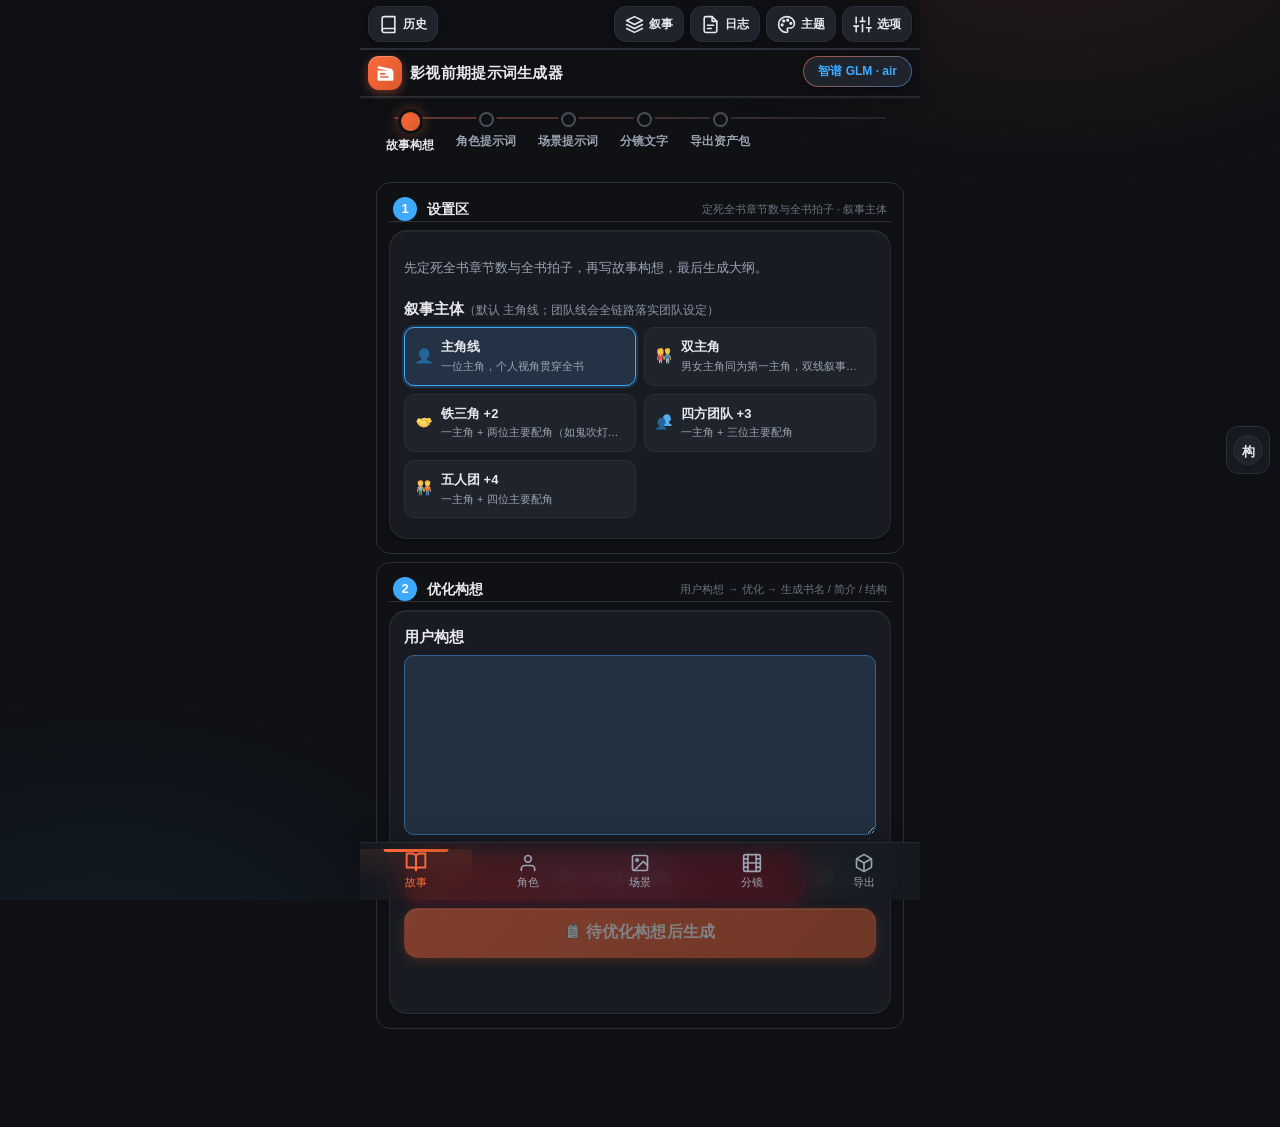
==== commit be78d53a: "Add files via upload" ====
--- a/index.html
+++ b/index.html
@@ -6,9 +6,9 @@
 <meta name="theme-color" content="#0f1115">
 <meta name="theme-color" media="(prefers-color-scheme: light)" content="#f5f6f8">
 <title>影视前期提示词生成器</title>
-<meta name="app-version" content="1.0.283">
+<meta name="app-version" content="1.0.291">
 <link rel="icon" type="image/svg+xml" href="favicon.svg">
-<link rel="stylesheet" href="assets/style.css?v=196">
+<link rel="stylesheet" href="assets/style.css?v=198">
 <link rel="stylesheet" href="assets/vendor/nouislider/nouislider.min.css">
   <link rel="stylesheet" href="assets/vendor/tom-select/tom-select.css">
 <link rel="stylesheet" href="assets/theme-light.css?v=4">
--- a/assets/style.css
+++ b/assets/style.css
@@ -584,6 +584,17 @@
 }
 .toc-item:hover{background:color-mix(in srgb, var(--accent) 12%, transparent); color:var(--txt)}
 .toc-item.active{background:var(--accent); color:#fff; font-weight:700}
+/* v1.0.290：节拍表阅读器复用正文 .reader 结构（cpBeatReader）——非叙事段落，取消正文的首字放大与对抗下边距 */
+#cpBeatReader .reader-body p:first-child::first-letter{font-size:inherit;font-weight:inherit;color:inherit}
+#cpBeatReader .reader-body .bs-beats-text{max-width:820px;margin:0 auto}
+#cpBeatReader .reader-body .bs-beats-text .bs-t-sec{font-weight:800;color:var(--accent);margin:14px 0 6px;display:flex;align-items:center;gap:8px}
+#cpBeatReader .reader-body .bs-beats-text .bs-t-sec::after{content:'';flex:1;height:1px;background:color-mix(in srgb,var(--accent) 28%,transparent)}
+#cpBeatReader .reader-body .bs-beats-text .bs-t-sec:first-child{margin-top:0}
+#cpBeatReader .reader-body .bs-beats-text .bs-t-ln{margin:0 0 3px;font-weight:500}
+#cpBeatReader .reader-body .bs-beats-text .bs-t-lines{display:flex;flex-direction:column;gap:3px;margin:4px 0 8px}
+#cpBeatReader .reader-body .bs-beats-text .bs-t-li{position:relative;padding-left:16px}
+#cpBeatReader .reader-body .bs-beats-text .bs-t-li::before{content:'▸';position:absolute;left:0;color:var(--accent);opacity:.7;font-size:11px;top:1px}
+#cpBeatReader .reader-body .bs-beats-text.bs-beats-plain pre{white-space:pre-wrap;word-break:break-word;font-family:inherit;font-size:14px;line-height:1.9;margin:0;color:var(--txt)}
 .toc-item.done .toc-t{color:var(--txt)}
 .toc-idx{flex:0 0 auto; min-width:24px; text-align:center; color:var(--muted); font-size:11px}
 .toc-item.active .toc-idx{color:rgba(255,255,255,.8)}
@@ -1807,57 +1818,7 @@
 .cp-item-row .bs-head-go{margin-left:auto;font-size:11px;font-weight:700;color:var(--accent);opacity:.75;transition:opacity .15s;white-space:nowrap}
 .cp-item-row .bs-row-prev{margin:4px 2px 2px 34px;font-size:12px;line-height:1.6;color:var(--muted);opacity:.85;overflow:hidden;text-overflow:ellipsis;display:-webkit-box;-webkit-line-clamp:1;-webkit-box-orient:vertical}
 
-.cp-reader-ovl{position:fixed;inset:0;z-index:2000;display:flex}
-.cp-reader-mask{position:absolute;inset:0;background:rgba(20,15,8,.45);backdrop-filter:blur(2px)}
-.cp-reader-frame{position:relative;margin:0;display:flex;width:100%;height:100%;background:var(--bg,#f6f1e7)}
-.cp-reader-main{flex:1 1 auto;min-width:0;display:flex;flex-direction:column;height:100%}
-.cp-reader-top{display:flex;align-items:center;gap:10px;padding:12px 18px;border-bottom:1px solid var(--line);background:linear-gradient(180deg,rgba(139,115,85,.08),transparent)}
-.cp-reader-chap{font-size:16px;font-weight:700;color:var(--txt);flex:1;min-width:0;white-space:nowrap;overflow:hidden;text-overflow:ellipsis}
-.cp-reader-close{flex:0 0 auto;width:30px;height:30px;border:none;border-radius:8px;background:transparent;color:var(--txt);font-size:20px;line-height:1;cursor:pointer}
-.cp-reader-close:hover{background:color-mix(in srgb,var(--accent) 15%,transparent)}
-.cp-reader-tools{display:flex;gap:6px;align-items:center;padding:8px 18px;border-bottom:1px solid var(--line)}
-.cp-reader-pane{flex:1 1 auto;overflow-y:auto;padding:20px 28px 40px;line-height:1.9;box-sizing:border-box}
-.cp-reader-pane .bs-beats-text{max-width:820px;margin:0 auto}
-/* v1.0.281：阅读节拍表正文排版（此前仅 .cp-item 内有过样式，浮层里的小节/编号行全部裸排） */
-.cp-reader-pane .bs-beats-text .bs-t-sec{ font-weight:800; color:var(--accent); margin:14px 0 6px; display:flex; align-items:center; gap:8px; }
-.cp-reader-pane .bs-beats-text .bs-t-sec::after{ content:''; flex:1; height:1px; background:color-mix(in srgb,var(--accent) 28%, transparent); }
-.cp-reader-pane .bs-beats-text .bs-t-sec:first-child{ margin-top:0; }
-.cp-reader-pane .bs-beats-text .bs-t-ln{ margin:0 0 3px; font-weight:500; }
-.cp-reader-pane .bs-beats-text .bs-t-lines{ display:flex; flex-direction:column; gap:3px; margin:4px 0 8px; }
-.cp-reader-pane .bs-beats-text .bs-t-li{ position:relative; padding-left:16px; }
-.cp-reader-pane .bs-beats-text .bs-t-li::before{ content:'▸'; position:absolute; left:0; color:var(--accent); opacity:.7; font-size:11px; top:1px; }
-.cp-reader-pane .bs-beats-text.bs-beats-plain pre{ white-space:pre-wrap; word-break:break-word; font-family:inherit; font-size:14px; line-height:1.9; margin:0; color:var(--txt); }
-.cp-reader-ta{width:100%;box-sizing:border-box;min-height:58vh;font-family:inherit;font-size:14px;line-height:1.9;padding:14px 16px;border:1px solid color-mix(in srgb,var(--accent) 40%,var(--line));border-radius:12px;background:#fff;color:var(--txt);resize:vertical}
-.cp-reader-ta:focus{outline:none;border-color:var(--accent)}
-.cp-reader-hist{max-width:820px;margin:0 auto}
-.cp-reader-hist-item{display:flex;align-items:flex-start;gap:10px;padding:9px 0;border-top:1px dashed color-mix(in srgb,var(--line) 70%,transparent)}
-.cp-reader-hist-item:first-of-type{border-top:none}
-.cp-reader-hist-prev{flex:1;min-width:0;word-break:break-word;font-size:13px;line-height:1.7;opacity:.88;white-space:pre-line}
-.cp-reader-side{flex:0 0 300px;max-width:78%;height:100%;display:flex;flex-direction:column;background:#fff;border-left:1px solid var(--line);box-shadow:-6px 0 22px rgba(0,0,0,.12);overflow:hidden}
-.cp-reader-side-head{padding:14px 16px;font-size:14px;font-weight:700;color:var(--txt);border-bottom:1px solid var(--line);background:color-mix(in srgb,var(--panel) 60%,transparent)}
-.cp-reader-side-list{flex:1 1 auto;overflow-y:auto;padding:8px}
-.cp-reader-ch{display:flex;align-items:center;gap:8px;padding:9px 10px;margin-bottom:3px;border-radius:9px;cursor:pointer;color:var(--txt)}
-.cp-reader-ch:hover{background:color-mix(in srgb,var(--accent) 9%,transparent)}
-.cp-reader-ch.active{background:var(--accent2, #8b7355);color:#fff}
-.cp-reader-ch-no{flex:0 0 auto;width:20px;height:20px;line-height:20px;text-align:center;border-radius:50%;font-size:12px;font-weight:700}
-.cp-reader-ch.active .cp-reader-ch-no{background:rgba(255,255,255,.22)}
-.cp-reader-ch-name{flex:1 1 auto;min-width:0;font-size:13px;font-weight:600;white-space:nowrap;overflow:hidden;text-overflow:ellipsis}
-.cp-reader-ch-st{flex:0 0 auto;font-size:12px;line-height:1;padding:3px 6px;border-radius:20px;background:rgba(239,68,68,.12);color:#ef4444}
-.cp-reader-ch-st.rich{background:rgba(34,197,94,.16);color:#16a34a}
-/* v1.0.281：移动端改为纵向布局——目录收成顶部横向条，阅读区占满全宽（此前 side 占 76% 把正文挤成 1-2 字/行的竖条） */
-@media (max-width:720px){
-  .cp-reader-frame{flex-direction:column}
-  .cp-reader-main{flex:1 1 auto;width:100%;height:auto;min-height:0;order:2}
-  .cp-reader-side{flex:0 0 auto;width:100%;max-width:100%;height:auto;border-left:none;border-bottom:1px solid var(--line);box-shadow:none;order:1}
-  .cp-reader-side-head{padding:9px 12px;font-size:13px}
-  .cp-reader-side-list{flex:0 0 auto;display:flex;flex-direction:row;overflow-x:auto;overflow-y:hidden;padding:6px 10px 9px}
-  .cp-reader-ch{flex:0 0 auto;margin:0 8px 0 0;padding:7px 12px;border:1px solid color-mix(in srgb,var(--line) 55%,transparent)}
-  .cp-reader-ch.active{border-color:transparent}
-  .cp-reader-ch-st{display:none}
-  .cp-reader-pane{padding:16px 18px 56px;line-height:1.85}
-  .cp-reader-top{padding:10px 14px}
-  .cp-reader-tools{padding:6px 14px}
-}
+/* v1.0.290：节拍表阅读器已完全复用正文 .reader-* 结构与样式（见 cpBeatReader），旧 .cp-reader-* 整套样式退役。 */
 
 /* =========================================================
  * v1.0.161 全书拍子卡片：优点/缺点分段展示
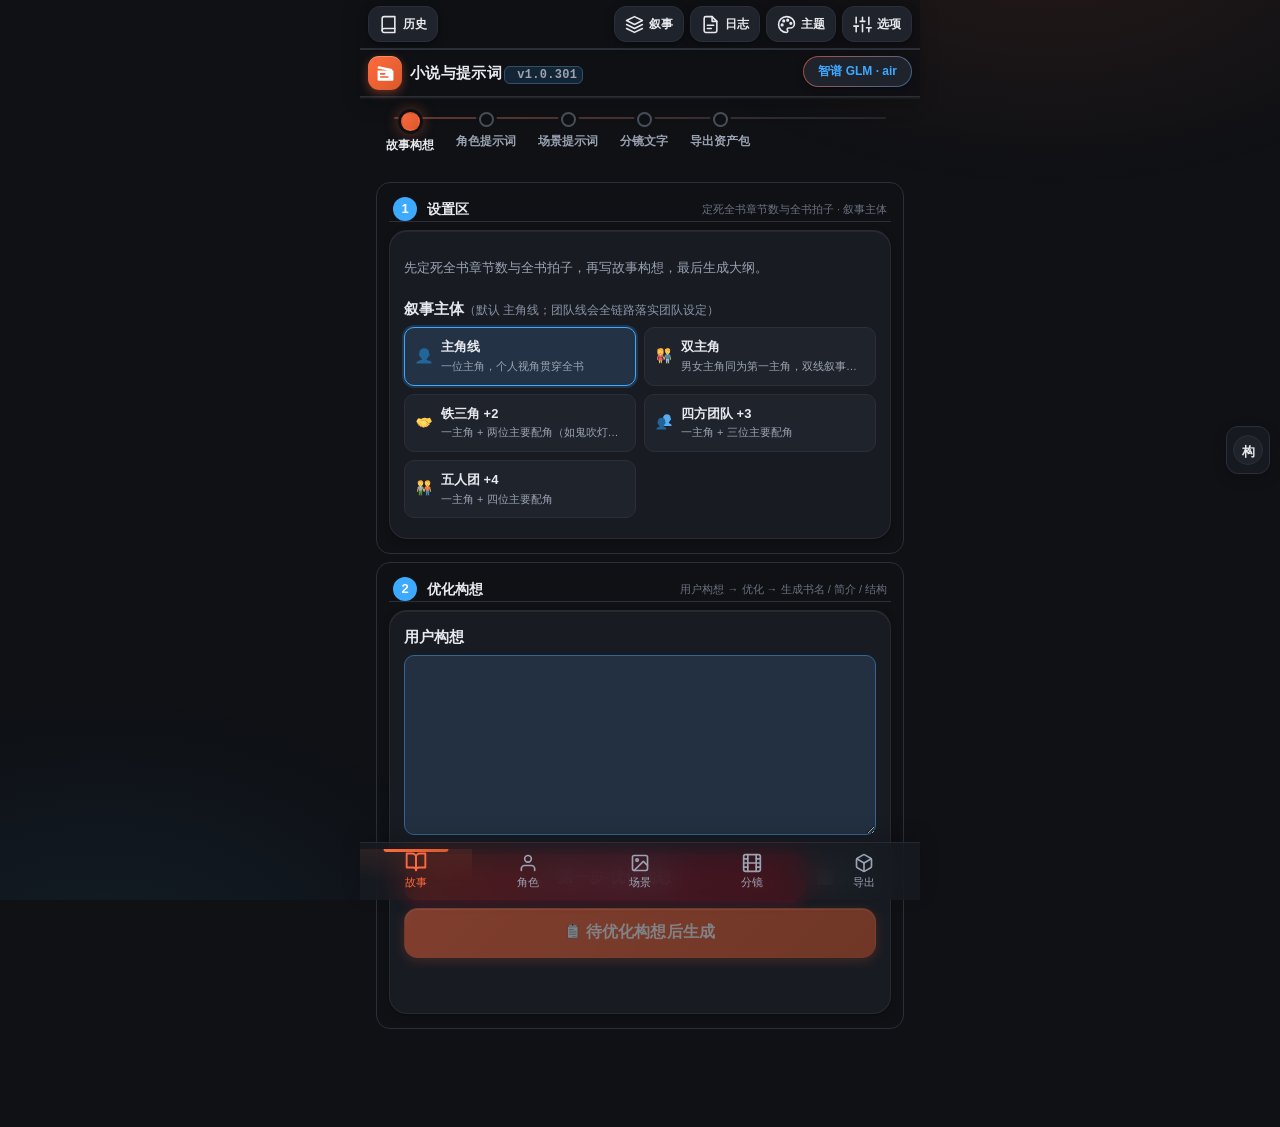
==== commit f8862c54: "Add files via upload" ====
--- a/index.html
+++ b/index.html
@@ -5,10 +5,10 @@
 <meta name="viewport" content="width=device-width, initial-scale=1.0, maximum-scale=1.0, user-scalable=no">
 <meta name="theme-color" content="#0f1115">
 <meta name="theme-color" media="(prefers-color-scheme: light)" content="#f5f6f8">
-<title>影视前期提示词生成器</title>
-<meta name="app-version" content="1.0.291">
+<title>小说与提示词</title>
+<meta name="app-version" content="1.0.301">
 <link rel="icon" type="image/svg+xml" href="favicon.svg">
-<link rel="stylesheet" href="assets/style.css?v=198">
+<link rel="stylesheet" href="assets/style.css?v=201">
 <link rel="stylesheet" href="assets/vendor/nouislider/nouislider.min.css">
   <link rel="stylesheet" href="assets/vendor/tom-select/tom-select.css">
 <link rel="stylesheet" href="assets/theme-light.css?v=4">
@@ -39,7 +39,7 @@
     <div class="tb-row tb-row-2">
       <div class="brand">
         <span class="logo"><svg width="19" height="19" viewBox="0 0 24 24" fill="currentColor"><path d="M20.2 6.2 3.9 2.9a1.5 1.5 0 0 0-1.7 1.1l-.3 1.6 16.5 3.2 1.8-.6a1.5 1.5 0 0 0 0-2zM2 8.2v11.3A1.5 1.5 0 0 0 3.5 21h17a1.5 1.5 0 0 0 1.5-1.5V8.2H2zm4 3.3h5a1 1 0 0 1 0 2H6a1 1 0 0 1 0-2zm0 4h9a1 1 0 0 1 0 2H6a1 1 0 0 1 0-2z"/></svg></span>
-        <span class="title">影视前期提示词生成器</span>
+        <span class="title">小说与提示词<span id="verBadge" class="ver-badge"></span></span>
       </div>
       <button id="cfgBadge" class="cfg-badge" title="当前模型：点击切换">AI · 未选</button>
     </div>
@@ -180,6 +180,16 @@
         <p class="hint">各任务专属温度已并入「🎯 分任务模型设置」面板中每行标题右侧的温度框，随分任务模型一并保存（含词典达人 / 正文 / 规划师 / 标题 / 词库 / 梗概 / 摘要 / 内容建议 / 资产 / 配方等）。此处全局温度仅作用于未单独设置温度的任务。</p>
       </div>
 
+      <!-- v1.0.299 完成声音提示 -->
+      <div class="set-block">
+        <div class="set-block-head"><span>🔔 完成声音提示</span></div>
+        <label class="field"><span>节拍表完成 / 一键四步全部完成时播放提醒音</span>
+          <input id="cfgSoundDone" type="checkbox"></label>
+        <label class="field"><span>音量 <span id="cfgSoundVolLabel" class="muted">80%</span></span>
+          <input id="cfgSoundVol" type="range" min="0" max="100" step="5" value="80"></label>
+        <p class="hint">Web Audio 本地合成、无需联网；仅「节拍表」完成响一声、四步全部完成快速响两声。浏览器自动播放策略要求首次点击任意界面即可解锁音频（点击生成按钮本身即解锁）。</p>
+      </div>
+
       <div class="modal-actions">
         <button id="btnCfgTest" class="btn ghost">测试连接</button>
         <button id="btnCfgSave" class="btn primary">保存</button>
@@ -259,6 +269,6 @@
   <script src="assets/vendor/tom-select/tom-select.complete.min.js"></script>
 <script src="assets/vendor/jszip.min.js"></script>
 <script src="assets/idb.js?v=5"></script>
-  <script src="assets/app.js?v=337"></script>
+  <script src="assets/app.js?v=342"></script>
   </body>
 </html>
--- a/assets/style.css
+++ b/assets/style.css
@@ -28,6 +28,9 @@
 .brand{display:flex;align-items:center;gap:8px;min-width:0;flex:1 1 auto}
 .brand .logo{font-size:20px;flex:0 0 auto}
 .brand .title{font-weight:700;font-size:15px;white-space:nowrap;overflow:hidden;text-overflow:ellipsis;min-width:0}
+/* v1.0.300 顶栏品牌版本号徽标：随主题主色描边，悬浮微亮，可框选复制 */
+.brand .ver-badge{font-family:ui-monospace,SFMono-Regular,Menlo,Consolas,monospace;font-weight:700;font-size:12px;color:var(--sub);background:color-mix(in srgb,var(--accent2) 14%, transparent);border:1px solid color-mix(in srgb,var(--accent2) 26%, var(--line));border-radius:6px;padding:1px 5px;margin-left:2px;cursor:pointer;user-select:all}
+.brand .ver-badge:hover{filter:brightness(1.12)}
 .icon-btn{background:transparent;border:none;color:var(--sub);font-size:20px;padding:4px 8px;border-radius:10px}
 .icon-btn:active{background:var(--panel2)}
 
@@ -1518,7 +1521,7 @@
 .reader-syn-card .rb-ov-sec{ margin:12px 0 }
 .reader-syn-card .rb-ov-sec:first-child{ margin-top:4px }
 .reader-syn-card .rb-ov-lb{ display:inline-block; margin-bottom:5px; padding:2px 12px; border-radius:20px; font-size:12px; font-weight:700; color:#fff; background:linear-gradient(135deg,#8b5cf6,#7c3aed); box-shadow:0 1px 4px rgba(124,58,237,.4) }
-.reader-syn-card .rb-ov-sec > div{ font-size:14px; line-height:1.8; color:rgba(255,255,255,.9); word-break:break-word; white-space:normal }
+.reader-syn-card .rb-ov-sec > div{ font-size:14px; line-height:1.8; color:var(--txt); word-break:break-word; white-space:normal }
 /* v1.0.115 速读梗概 · 阅读风容器（古风 palette，仅对本容器生效，不动全局主题变量，避免误伤其它界面） */
 .strip-read{
   background:#f7f1e3;               /* 宣纸米底 */
@@ -1813,6 +1816,16 @@
 .cp-plans-tool{ display:flex; align-items:center; gap:6px; margin-bottom:8px; }
 .cp-reader-btn{margin-left:auto; border:none; background:linear-gradient(135deg,#fbbf24 0%,#f59e0b 100%);color:#fff;font-weight:600;box-shadow:0 2px 8px rgba(245,158,11,.35)}
 .cp-reader-btn:hover{background:linear-gradient(135deg,#fcd34d 0%,#f59e0b 100%)}
+/* v1.0.300 规划师卡内嵌声音控件（🔔 节拍表完成声音 + 🔊 音量）：紧邻节拍表工具行，虚线描边融入卡片 */
+.cp-sound-tool{display:flex;align-items:center;gap:14px;flex-wrap:wrap;margin:2px 0 8px;padding:6px 8px;border:1px dashed var(--line);border-radius:10px;background:color-mix(in srgb,var(--panel2) 45%, transparent)}
+.cp-sound-tool .cps-switch{display:flex;align-items:center;gap:6px;cursor:pointer;user-select:none}
+.cp-sound-tool .cps-switch input{width:15px;height:15px;accent-color:var(--accent2);cursor:pointer}
+.cp-sound-tool .cps-wrap{display:inline-flex;align-items:center;gap:5px;font-size:12.5px;color:var(--txt)}
+.cp-sound-tool .cps-wrap i{font-style:normal}
+.cp-sound-tool .cps-vol{display:inline-flex;align-items:center;gap:6px;margin-left:auto;min-width:0}
+.cp-sound-tool .cps-vol span{font-size:12px}
+.cp-sound-tool .cps-vol input[type=range]{width:96px;accent-color:var(--accent2)}
+.cp-sound-tool .cps-vol em{font-style:normal;font-size:11.5px;min-width:34px;text-align:right}
 .cp-item-row .bs-head-row{display:flex;align-items:center;gap:8px;cursor:pointer;user-select:none}
 .cp-item-row .bs-head-row:hover .bs-head-go{opacity:1}
 .cp-item-row .bs-head-go{margin-left:auto;font-size:11px;font-weight:700;color:var(--accent);opacity:.75;transition:opacity .15s;white-space:nowrap}
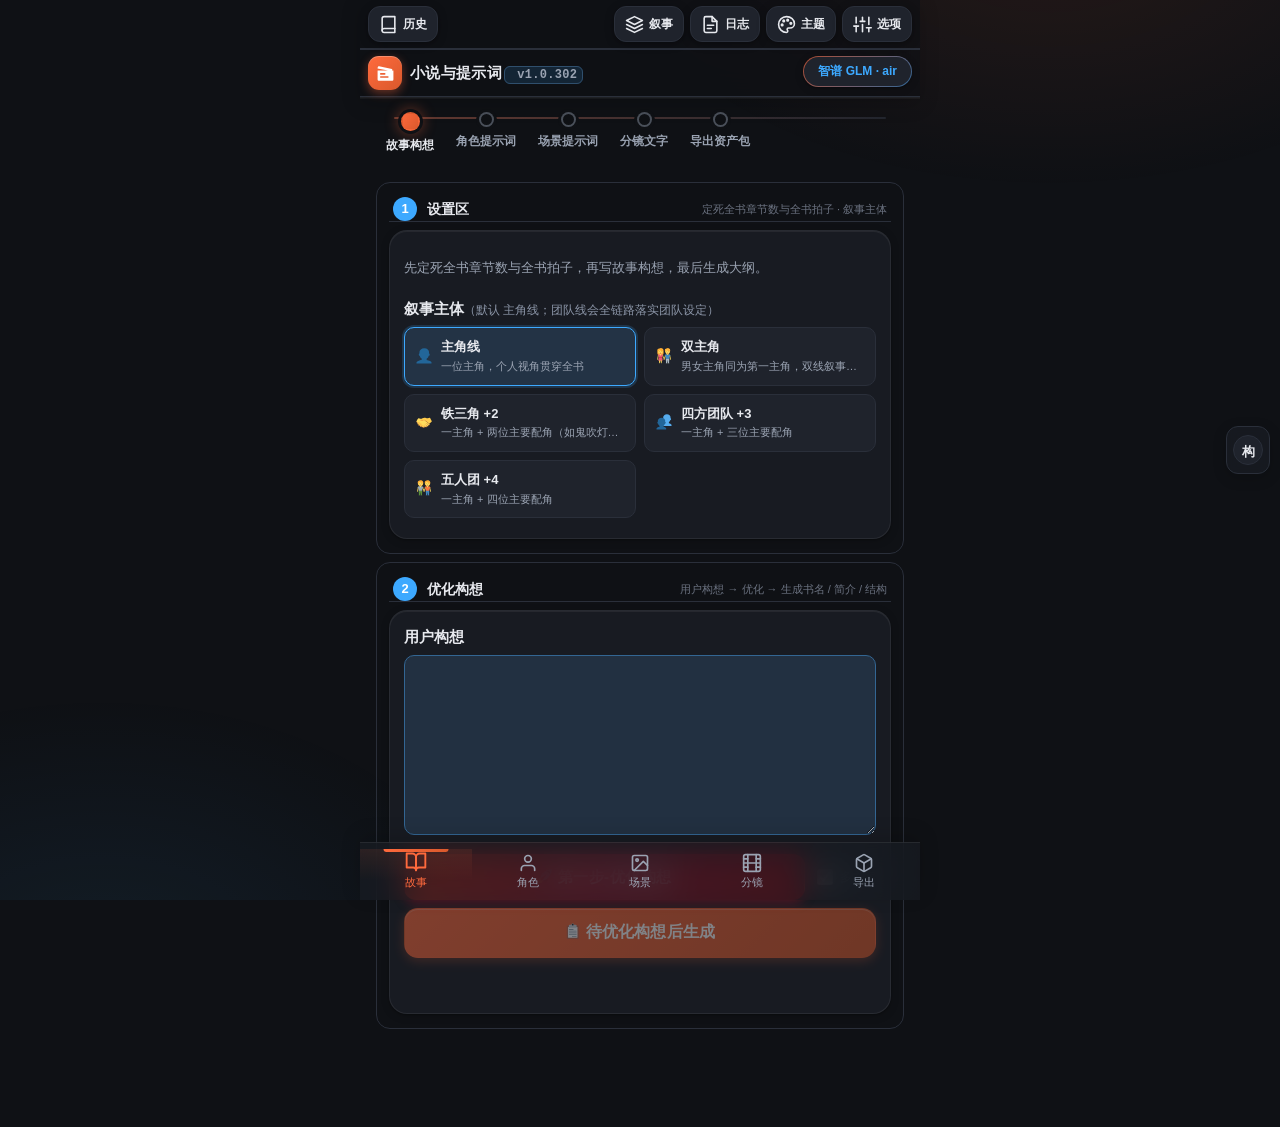
==== commit 7e008070: "Add files via upload" ====
--- a/index.html
+++ b/index.html
@@ -6,7 +6,7 @@
 <meta name="theme-color" content="#0f1115">
 <meta name="theme-color" media="(prefers-color-scheme: light)" content="#f5f6f8">
 <title>小说与提示词</title>
-<meta name="app-version" content="1.0.301">
+<meta name="app-version" content="1.0.302">
 <link rel="icon" type="image/svg+xml" href="favicon.svg">
 <link rel="stylesheet" href="assets/style.css?v=201">
 <link rel="stylesheet" href="assets/vendor/nouislider/nouislider.min.css">
@@ -269,6 +269,6 @@
   <script src="assets/vendor/tom-select/tom-select.complete.min.js"></script>
 <script src="assets/vendor/jszip.min.js"></script>
 <script src="assets/idb.js?v=5"></script>
-  <script src="assets/app.js?v=342"></script>
+  <script src="assets/app.js?v=343"></script>
   </body>
 </html>
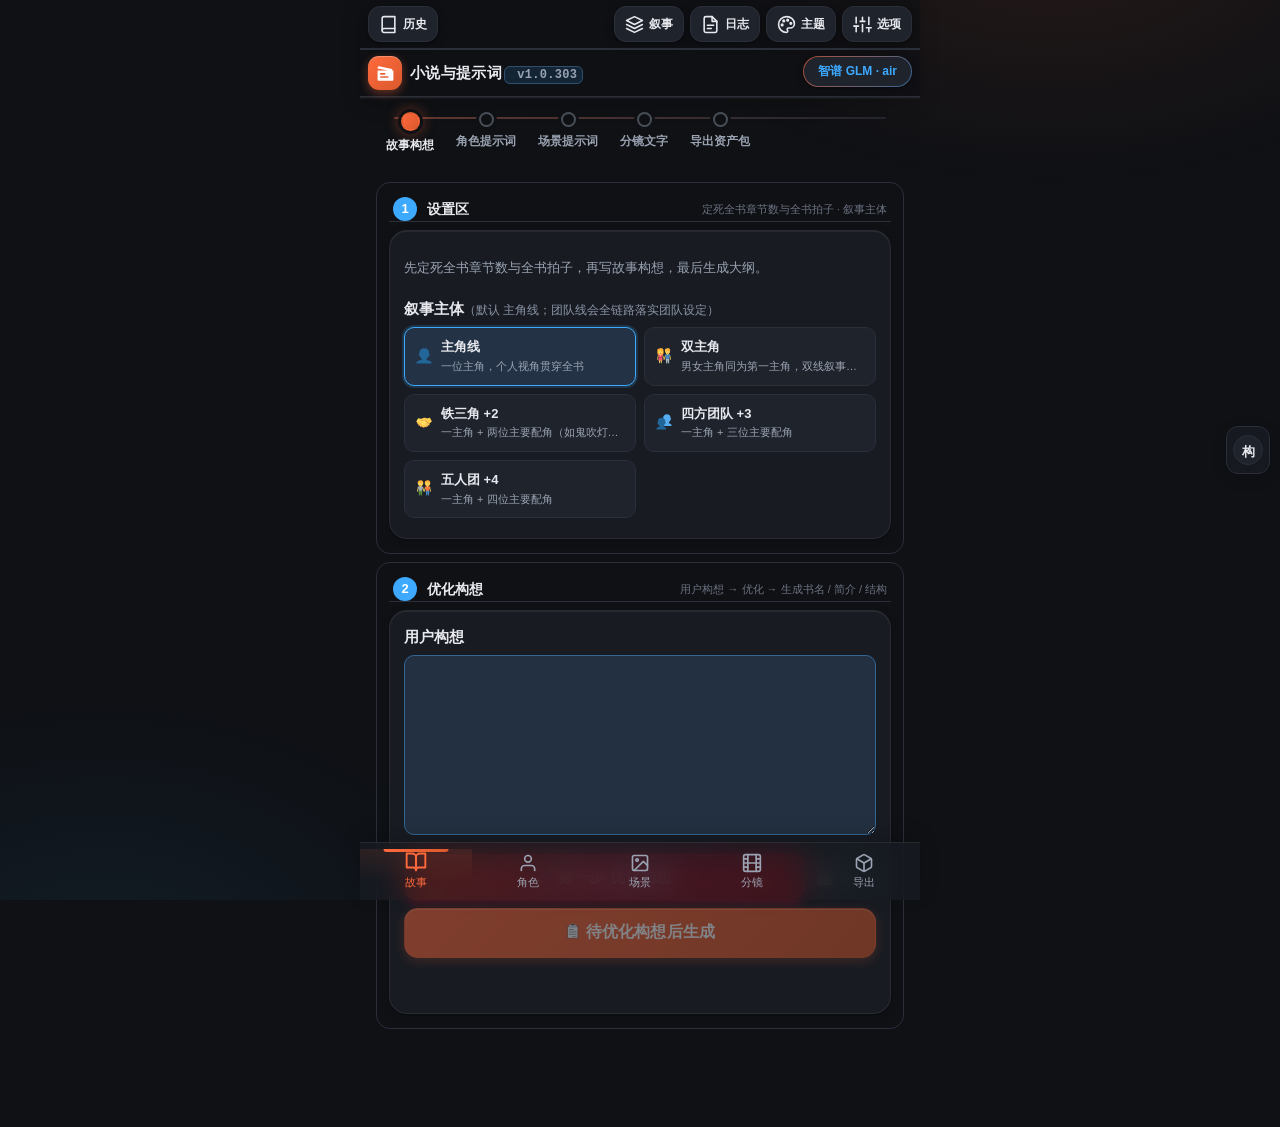
==== commit 101744a2: "Add files via upload" ====
--- a/index.html
+++ b/index.html
@@ -6,7 +6,7 @@
 <meta name="theme-color" content="#0f1115">
 <meta name="theme-color" media="(prefers-color-scheme: light)" content="#f5f6f8">
 <title>小说与提示词</title>
-<meta name="app-version" content="1.0.302">
+<meta name="app-version" content="1.0.303">
 <link rel="icon" type="image/svg+xml" href="favicon.svg">
 <link rel="stylesheet" href="assets/style.css?v=201">
 <link rel="stylesheet" href="assets/vendor/nouislider/nouislider.min.css">
@@ -269,6 +269,6 @@
   <script src="assets/vendor/tom-select/tom-select.complete.min.js"></script>
 <script src="assets/vendor/jszip.min.js"></script>
 <script src="assets/idb.js?v=5"></script>
-  <script src="assets/app.js?v=343"></script>
+  <script src="assets/app.js?v=344"></script>
   </body>
 </html>
